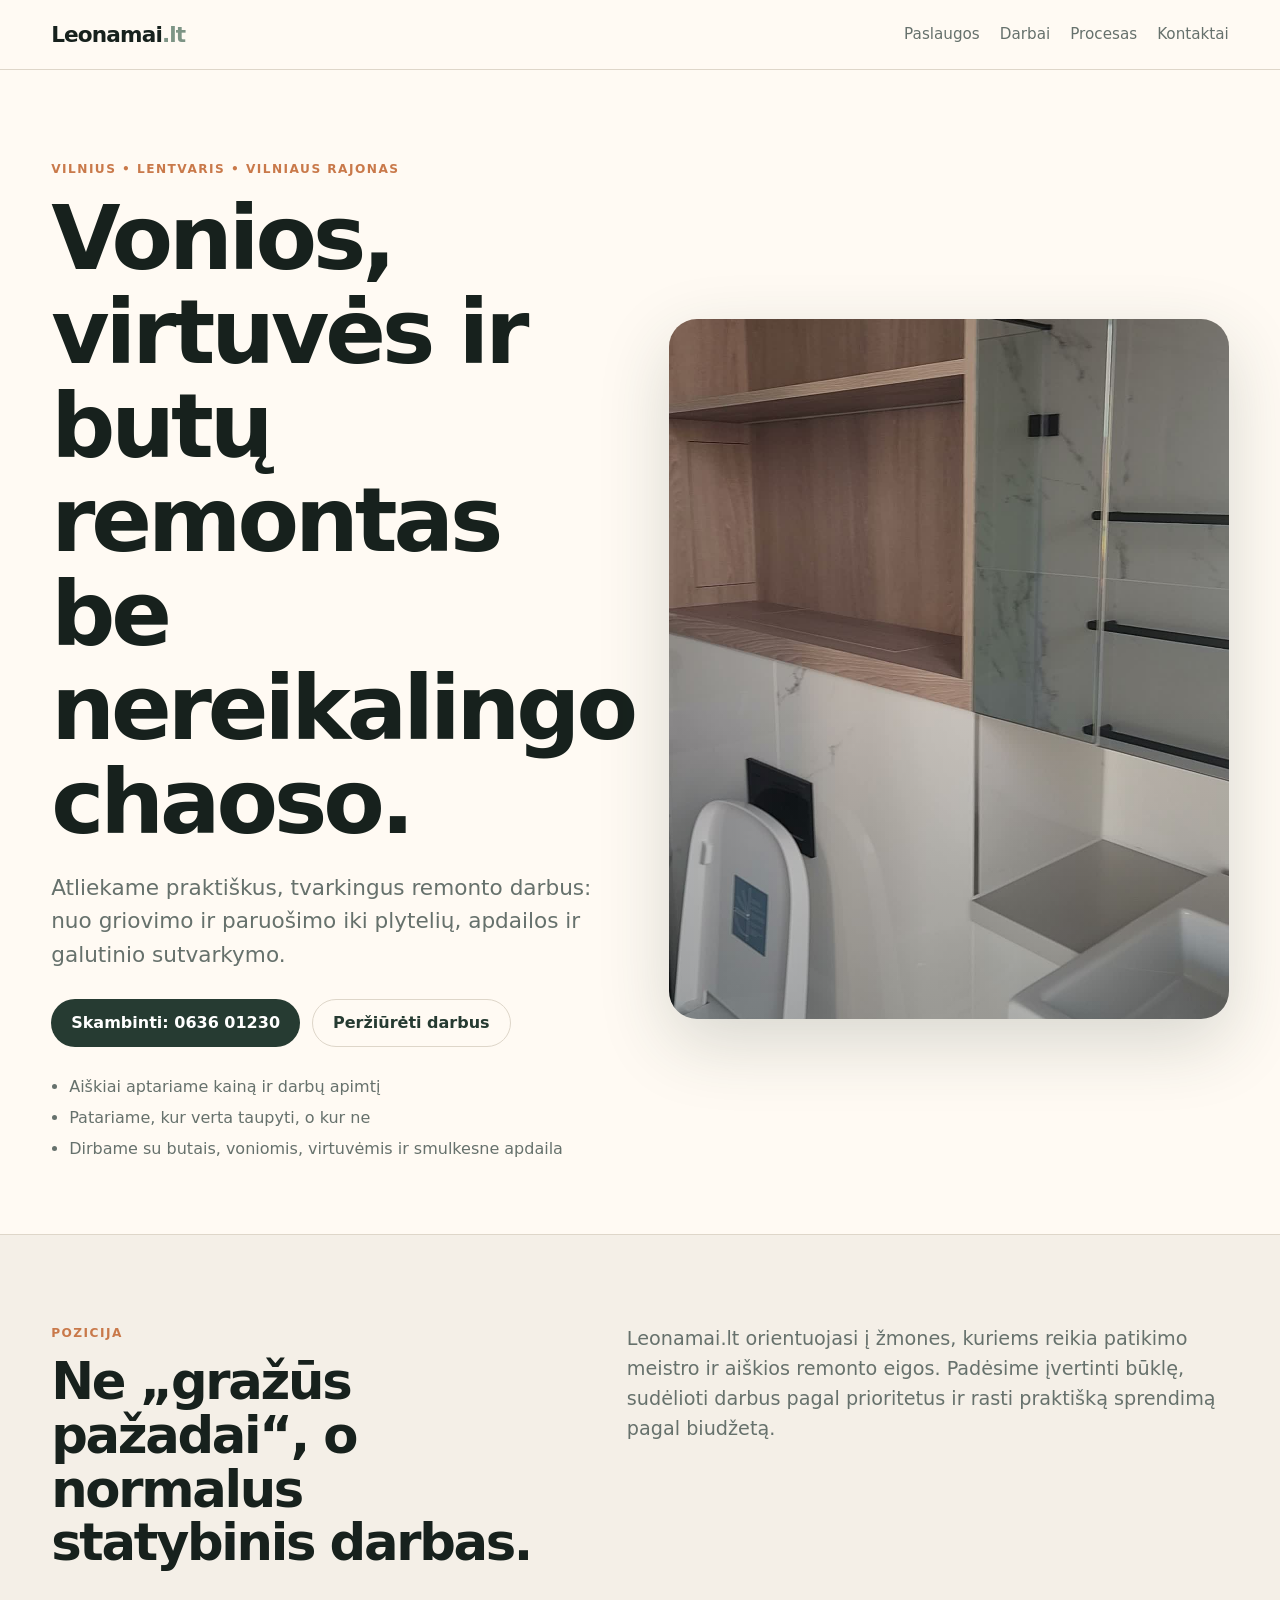
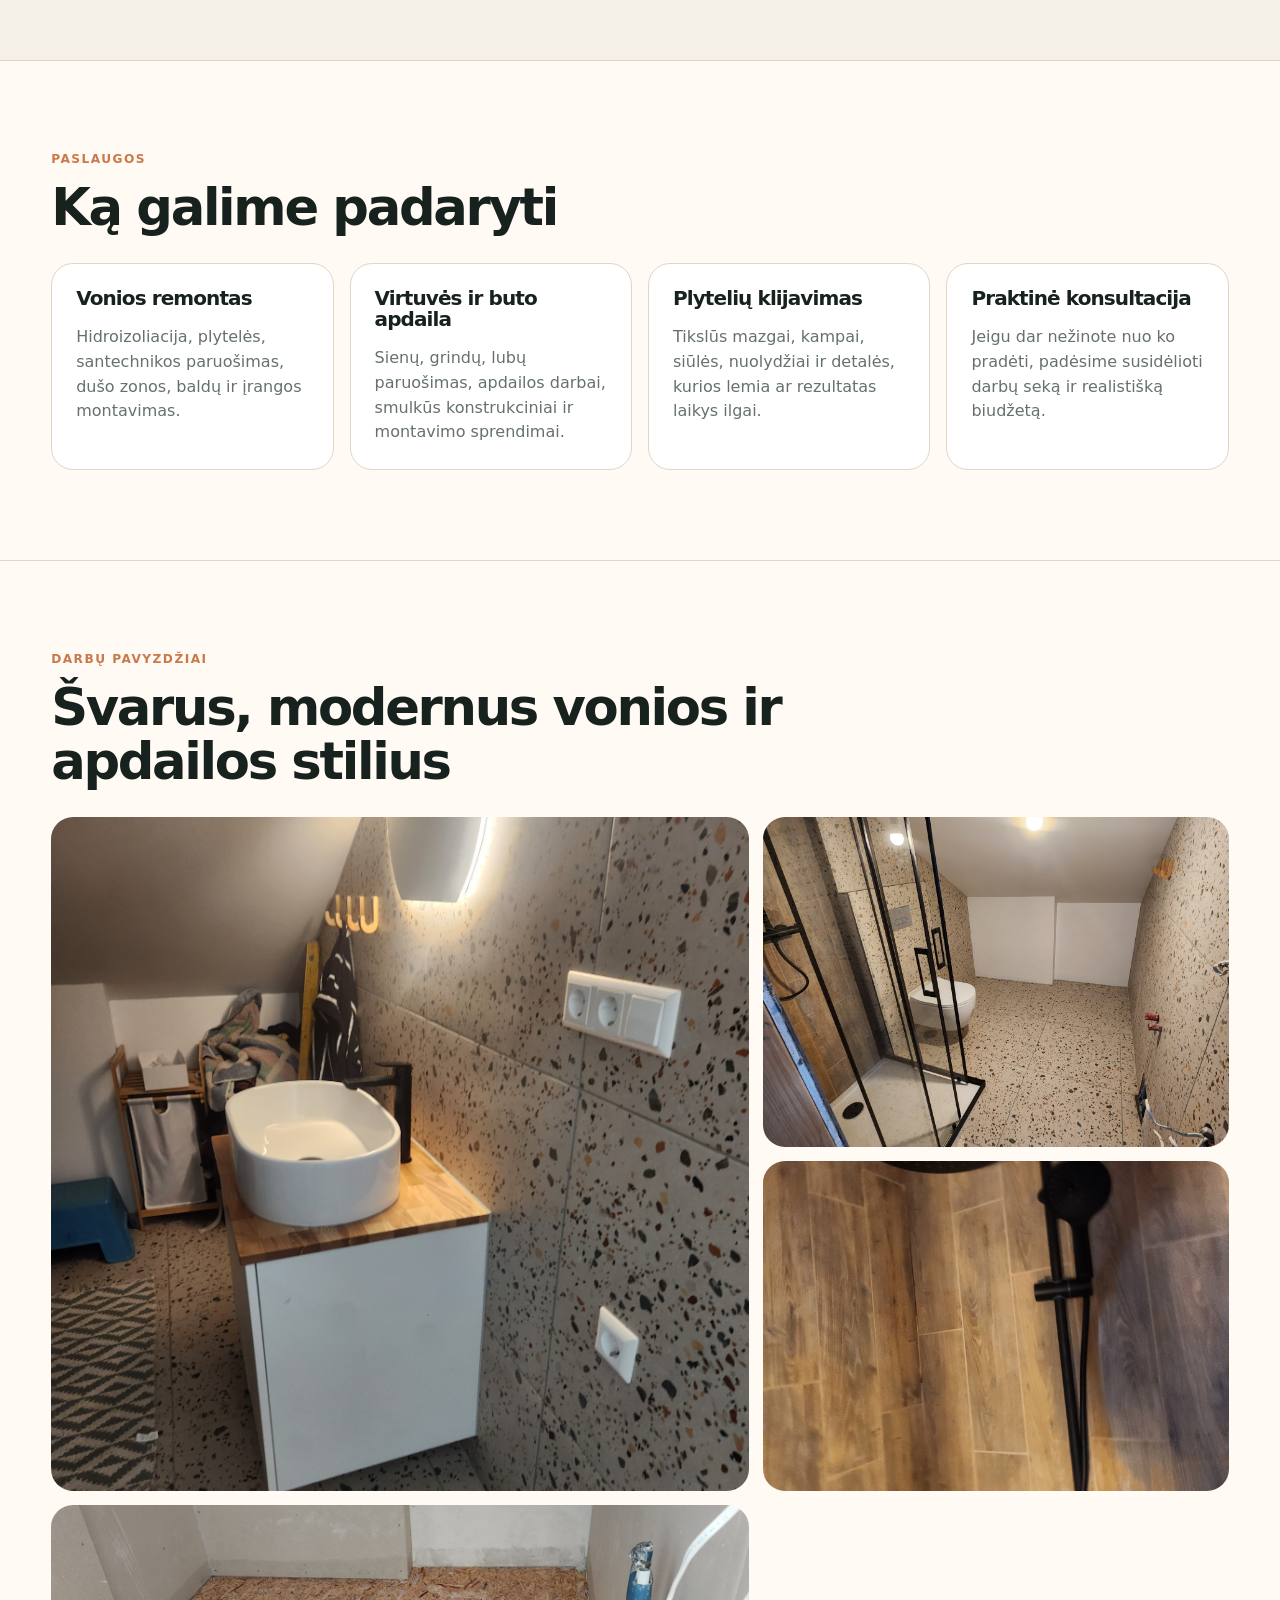
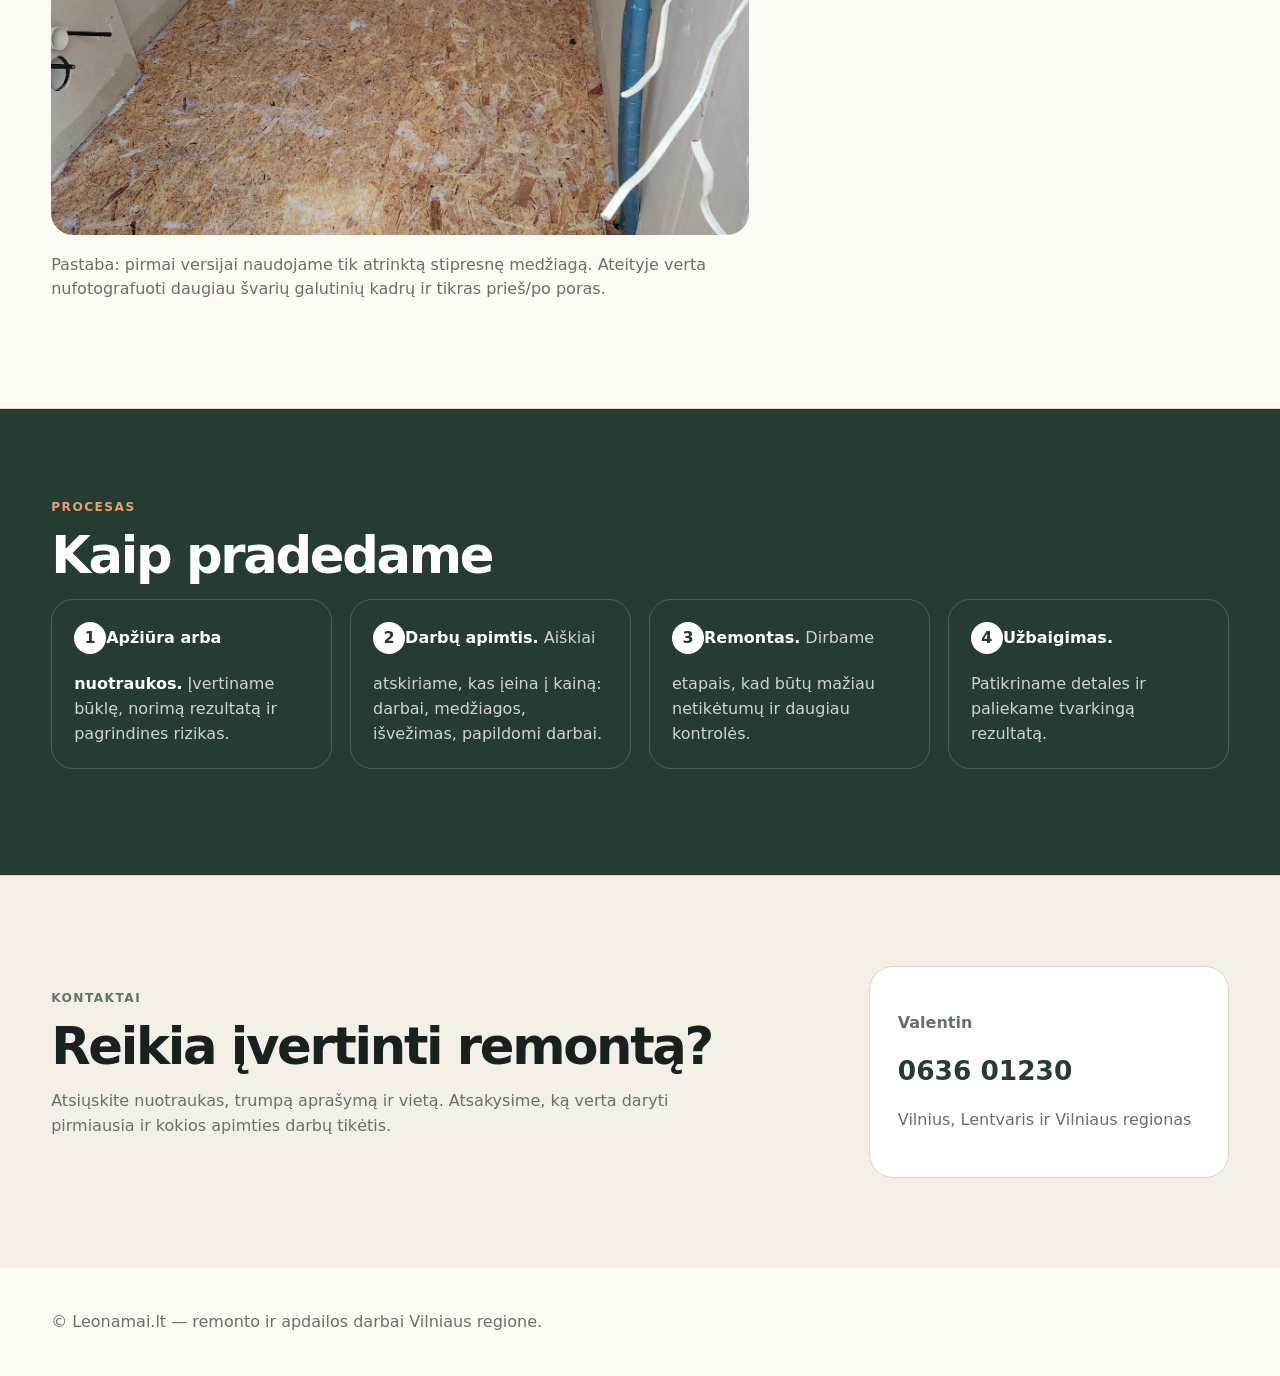
==== site/index.html @ 777f6197 "Use video hero on homepage" ====
<!doctype html>
<html lang="lt">
<head>
  <meta charset="utf-8" />
  <meta name="viewport" content="width=device-width, initial-scale=1" />
  <title>Leonamai.lt — vonios, virtuvės ir butų remontas Vilniaus regione</title>
  <meta name="description" content="Vonios, virtuvės ir butų remontas Vilniuje, Lentvaryje ir Vilniaus regione. Tvarkingas darbas, aiški eiga, praktiški sprendimai." />
  <link rel="stylesheet" href="styles.css" />
</head>
<body>
  <header class="site-header">
    <a class="logo" href="#top">Leonamai<span>.lt</span></a>
    <nav>
      <a href="#paslaugos">Paslaugos</a>
      <a href="#darbai">Darbai</a>
      <a href="#procesas">Procesas</a>
      <a href="#kontaktai">Kontaktai</a>
    </nav>
  </header>

  <main id="top">
    <section class="hero">
      <div class="hero-copy">
        <p class="eyebrow">Vilnius • Lentvaris • Vilniaus rajonas</p>
        <h1>Vonios, virtuvės ir butų remontas be nereikalingo chaoso.</h1>
        <p class="lead">Atliekame praktiškus, tvarkingus remonto darbus: nuo griovimo ir paruošimo iki plytelių, apdailos ir galutinio sutvarkymo.</p>
        <div class="actions">
          <a class="button" href="tel:+37063601230">Skambinti: 0636 01230</a>
          <a class="button ghost" href="#darbai">Peržiūrėti darbus</a>
        </div>
        <ul class="trust-list">
          <li>Aiškiai aptariame kainą ir darbų apimtį</li>
          <li>Patariame, kur verta taupyti, o kur ne</li>
          <li>Dirbame su butais, voniomis, virtuvėmis ir smulkesne apdaila</li>
        </ul>
      </div>
      <figure class="hero-image hero-video">
        <video autoplay muted loop playsinline poster="assets/hero-video-frame.jpg" aria-label="Moderniai įrengtos vonios vaizdo įrašas">
          <source src="assets/hero-video-web.mp4" type="video/mp4" />
          <img src="assets/hero-bathroom.jpg" alt="Moderniai įrengta vonia su terrazzo plytelėmis ir medžio spalvos baldais" />
        </video>
      </figure>
    </section>

    <section class="section intro">
      <div>
        <p class="eyebrow">Pozicija</p>
        <h2>Ne „gražūs pažadai“, o normalus statybinis darbas.</h2>
      </div>
      <p>Leonamai.lt orientuojasi į žmones, kuriems reikia patikimo meistro ir aiškios remonto eigos. Padėsime įvertinti būklę, sudėlioti darbus pagal prioritetus ir rasti praktišką sprendimą pagal biudžetą.</p>
    </section>

    <section id="paslaugos" class="section services">
      <p class="eyebrow">Paslaugos</p>
      <h2>Ką galime padaryti</h2>
      <div class="cards">
        <article>
          <h3>Vonios remontas</h3>
          <p>Hidroizoliacija, plytelės, santechnikos paruošimas, dušo zonos, baldų ir įrangos montavimas.</p>
        </article>
        <article>
          <h3>Virtuvės ir buto apdaila</h3>
          <p>Sienų, grindų, lubų paruošimas, apdailos darbai, smulkūs konstrukciniai ir montavimo sprendimai.</p>
        </article>
        <article>
          <h3>Plytelių klijavimas</h3>
          <p>Tikslūs mazgai, kampai, siūlės, nuolydžiai ir detalės, kurios lemia ar rezultatas laikys ilgai.</p>
        </article>
        <article>
          <h3>Praktinė konsultacija</h3>
          <p>Jeigu dar nežinote nuo ko pradėti, padėsime susidėlioti darbų seką ir realistišką biudžetą.</p>
        </article>
      </div>
    </section>

    <section id="darbai" class="section work">
      <div class="section-title">
        <p class="eyebrow">Darbų pavyzdžiai</p>
        <h2>Švarus, modernus vonios ir apdailos stilius</h2>
      </div>
      <div class="gallery">
        <img src="assets/bathroom-1.jpg" alt="Vonios kambario apdailos darbų pavyzdys" />
        <img src="assets/bathroom-2.jpg" alt="Vonios kambario plytelių ir įrangos pavyzdys" />
        <img src="assets/tiling-detail.jpg" alt="Plytelių klijavimo detalė" />
        <img src="assets/before-work.jpg" alt="Remonto darbų pradžios ir paruošimo etapas" />
      </div>
      <p class="note">Pastaba: pirmai versijai naudojame tik atrinktą stipresnę medžiagą. Ateityje verta nufotografuoti daugiau švarių galutinių kadrų ir tikras prieš/po poras.</p>
    </section>

    <section id="procesas" class="section process">
      <p class="eyebrow">Procesas</p>
      <h2>Kaip pradedame</h2>
      <ol>
        <li><strong>Apžiūra arba nuotraukos.</strong> Įvertiname būklę, norimą rezultatą ir pagrindines rizikas.</li>
        <li><strong>Darbų apimtis.</strong> Aiškiai atskiriame, kas įeina į kainą: darbai, medžiagos, išvežimas, papildomi darbai.</li>
        <li><strong>Remontas.</strong> Dirbame etapais, kad būtų mažiau netikėtumų ir daugiau kontrolės.</li>
        <li><strong>Užbaigimas.</strong> Patikriname detales ir paliekame tvarkingą rezultatą.</li>
      </ol>
    </section>

    <section id="kontaktai" class="section contact">
      <div>
        <p class="eyebrow">Kontaktai</p>
        <h2>Reikia įvertinti remontą?</h2>
        <p>Atsiųskite nuotraukas, trumpą aprašymą ir vietą. Atsakysime, ką verta daryti pirmiausia ir kokios apimties darbų tikėtis.</p>
      </div>
      <div class="contact-card">
        <p><strong>Valentin</strong></p>
        <a href="tel:+37063601230">0636 01230</a>
        <p>Vilnius, Lentvaris ir Vilniaus regionas</p>
      </div>
    </section>
  </main>

  <footer>
    <p>© Leonamai.lt — remonto ir apdailos darbai Vilniaus regione.</p>
  </footer>
</body>
</html>
---- site/styles.css ----
:root {
  --ink: #17211d;
  --muted: #66716c;
  --cream: #f4efe7;
  --paper: #fffaf3;
  --sage: #7d9485;
  --forest: #263b32;
  --line: #ded6c9;
  --accent: #c9794a;
}

* { box-sizing: border-box; }
html { scroll-behavior: smooth; }
body {
  margin: 0;
  font-family: Inter, ui-sans-serif, system-ui, -apple-system, BlinkMacSystemFont, "Segoe UI", sans-serif;
  color: var(--ink);
  background: var(--paper);
  line-height: 1.55;
}
img { max-width: 100%; display: block; }
a { color: inherit; }

.site-header {
  position: sticky;
  top: 0;
  z-index: 10;
  display: flex;
  justify-content: space-between;
  align-items: center;
  gap: 24px;
  padding: 18px clamp(18px, 4vw, 56px);
  background: rgba(255, 250, 243, .9);
  backdrop-filter: blur(14px);
  border-bottom: 1px solid var(--line);
}
.logo {
  font-weight: 800;
  letter-spacing: -.04em;
  text-decoration: none;
  font-size: 1.35rem;
}
.logo span { color: var(--sage); }
nav { display: flex; gap: 20px; flex-wrap: wrap; font-size: .95rem; }
nav a { text-decoration: none; color: var(--muted); }
nav a:hover { color: var(--ink); }

.hero {
  display: grid;
  grid-template-columns: minmax(0, 1fr) minmax(320px, 560px);
  gap: clamp(28px, 5vw, 72px);
  align-items: center;
  padding: clamp(36px, 7vw, 92px) clamp(18px, 4vw, 56px) 56px;
}
.hero-copy { max-width: 720px; }
.eyebrow {
  margin: 0 0 12px;
  color: var(--accent);
  font-weight: 800;
  text-transform: uppercase;
  letter-spacing: .12em;
  font-size: .76rem;
}
h1, h2, h3 { line-height: 1.05; letter-spacing: -.045em; margin: 0; }
h1 { font-size: clamp(2.55rem, 7vw, 5.8rem); }
h2 { font-size: clamp(2rem, 4vw, 3.6rem); }
h3 { font-size: 1.25rem; }
.lead { font-size: clamp(1.05rem, 2vw, 1.35rem); color: var(--muted); max-width: 620px; }
.actions { display: flex; gap: 12px; flex-wrap: wrap; margin: 28px 0; }
.button {
  display: inline-flex;
  align-items: center;
  justify-content: center;
  min-height: 48px;
  padding: 0 20px;
  border-radius: 999px;
  background: var(--forest);
  color: #fff;
  text-decoration: none;
  font-weight: 750;
}
.button.ghost { background: transparent; color: var(--forest); border: 1px solid var(--line); }
.trust-list { padding-left: 18px; color: var(--muted); }
.trust-list li + li { margin-top: 6px; }
.hero-image {
  margin: 0;
  border-radius: 28px;
  overflow: hidden;
  background: var(--cream);
  box-shadow: 0 24px 70px rgba(38, 59, 50, .18);
}
.hero-image img,
.hero-image video {
  aspect-ratio: 4 / 5;
  width: 100%;
  object-fit: cover;
  display: block;
}
.hero-video { position: relative; }
.hero-video::after {
  content: "";
  position: absolute;
  inset: 0;
  pointer-events: none;
  background: linear-gradient(180deg, rgba(23,33,29,0) 55%, rgba(23,33,29,.16));
}

.section {
  padding: clamp(48px, 7vw, 96px) clamp(18px, 4vw, 56px);
  border-top: 1px solid var(--line);
}
.intro {
  display: grid;
  grid-template-columns: minmax(0, .85fr) minmax(0, 1fr);
  gap: clamp(24px, 5vw, 80px);
  background: var(--cream);
}
.intro p:last-child { font-size: 1.2rem; color: var(--muted); margin: 0; }
.cards {
  display: grid;
  grid-template-columns: repeat(4, minmax(0, 1fr));
  gap: 16px;
  margin-top: 28px;
}
.cards article {
  padding: 24px;
  background: #fff;
  border: 1px solid var(--line);
  border-radius: 22px;
}
.cards p { color: var(--muted); margin-bottom: 0; }
.section-title { max-width: 850px; }
.gallery {
  margin-top: 28px;
  display: grid;
  grid-template-columns: 1.2fr .8fr;
  gap: 14px;
}
.gallery img {
  width: 100%;
  height: 330px;
  object-fit: cover;
  border-radius: 22px;
  background: var(--cream);
}
.gallery img:first-child { grid-row: span 2; height: 674px; }
.note { color: var(--muted); max-width: 760px; margin-top: 18px; }
.process { background: var(--forest); color: #fff; }
.process .eyebrow { color: #e9a06f; }
.process ol {
  display: grid;
  grid-template-columns: repeat(4, minmax(0, 1fr));
  gap: 18px;
  padding: 0;
  list-style: none;
  counter-reset: steps;
}
.process li {
  counter-increment: steps;
  padding: 22px;
  border: 1px solid rgba(255,255,255,.18);
  border-radius: 22px;
  color: rgba(255,255,255,.78);
}
.process li:before {
  content: counter(steps);
  display: inline-grid;
  place-items: center;
  width: 32px;
  height: 32px;
  margin-bottom: 18px;
  border-radius: 50%;
  background: #fff;
  color: var(--forest);
  font-weight: 900;
}
.process strong { color: #fff; }
.contact {
  display: grid;
  grid-template-columns: 1fr 360px;
  gap: 28px;
  align-items: center;
  background: var(--cream);
}
.contact p { color: var(--muted); max-width: 700px; }
.contact-card {
  padding: 28px;
  background: #fff;
  border-radius: 24px;
  border: 1px solid var(--line);
}
.contact-card a { font-size: 1.65rem; font-weight: 900; text-decoration: none; color: var(--forest); }
footer { padding: 26px clamp(18px, 4vw, 56px); color: var(--muted); }

@media (max-width: 900px) {
  .hero, .intro, .contact { grid-template-columns: 1fr; }
  .cards, .process ol { grid-template-columns: repeat(2, minmax(0, 1fr)); }
  .gallery { grid-template-columns: 1fr; }
  .gallery img, .gallery img:first-child { height: auto; max-height: 620px; }
}
@media (max-width: 620px) {
  .site-header { align-items: flex-start; flex-direction: column; }
  nav { gap: 12px; font-size: .9rem; }
  .cards, .process ol { grid-template-columns: 1fr; }
}
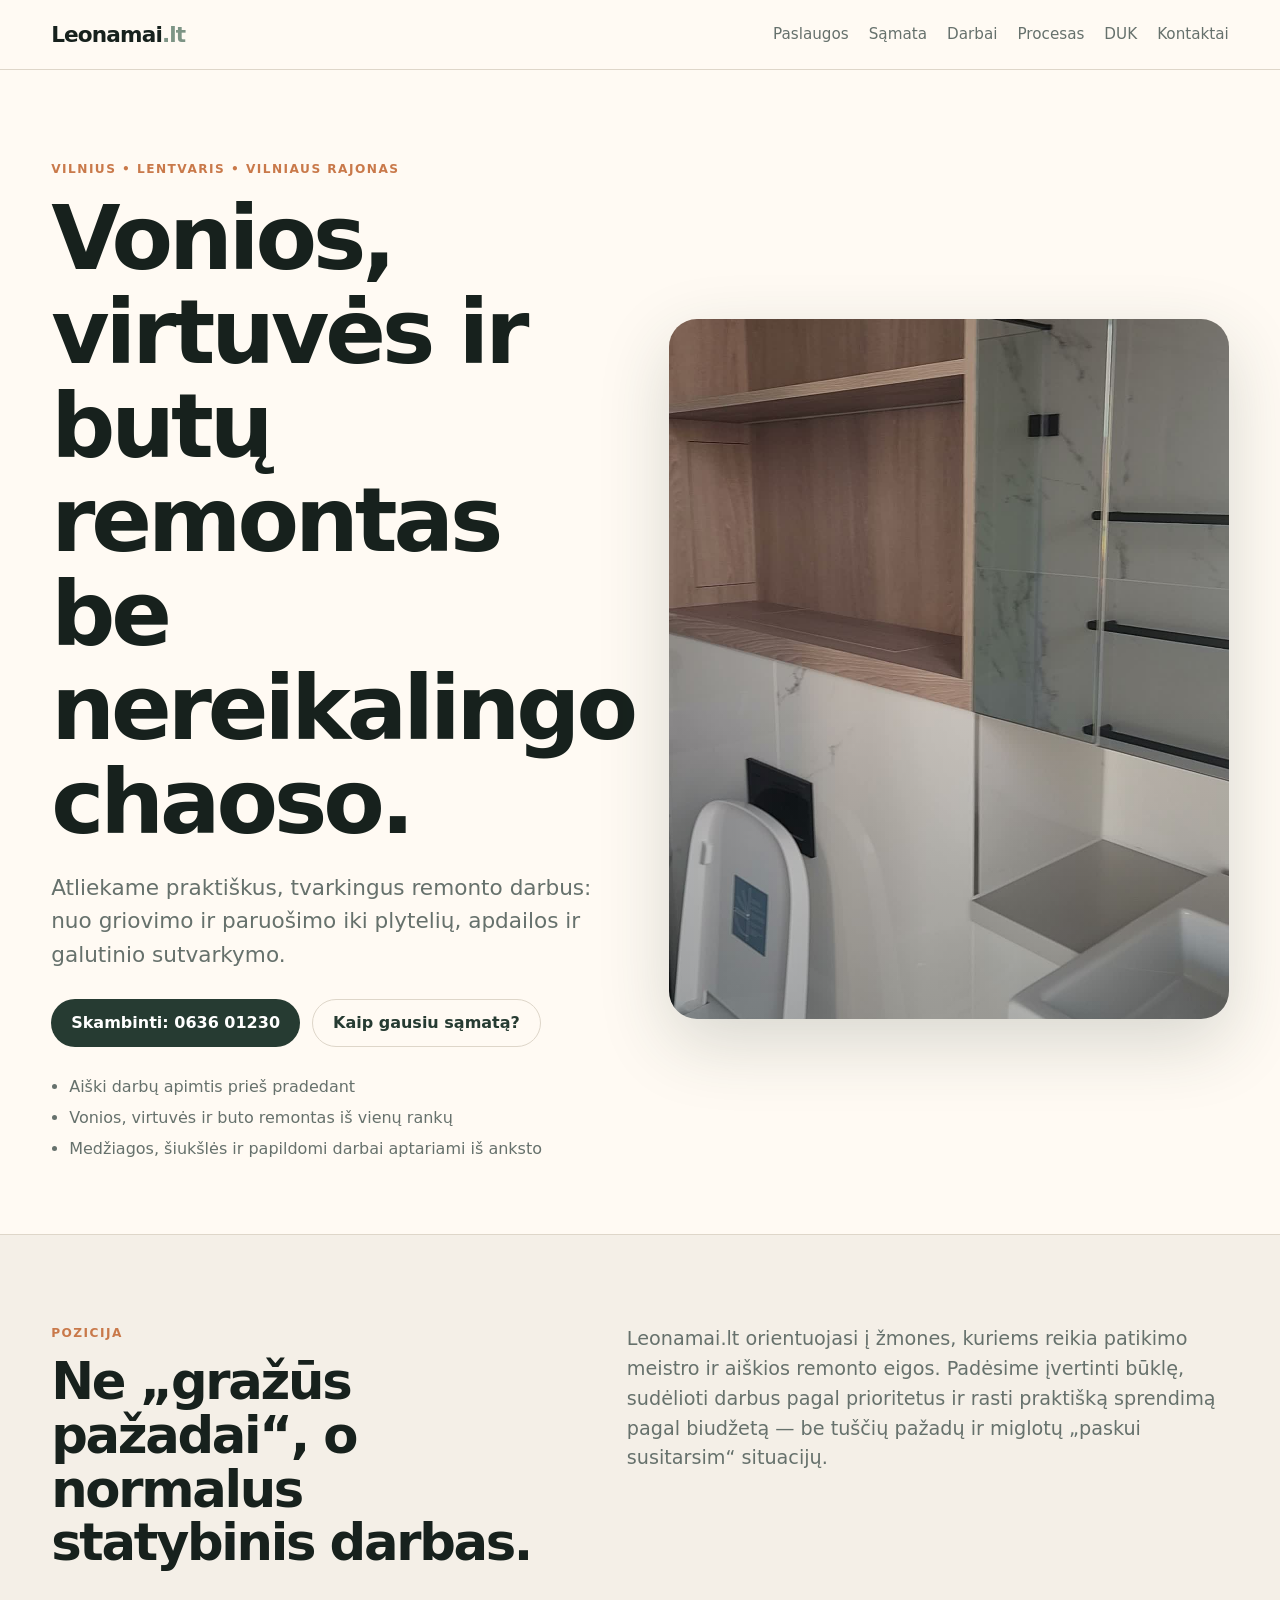
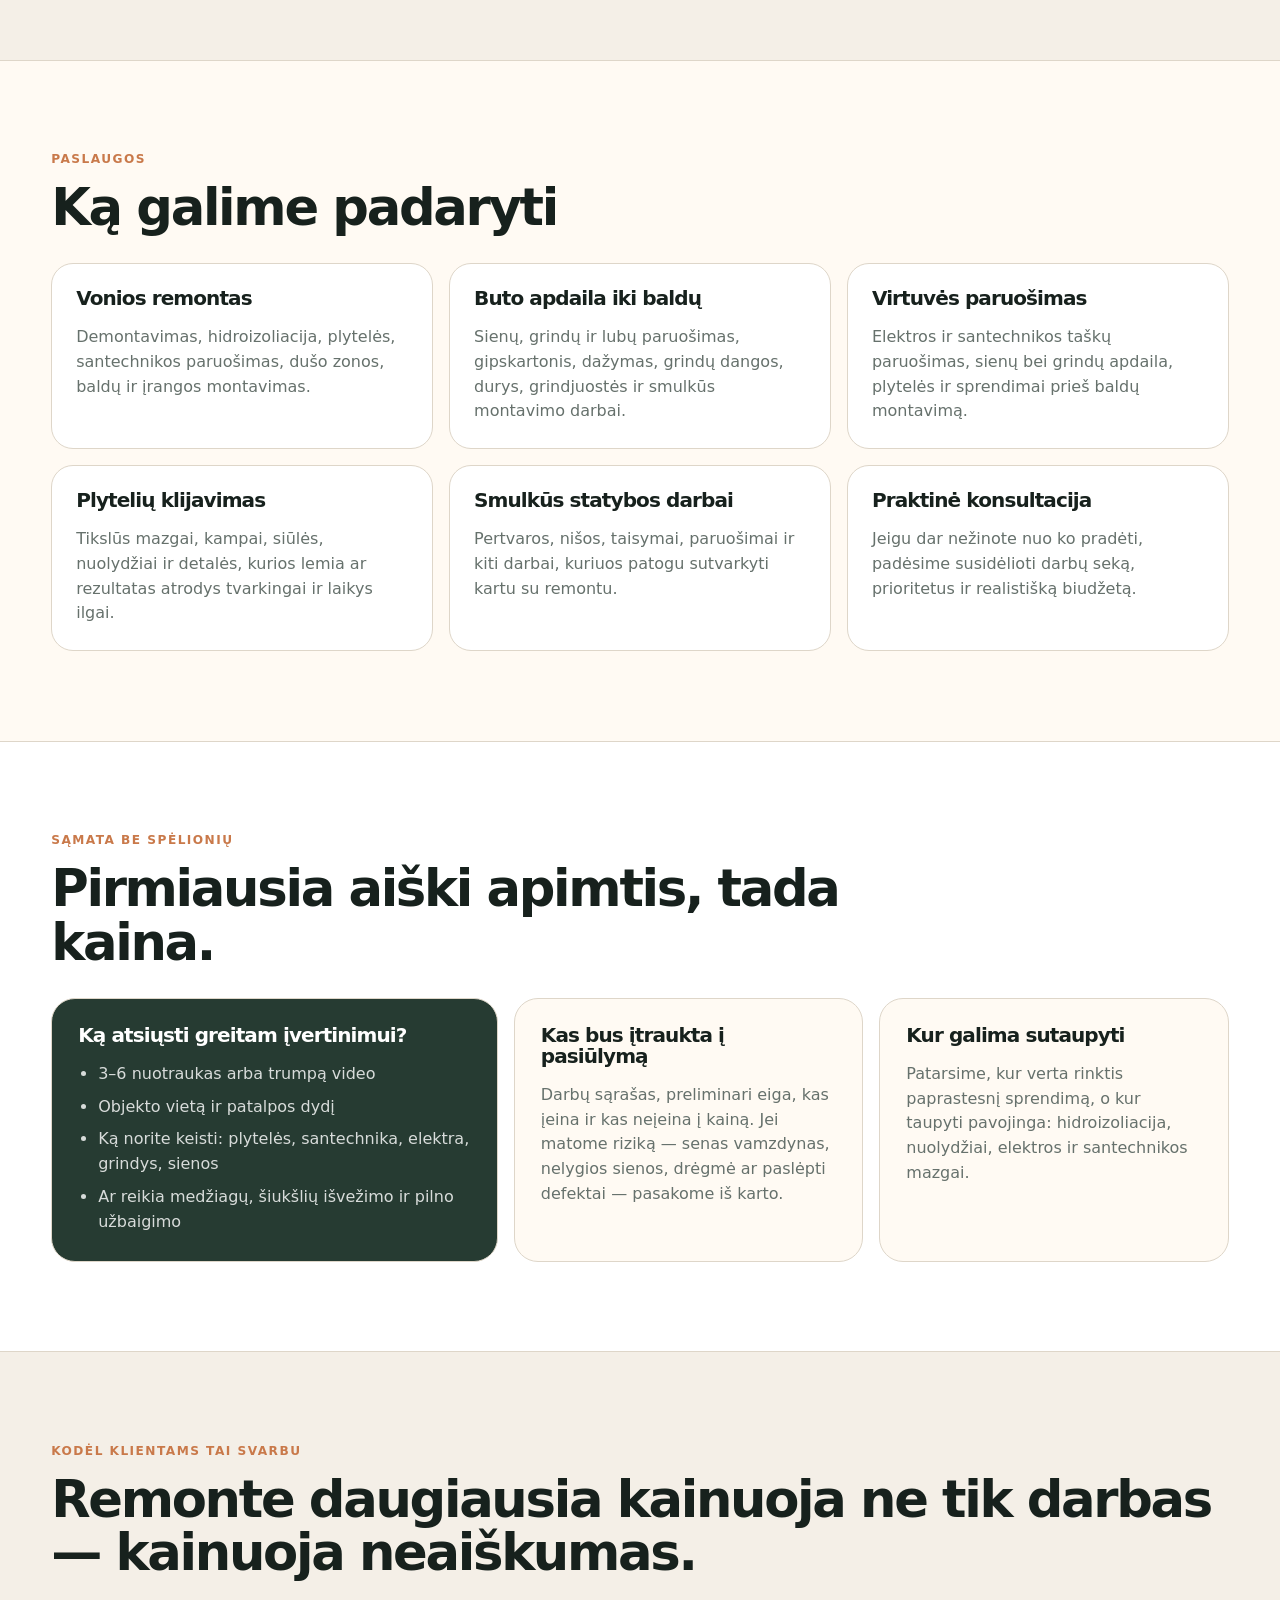
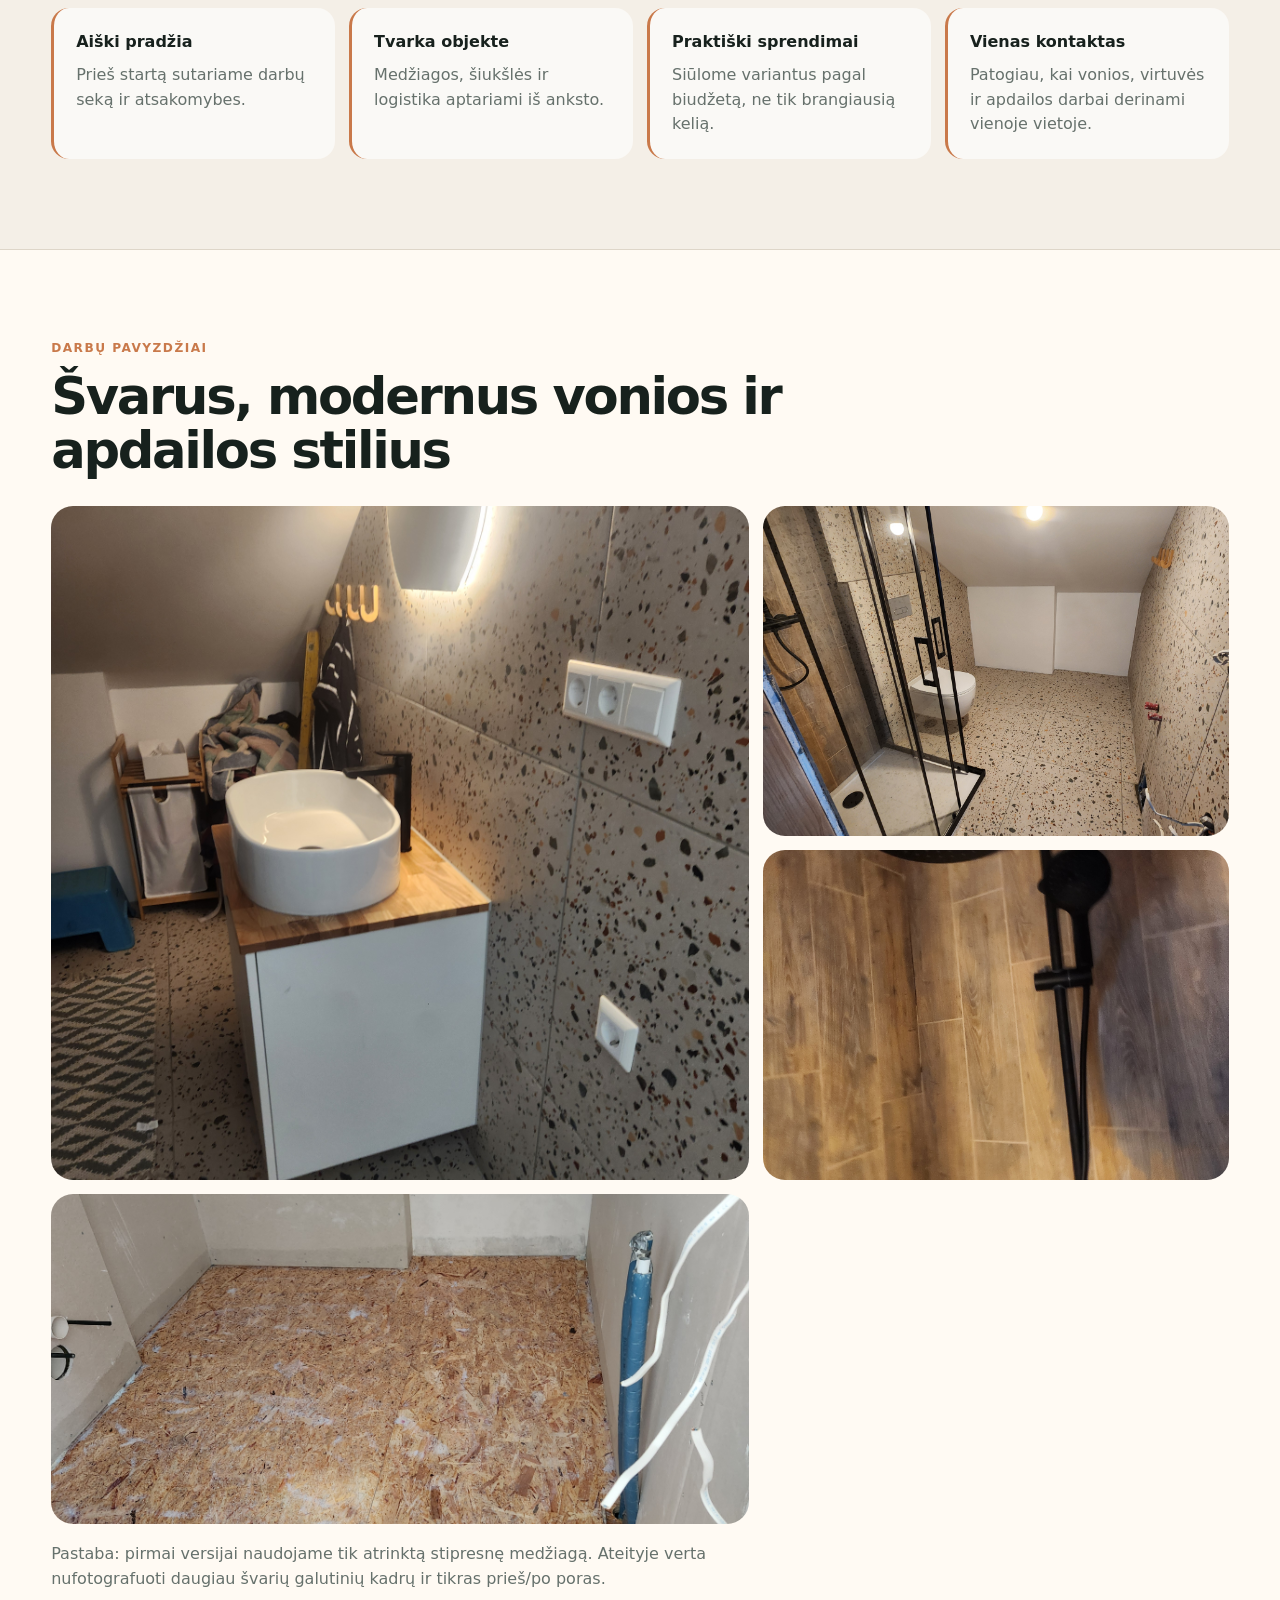
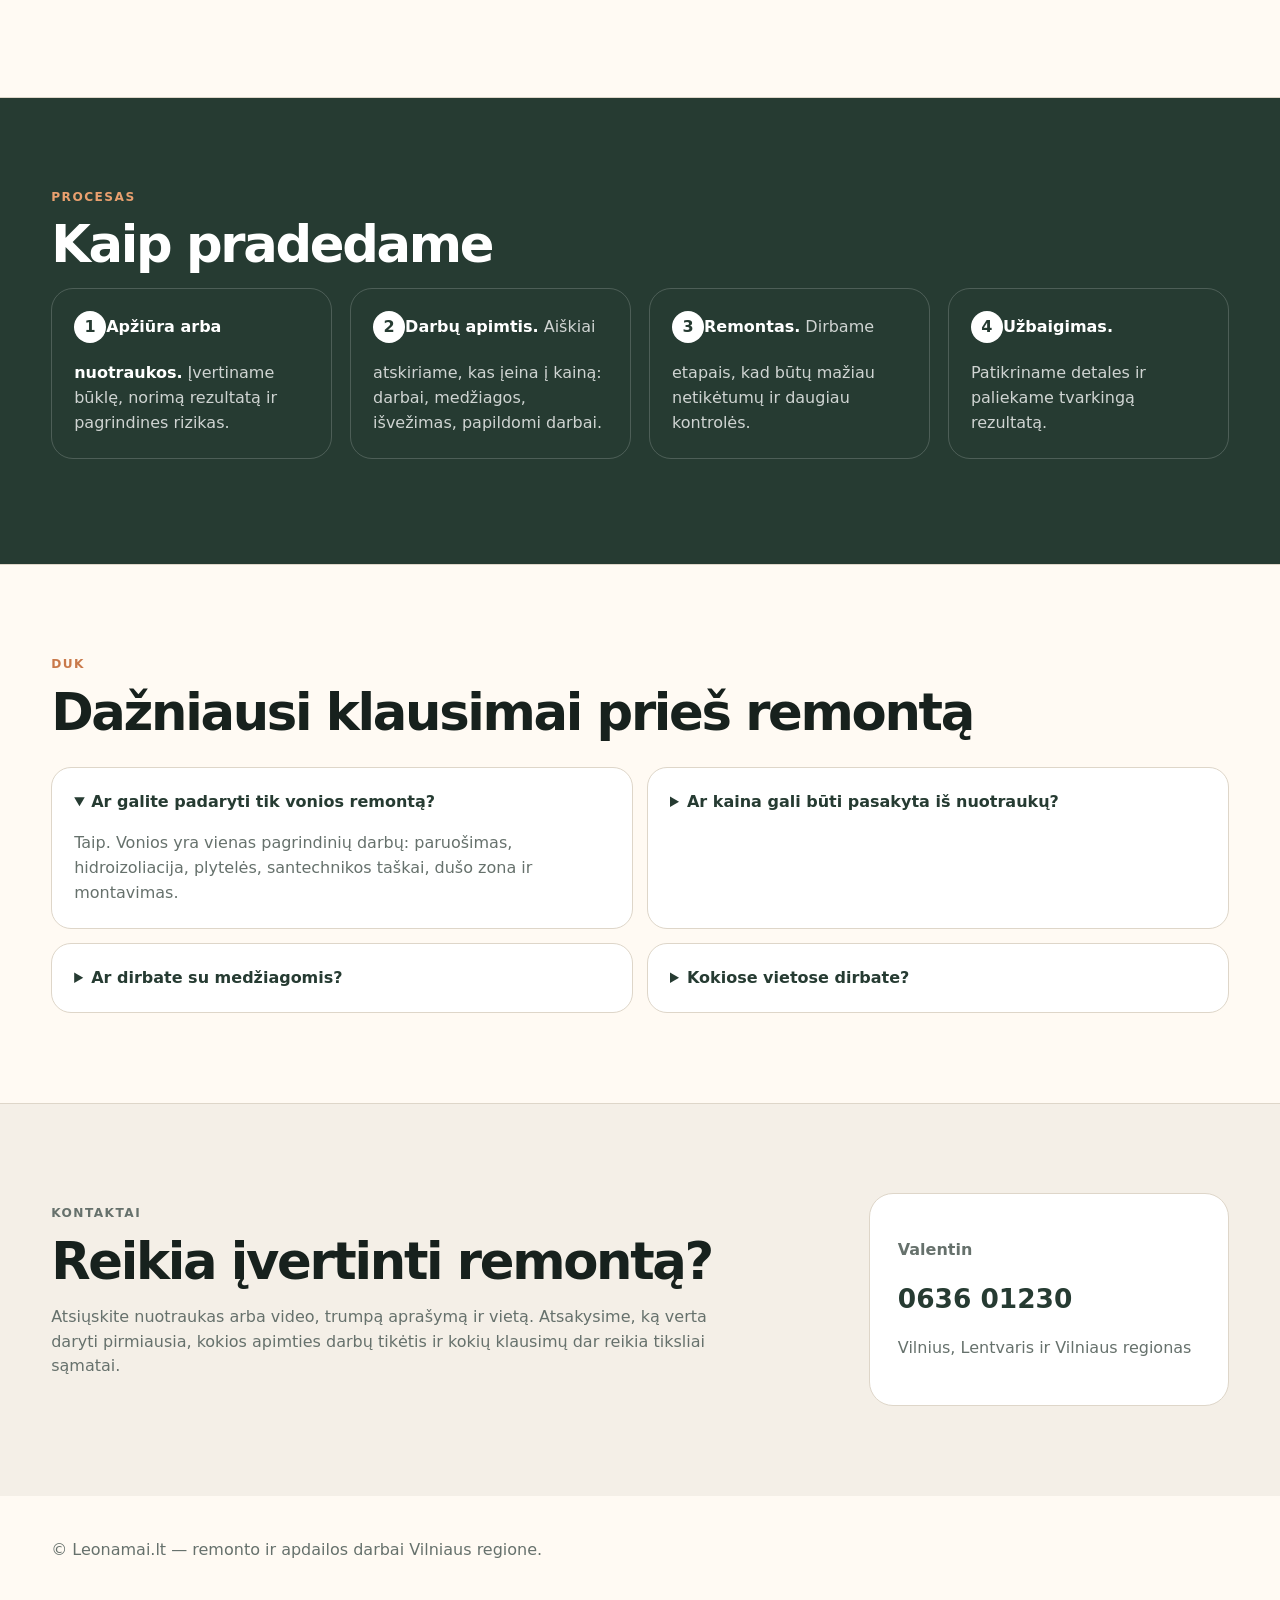
==== commit b4d901ff: "Improve homepage from LT builder benchmarks" ====
--- a/site/index.html
+++ b/site/index.html
@@ -12,8 +12,10 @@
     <a class="logo" href="#top">Leonamai<span>.lt</span></a>
     <nav>
       <a href="#paslaugos">Paslaugos</a>
+      <a href="#kainos">Sąmata</a>
       <a href="#darbai">Darbai</a>
       <a href="#procesas">Procesas</a>
+      <a href="#duk">DUK</a>
       <a href="#kontaktai">Kontaktai</a>
     </nav>
   </header>
@@ -26,12 +28,12 @@
         <p class="lead">Atliekame praktiškus, tvarkingus remonto darbus: nuo griovimo ir paruošimo iki plytelių, apdailos ir galutinio sutvarkymo.</p>
         <div class="actions">
           <a class="button" href="tel:+37063601230">Skambinti: 0636 01230</a>
-          <a class="button ghost" href="#darbai">Peržiūrėti darbus</a>
+          <a class="button ghost" href="#kainos">Kaip gausiu sąmatą?</a>
         </div>
         <ul class="trust-list">
-          <li>Aiškiai aptariame kainą ir darbų apimtį</li>
-          <li>Patariame, kur verta taupyti, o kur ne</li>
-          <li>Dirbame su butais, voniomis, virtuvėmis ir smulkesne apdaila</li>
+          <li>Aiški darbų apimtis prieš pradedant</li>
+          <li>Vonios, virtuvės ir buto remontas iš vienų rankų</li>
+          <li>Medžiagos, šiukšlės ir papildomi darbai aptariami iš anksto</li>
         </ul>
       </div>
       <figure class="hero-image hero-video">
@@ -47,7 +49,7 @@
         <p class="eyebrow">Pozicija</p>
         <h2>Ne „gražūs pažadai“, o normalus statybinis darbas.</h2>
       </div>
-      <p>Leonamai.lt orientuojasi į žmones, kuriems reikia patikimo meistro ir aiškios remonto eigos. Padėsime įvertinti būklę, sudėlioti darbus pagal prioritetus ir rasti praktišką sprendimą pagal biudžetą.</p>
+      <p>Leonamai.lt orientuojasi į žmones, kuriems reikia patikimo meistro ir aiškios remonto eigos. Padėsime įvertinti būklę, sudėlioti darbus pagal prioritetus ir rasti praktišką sprendimą pagal biudžetą — be tuščių pažadų ir miglotų „paskui susitarsim“ situacijų.</p>
     </section>
 
     <section id="paslaugos" class="section services">
@@ -56,20 +58,65 @@
       <div class="cards">
         <article>
           <h3>Vonios remontas</h3>
-          <p>Hidroizoliacija, plytelės, santechnikos paruošimas, dušo zonos, baldų ir įrangos montavimas.</p>
+          <p>Demontavimas, hidroizoliacija, plytelės, santechnikos paruošimas, dušo zonos, baldų ir įrangos montavimas.</p>
         </article>
         <article>
-          <h3>Virtuvės ir buto apdaila</h3>
-          <p>Sienų, grindų, lubų paruošimas, apdailos darbai, smulkūs konstrukciniai ir montavimo sprendimai.</p>
+          <h3>Buto apdaila iki baldų</h3>
+          <p>Sienų, grindų ir lubų paruošimas, gipskartonis, dažymas, grindų dangos, durys, grindjuostės ir smulkūs montavimo darbai.</p>
+        </article>
+        <article>
+          <h3>Virtuvės paruošimas</h3>
+          <p>Elektros ir santechnikos taškų paruošimas, sienų bei grindų apdaila, plytelės ir sprendimai prieš baldų montavimą.</p>
         </article>
         <article>
           <h3>Plytelių klijavimas</h3>
-          <p>Tikslūs mazgai, kampai, siūlės, nuolydžiai ir detalės, kurios lemia ar rezultatas laikys ilgai.</p>
+          <p>Tikslūs mazgai, kampai, siūlės, nuolydžiai ir detalės, kurios lemia ar rezultatas atrodys tvarkingai ir laikys ilgai.</p>
+        </article>
+        <article>
+          <h3>Smulkūs statybos darbai</h3>
+          <p>Pertvaros, nišos, taisymai, paruošimai ir kiti darbai, kuriuos patogu sutvarkyti kartu su remontu.</p>
         </article>
         <article>
           <h3>Praktinė konsultacija</h3>
-          <p>Jeigu dar nežinote nuo ko pradėti, padėsime susidėlioti darbų seką ir realistišką biudžetą.</p>
+          <p>Jeigu dar nežinote nuo ko pradėti, padėsime susidėlioti darbų seką, prioritetus ir realistišką biudžetą.</p>
         </article>
+      </div>
+    </section>
+
+    <section id="kainos" class="section estimate">
+      <div class="section-title">
+        <p class="eyebrow">Sąmata be spėlionių</p>
+        <h2>Pirmiausia aiški apimtis, tada kaina.</h2>
+      </div>
+      <div class="estimate-grid">
+        <article class="estimate-card strong">
+          <h3>Ką atsiųsti greitam įvertinimui?</h3>
+          <ul>
+            <li>3–6 nuotraukas arba trumpą video</li>
+            <li>Objekto vietą ir patalpos dydį</li>
+            <li>Ką norite keisti: plytelės, santechnika, elektra, grindys, sienos</li>
+            <li>Ar reikia medžiagų, šiukšlių išvežimo ir pilno užbaigimo</li>
+          </ul>
+        </article>
+        <article class="estimate-card">
+          <h3>Kas bus įtraukta į pasiūlymą</h3>
+          <p>Darbų sąrašas, preliminari eiga, kas įeina ir kas neįeina į kainą. Jei matome riziką — senas vamzdynas, nelygios sienos, drėgmė ar paslėpti defektai — pasakome iš karto.</p>
+        </article>
+        <article class="estimate-card">
+          <h3>Kur galima sutaupyti</h3>
+          <p>Patarsime, kur verta rinktis paprastesnį sprendimą, o kur taupyti pavojinga: hidroizoliacija, nuolydžiai, elektros ir santechnikos mazgai.</p>
+        </article>
+      </div>
+    </section>
+
+    <section class="section proof">
+      <p class="eyebrow">Kodėl klientams tai svarbu</p>
+      <h2>Remonte daugiausia kainuoja ne tik darbas — kainuoja neaiškumas.</h2>
+      <div class="proof-list">
+        <div><strong>Aiški pradžia</strong><span>Prieš startą sutariame darbų seką ir atsakomybes.</span></div>
+        <div><strong>Tvarka objekte</strong><span>Medžiagos, šiukšlės ir logistika aptariami iš anksto.</span></div>
+        <div><strong>Praktiški sprendimai</strong><span>Siūlome variantus pagal biudžetą, ne tik brangiausią kelią.</span></div>
+        <div><strong>Vienas kontaktas</strong><span>Patogiau, kai vonios, virtuvės ir apdailos darbai derinami vienoje vietoje.</span></div>
       </div>
     </section>
 
@@ -98,11 +145,34 @@
       </ol>
     </section>
 
+    <section id="duk" class="section faq">
+      <p class="eyebrow">DUK</p>
+      <h2>Dažniausi klausimai prieš remontą</h2>
+      <div class="faq-grid">
+        <details open>
+          <summary>Ar galite padaryti tik vonios remontą?</summary>
+          <p>Taip. Vonios yra vienas pagrindinių darbų: paruošimas, hidroizoliacija, plytelės, santechnikos taškai, dušo zona ir montavimas.</p>
+        </details>
+        <details>
+          <summary>Ar kaina gali būti pasakyta iš nuotraukų?</summary>
+          <p>Iš nuotraukų galima duoti orientaciją. Tikslesnei sąmatai reikia aiškios darbų apimties arba apžiūros, nes paslėpti defektai labai keičia kainą.</p>
+        </details>
+        <details>
+          <summary>Ar dirbate su medžiagomis?</summary>
+          <p>Galime padėti su kiekiais ir praktiškais pasirinkimais. Ar medžiagos įeina į kainą, sutariame prieš pradedant darbus.</p>
+        </details>
+        <details>
+          <summary>Kokiose vietose dirbate?</summary>
+          <p>Vilnius, Lentvaris, Trakai ir Vilniaus regionas. Dėl tolimesnių objektų galima tartis atskirai.</p>
+        </details>
+      </div>
+    </section>
+
     <section id="kontaktai" class="section contact">
       <div>
         <p class="eyebrow">Kontaktai</p>
         <h2>Reikia įvertinti remontą?</h2>
-        <p>Atsiųskite nuotraukas, trumpą aprašymą ir vietą. Atsakysime, ką verta daryti pirmiausia ir kokios apimties darbų tikėtis.</p>
+        <p>Atsiųskite nuotraukas arba video, trumpą aprašymą ir vietą. Atsakysime, ką verta daryti pirmiausia, kokios apimties darbų tikėtis ir kokių klausimų dar reikia tiksliai sąmatai.</p>
       </div>
       <div class="contact-card">
         <p><strong>Valentin</strong></p>
--- a/site/styles.css
+++ b/site/styles.css
@@ -118,7 +118,7 @@
 .intro p:last-child { font-size: 1.2rem; color: var(--muted); margin: 0; }
 .cards {
   display: grid;
-  grid-template-columns: repeat(4, minmax(0, 1fr));
+  grid-template-columns: repeat(3, minmax(0, 1fr));
   gap: 16px;
   margin-top: 28px;
 }
@@ -130,6 +130,60 @@
 }
 .cards p { color: var(--muted); margin-bottom: 0; }
 .section-title { max-width: 850px; }
+.estimate { background: #fff; }
+.estimate-grid {
+  display: grid;
+  grid-template-columns: 1.15fr .9fr .9fr;
+  gap: 16px;
+  margin-top: 28px;
+}
+.estimate-card {
+  padding: 26px;
+  border: 1px solid var(--line);
+  border-radius: 24px;
+  background: var(--paper);
+}
+.estimate-card.strong { background: var(--forest); color: #fff; }
+.estimate-card.strong ul { color: rgba(255,255,255,.82); }
+.estimate-card p,
+.estimate-card li { color: var(--muted); }
+.estimate-card.strong li { color: rgba(255,255,255,.82); }
+.estimate-card ul { padding-left: 20px; margin-bottom: 0; }
+.estimate-card li + li { margin-top: 8px; }
+.proof { background: var(--cream); }
+.proof-list {
+  display: grid;
+  grid-template-columns: repeat(4, minmax(0, 1fr));
+  gap: 14px;
+  margin-top: 28px;
+}
+.proof-list div {
+  padding: 22px;
+  border-left: 3px solid var(--accent);
+  background: rgba(255,255,255,.62);
+  border-radius: 18px;
+}
+.proof-list strong,
+.proof-list span { display: block; }
+.proof-list span { color: var(--muted); margin-top: 8px; }
+.faq-grid {
+  display: grid;
+  grid-template-columns: repeat(2, minmax(0, 1fr));
+  gap: 14px;
+  margin-top: 28px;
+}
+details {
+  padding: 22px;
+  background: #fff;
+  border: 1px solid var(--line);
+  border-radius: 20px;
+}
+summary {
+  cursor: pointer;
+  font-weight: 850;
+  color: var(--forest);
+}
+details p { color: var(--muted); margin-bottom: 0; }
 .gallery {
   margin-top: 28px;
   display: grid;
@@ -194,12 +248,12 @@
 
 @media (max-width: 900px) {
   .hero, .intro, .contact { grid-template-columns: 1fr; }
-  .cards, .process ol { grid-template-columns: repeat(2, minmax(0, 1fr)); }
+  .cards, .estimate-grid, .proof-list, .process ol, .faq-grid { grid-template-columns: repeat(2, minmax(0, 1fr)); }
   .gallery { grid-template-columns: 1fr; }
   .gallery img, .gallery img:first-child { height: auto; max-height: 620px; }
 }
 @media (max-width: 620px) {
   .site-header { align-items: flex-start; flex-direction: column; }
   nav { gap: 12px; font-size: .9rem; }
-  .cards, .process ol { grid-template-columns: 1fr; }
-}
+  .cards, .estimate-grid, .proof-list, .process ol, .faq-grid { grid-template-columns: 1fr; }
+}
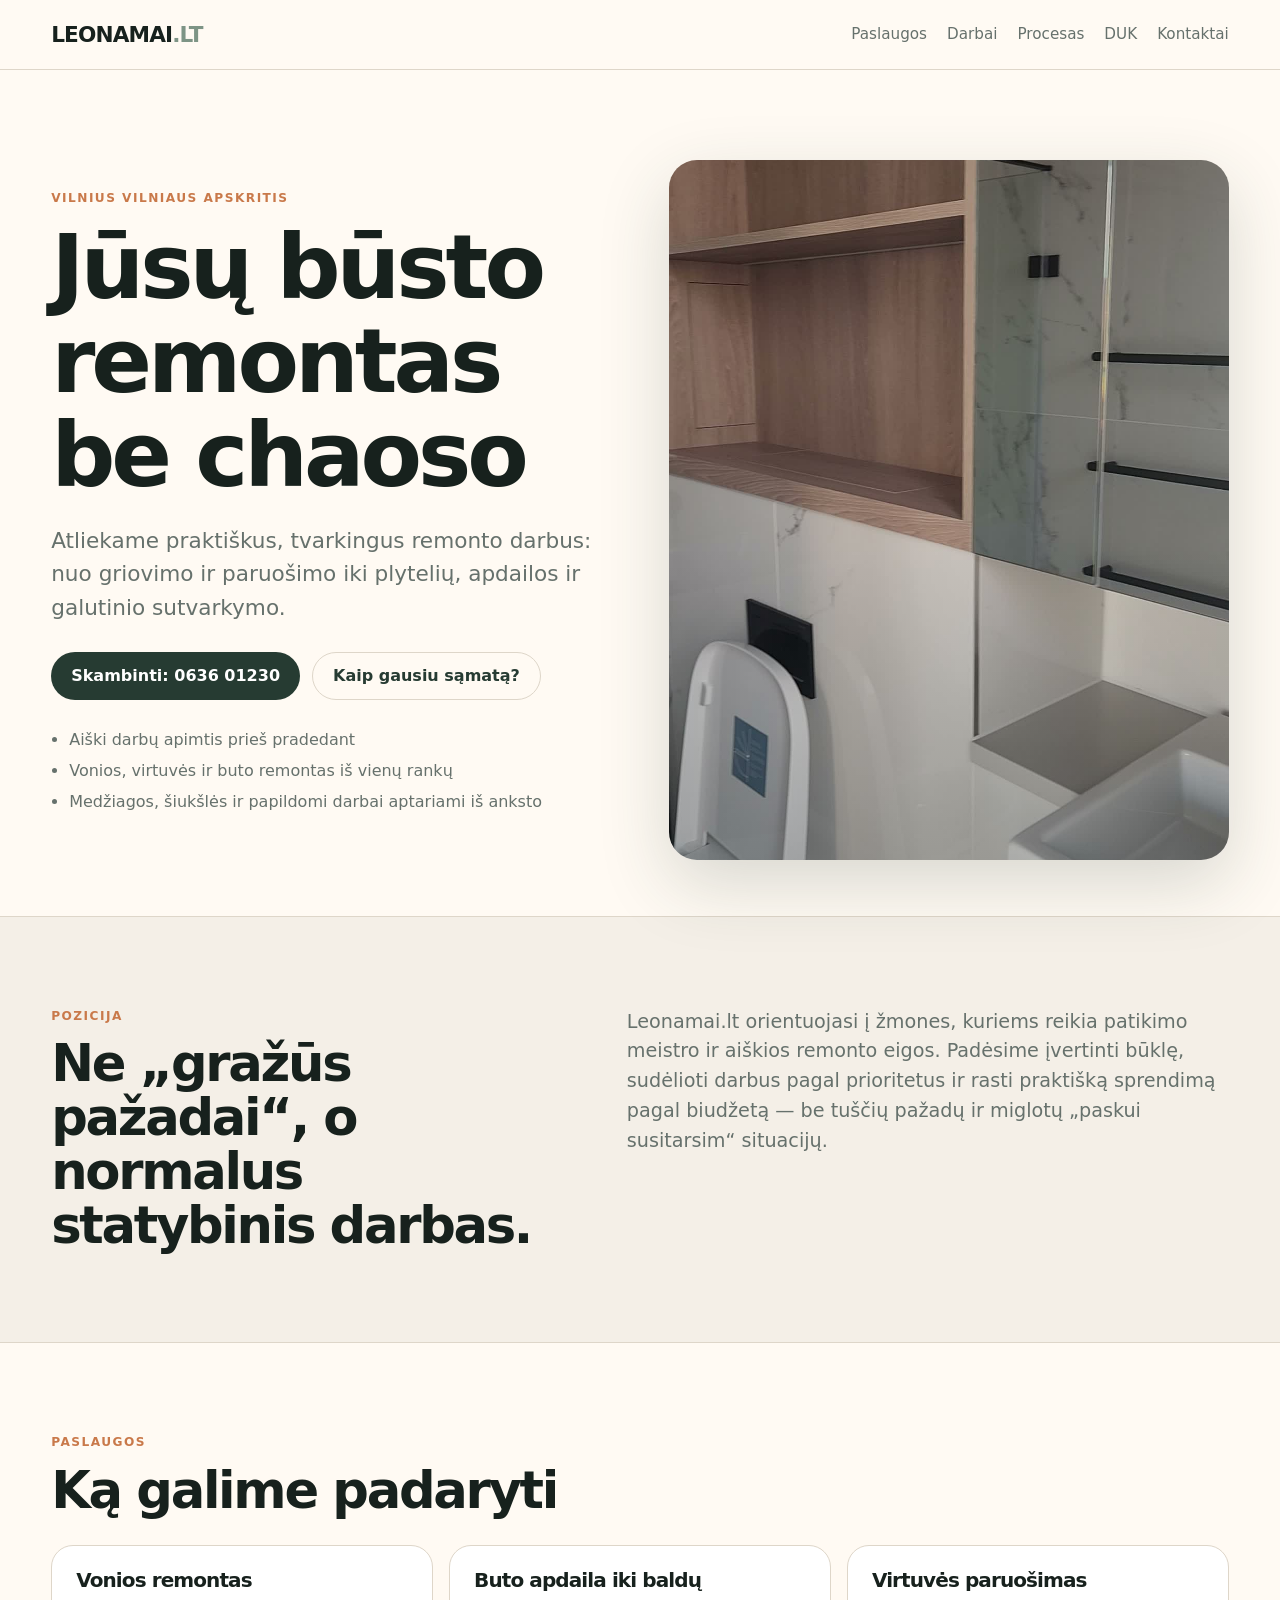
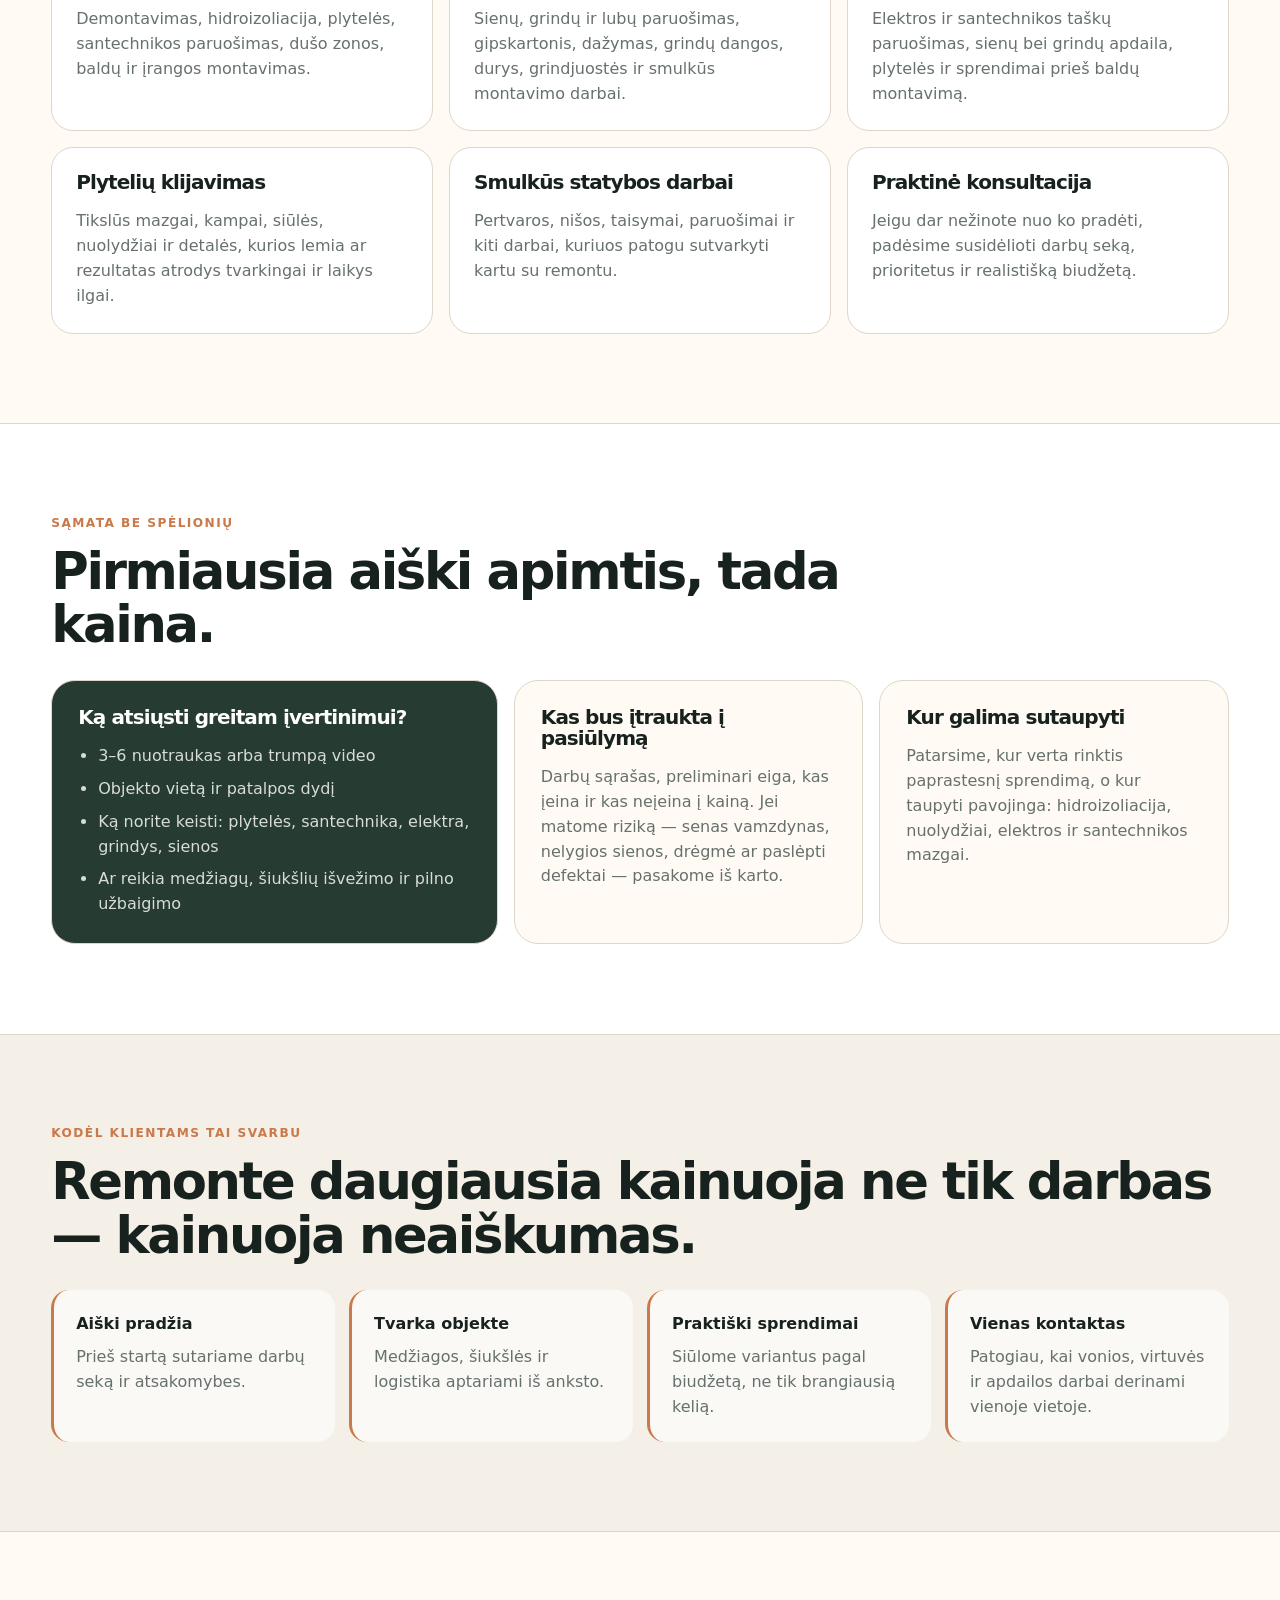
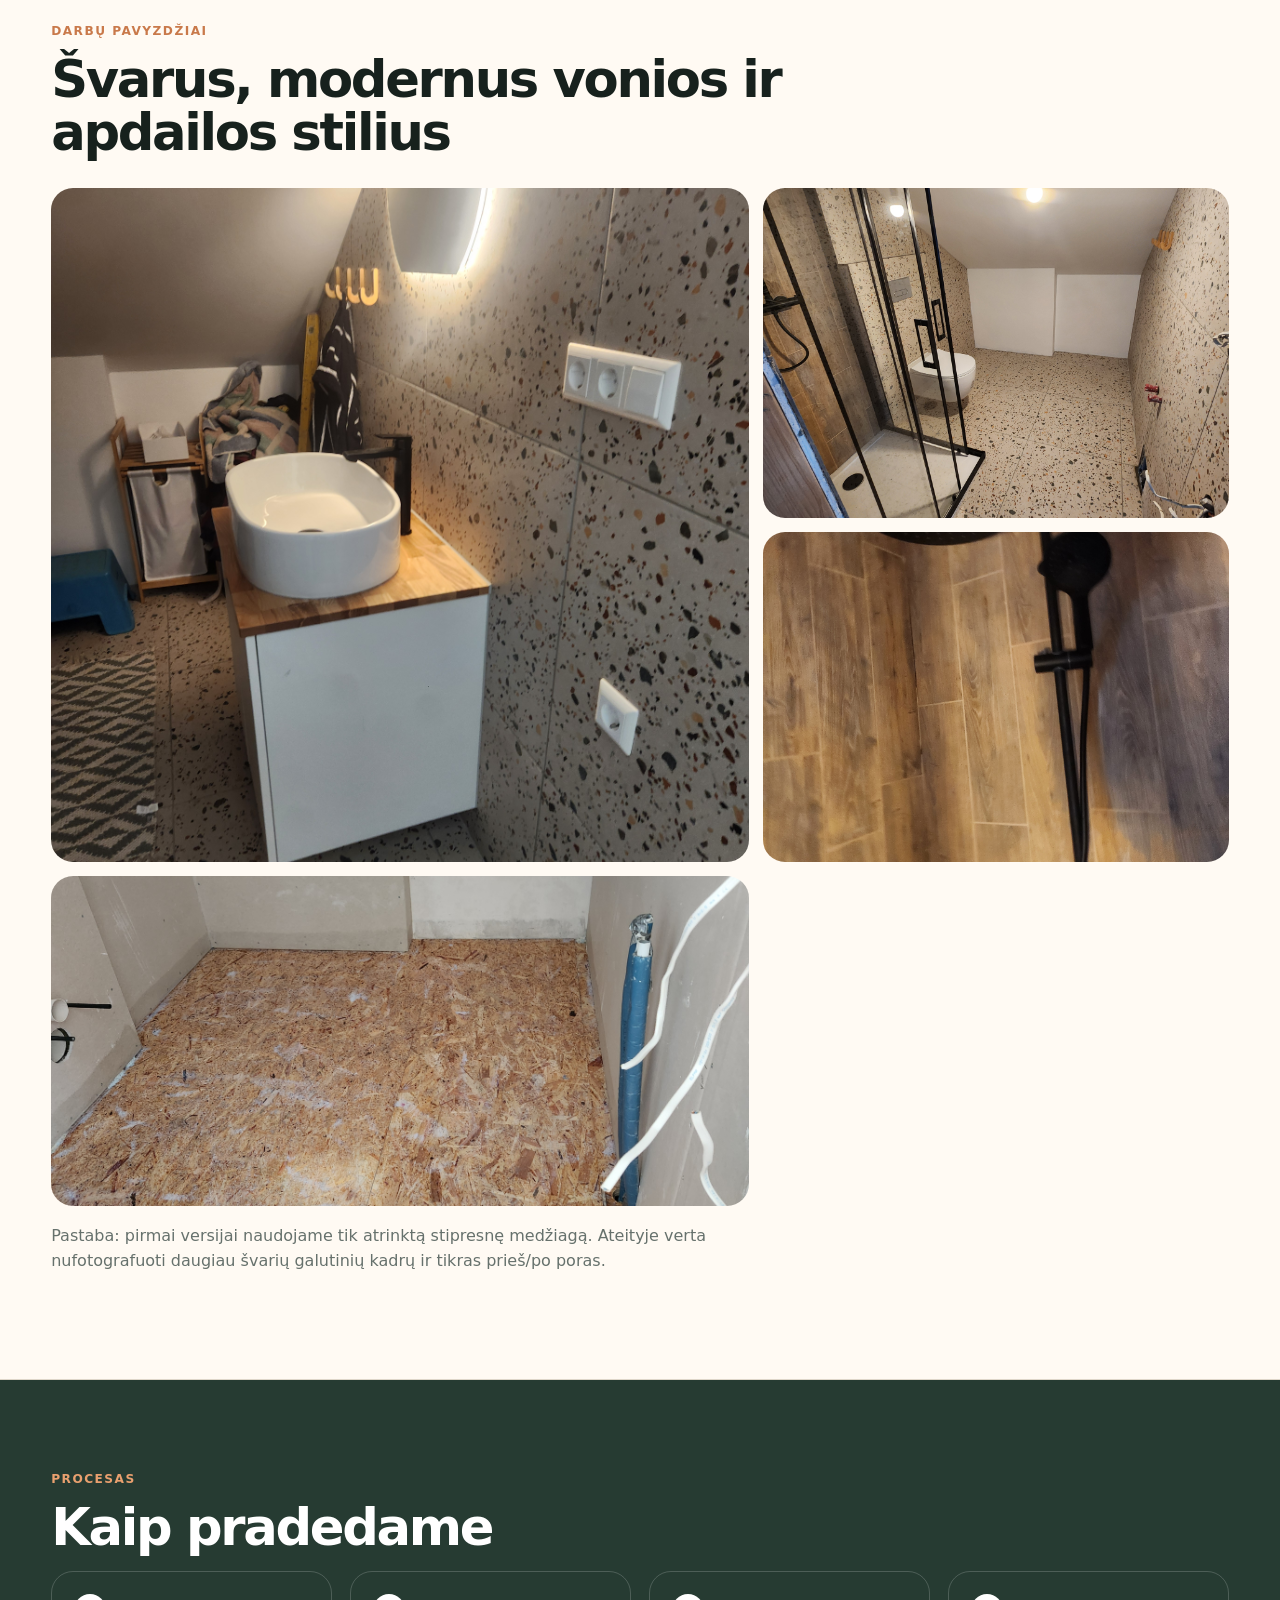
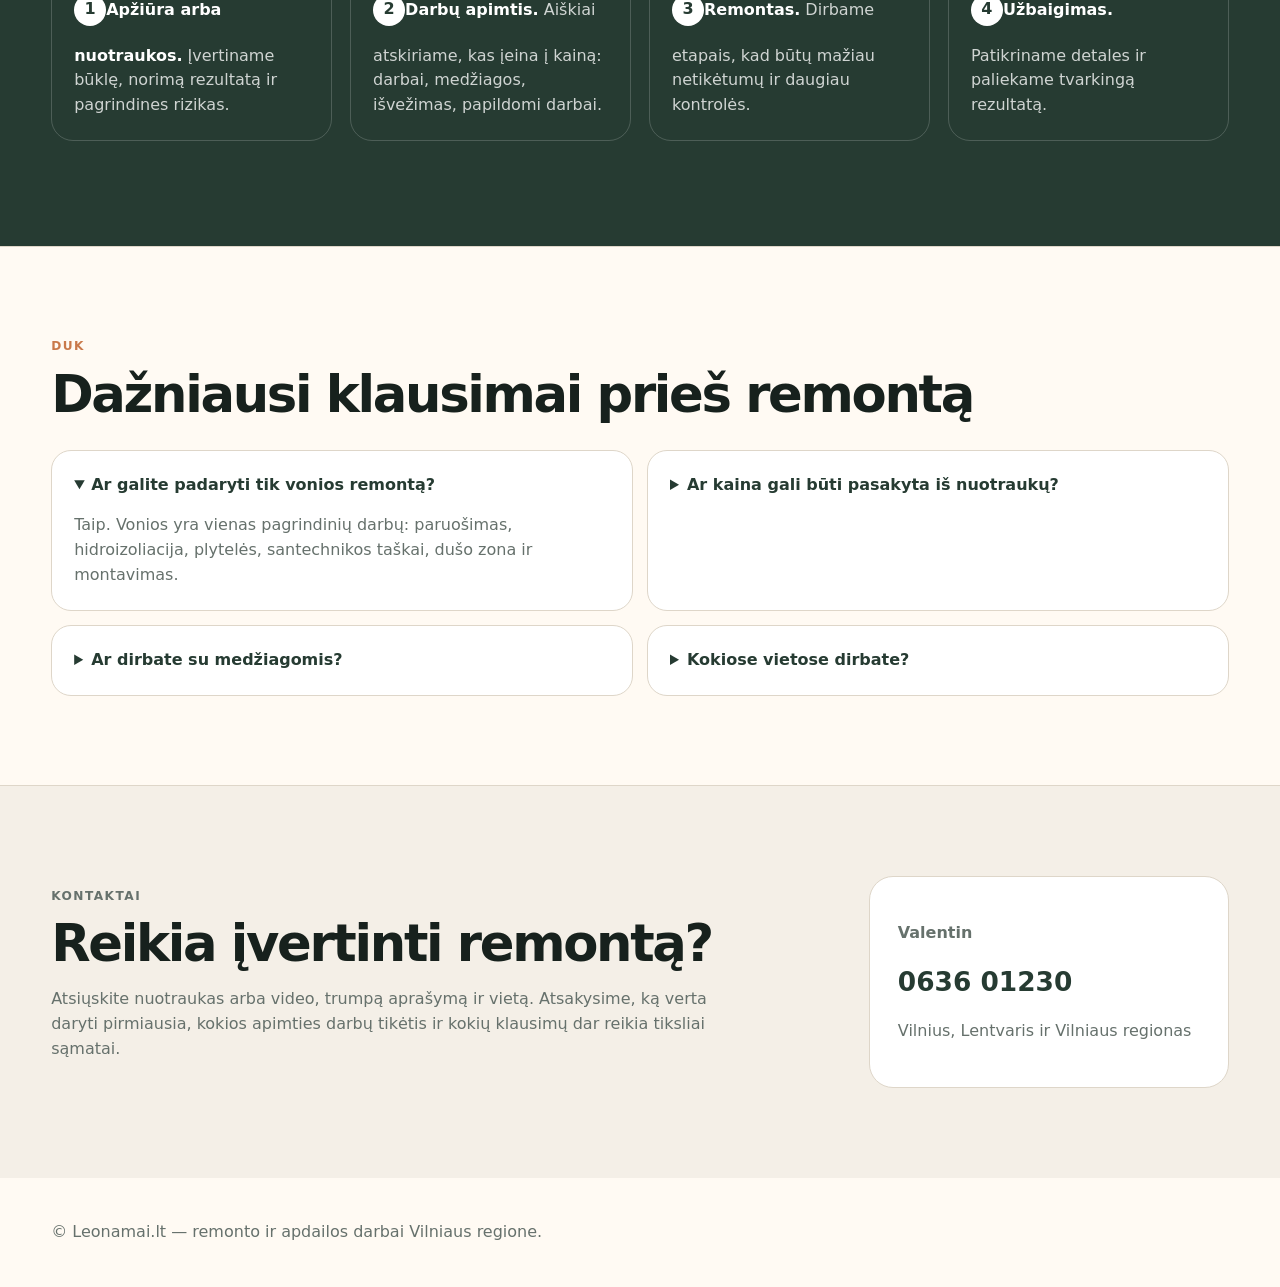
==== commit 4ec79604: "Update homepage hero copy" ====
--- a/site/index.html
+++ b/site/index.html
@@ -3,16 +3,15 @@
 <head>
   <meta charset="utf-8" />
   <meta name="viewport" content="width=device-width, initial-scale=1" />
-  <title>Leonamai.lt — vonios, virtuvės ir butų remontas Vilniaus regione</title>
-  <meta name="description" content="Vonios, virtuvės ir butų remontas Vilniuje, Lentvaryje ir Vilniaus regione. Tvarkingas darbas, aiški eiga, praktiški sprendimai." />
+  <title>LEONAMAI.LT — Jūsų būsto remontas be chaoso</title>
+  <meta name="description" content="Jūsų būsto remontas be chaoso Vilniuje ir Vilniaus apskrityje. Tvarkingas darbas, aiški eiga, praktiški sprendimai." />
   <link rel="stylesheet" href="styles.css" />
 </head>
 <body>
   <header class="site-header">
-    <a class="logo" href="#top">Leonamai<span>.lt</span></a>
+    <a class="logo" href="#top">LEONAMAI<span>.LT</span></a>
     <nav>
       <a href="#paslaugos">Paslaugos</a>
-      <a href="#kainos">Sąmata</a>
       <a href="#darbai">Darbai</a>
       <a href="#procesas">Procesas</a>
       <a href="#duk">DUK</a>
@@ -23,8 +22,8 @@
   <main id="top">
     <section class="hero">
       <div class="hero-copy">
-        <p class="eyebrow">Vilnius • Lentvaris • Vilniaus rajonas</p>
-        <h1>Vonios, virtuvės ir butų remontas be nereikalingo chaoso.</h1>
+        <p class="eyebrow">VILNIUS VILNIAUS APSKRITIS</p>
+        <h1>Jūsų būsto remontas be chaoso</h1>
         <p class="lead">Atliekame praktiškus, tvarkingus remonto darbus: nuo griovimo ir paruošimo iki plytelių, apdailos ir galutinio sutvarkymo.</p>
         <div class="actions">
           <a class="button" href="tel:+37063601230">Skambinti: 0636 01230</a>
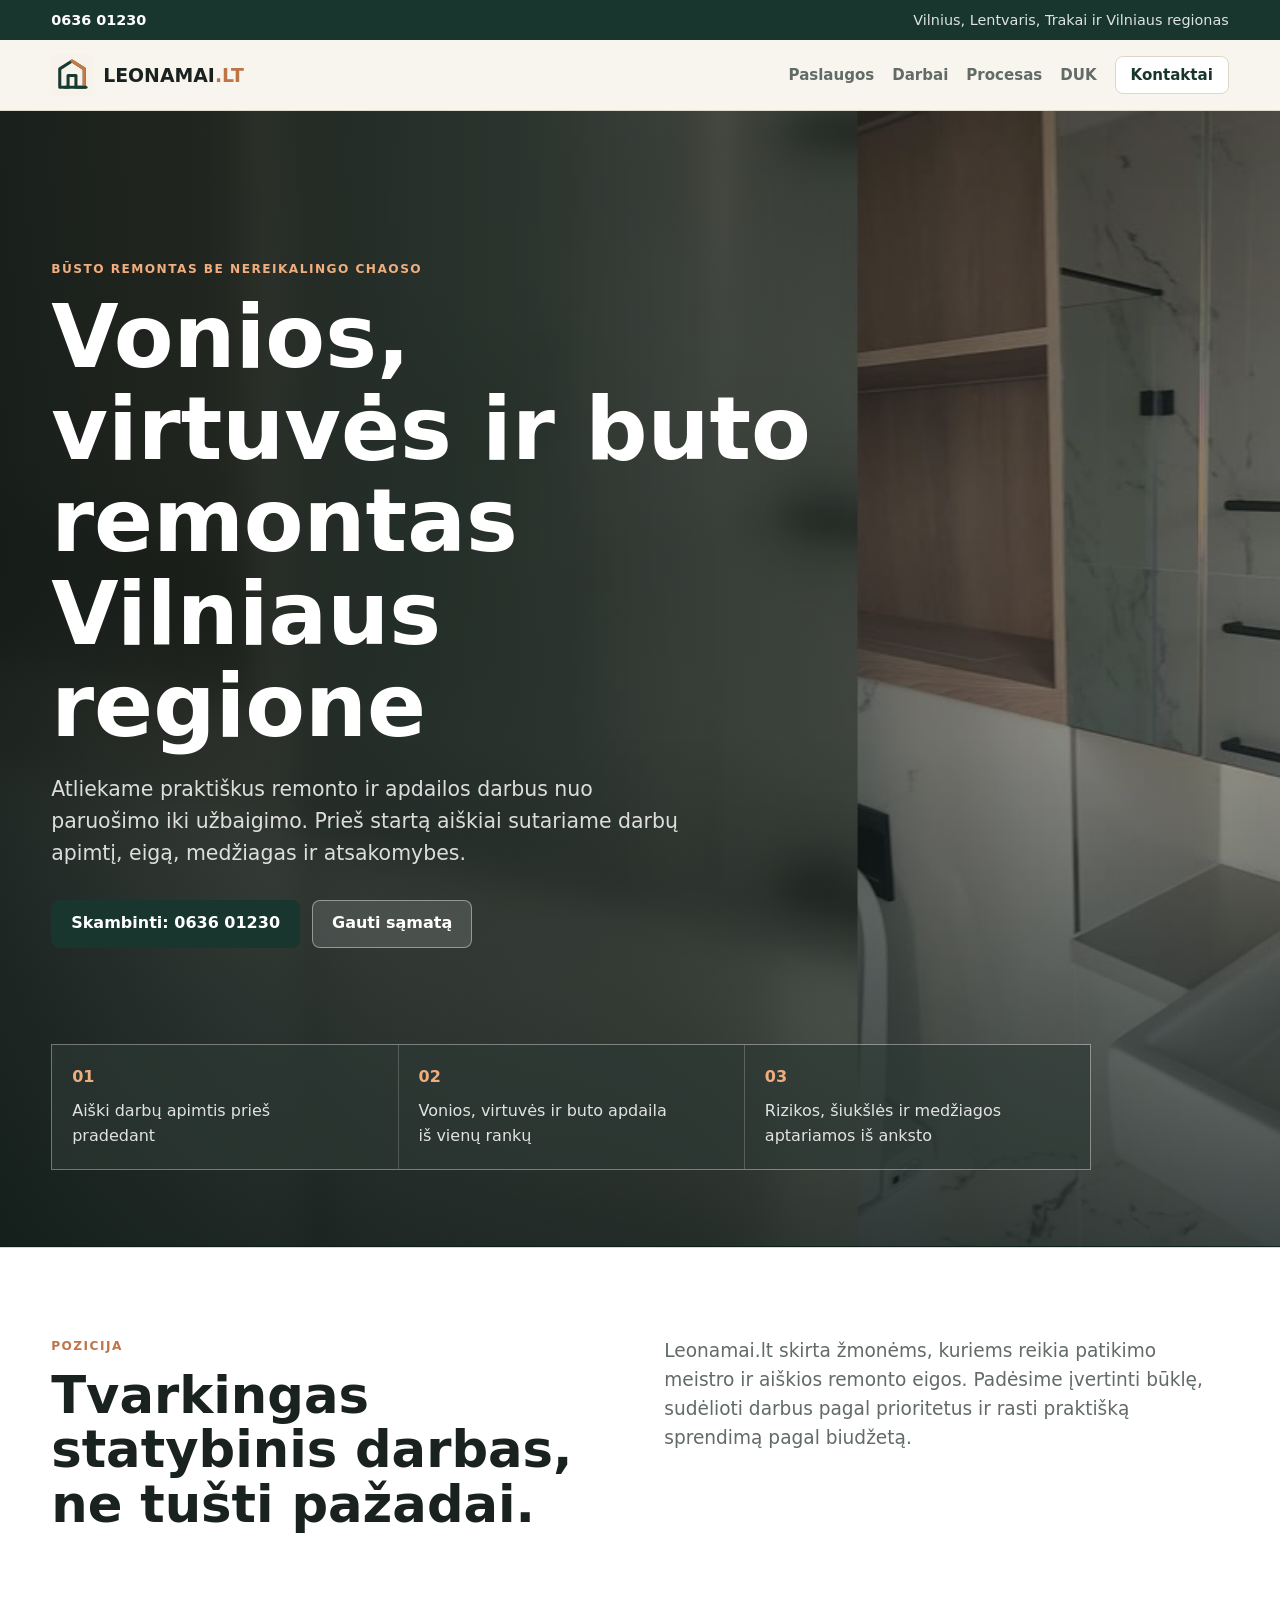
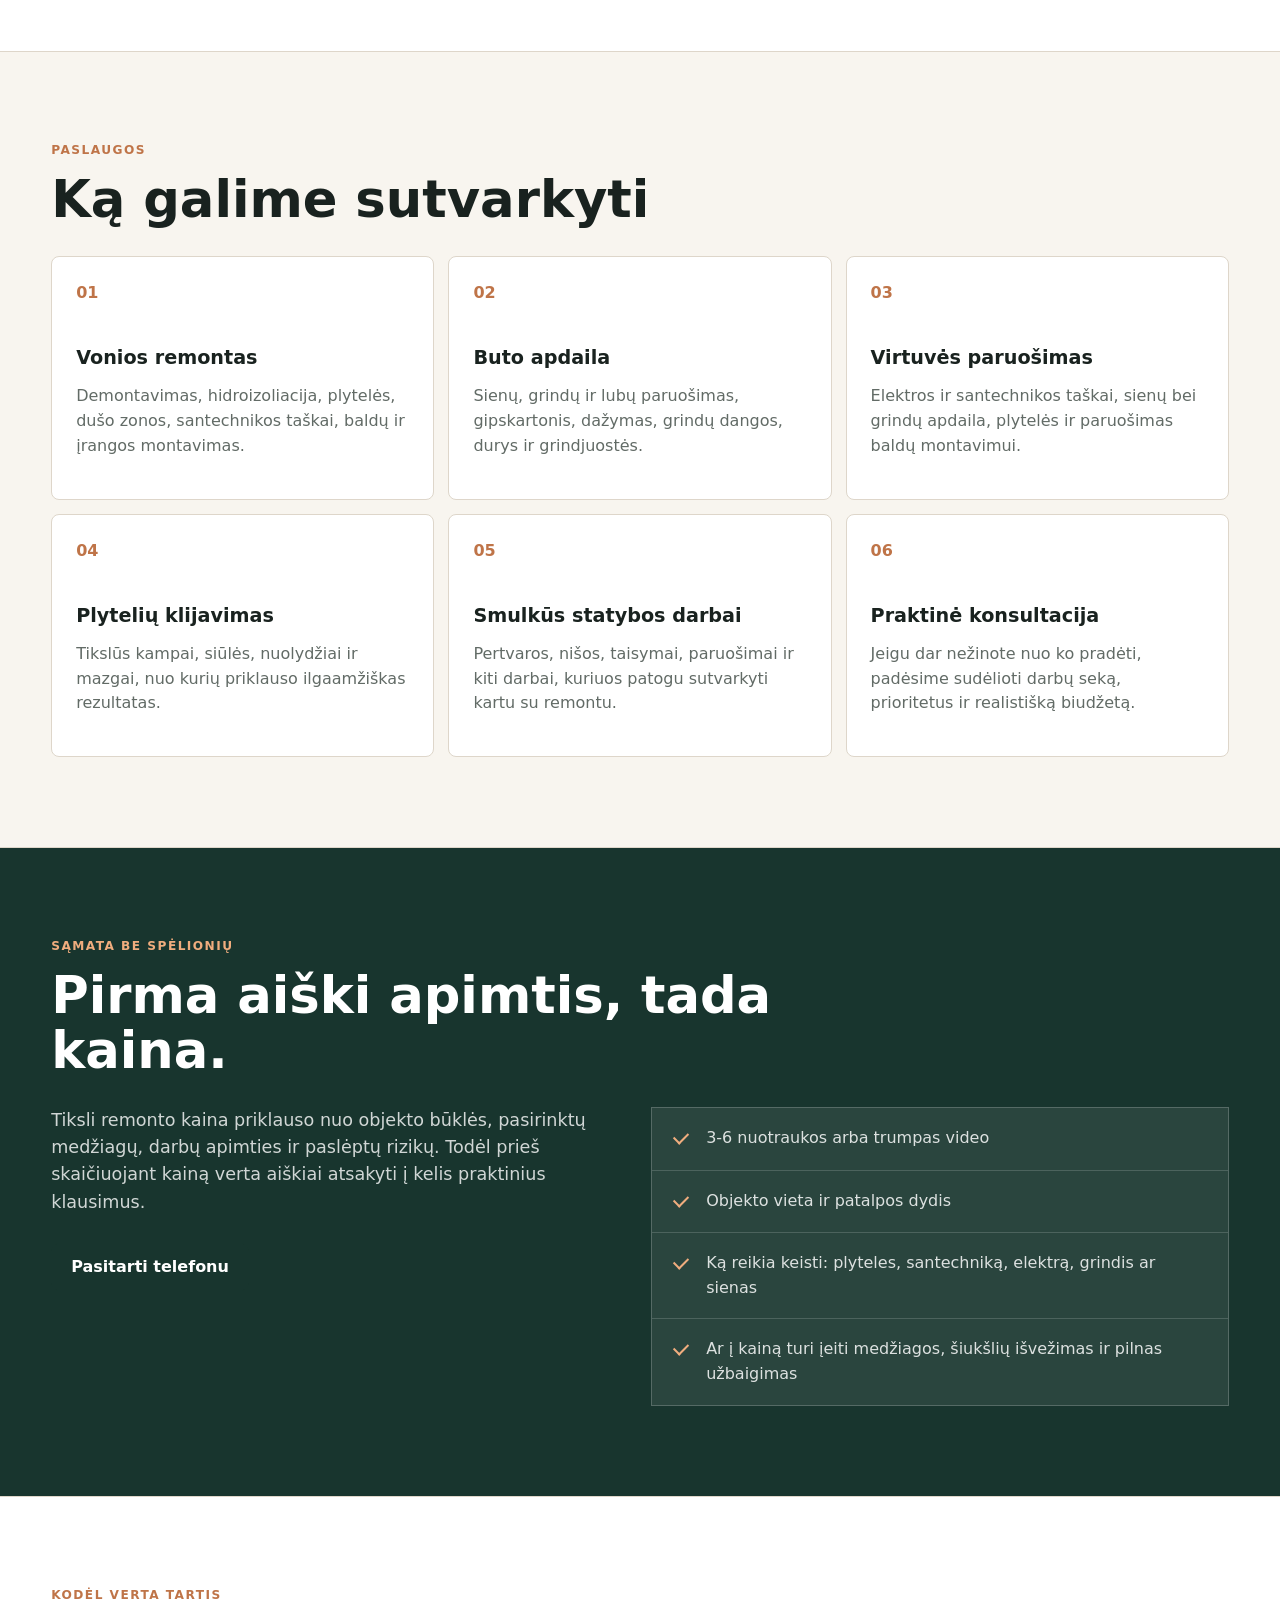
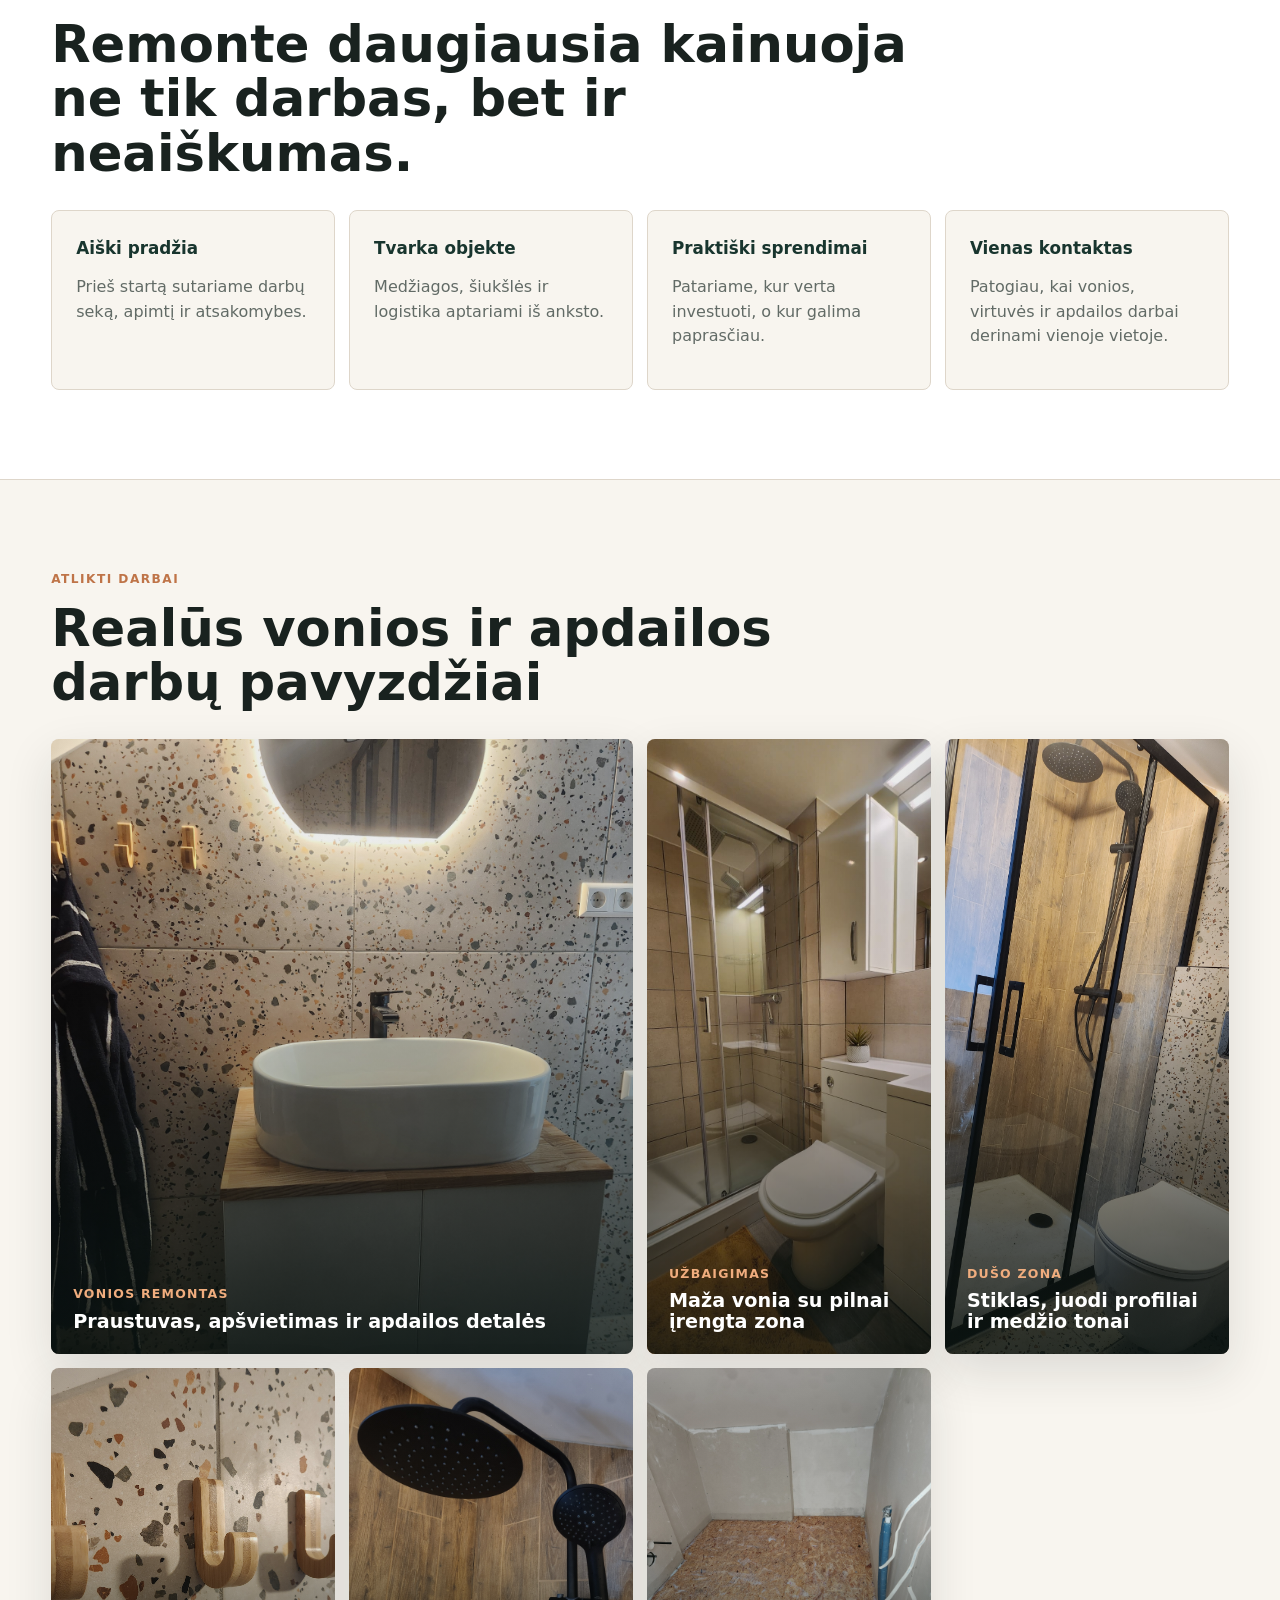
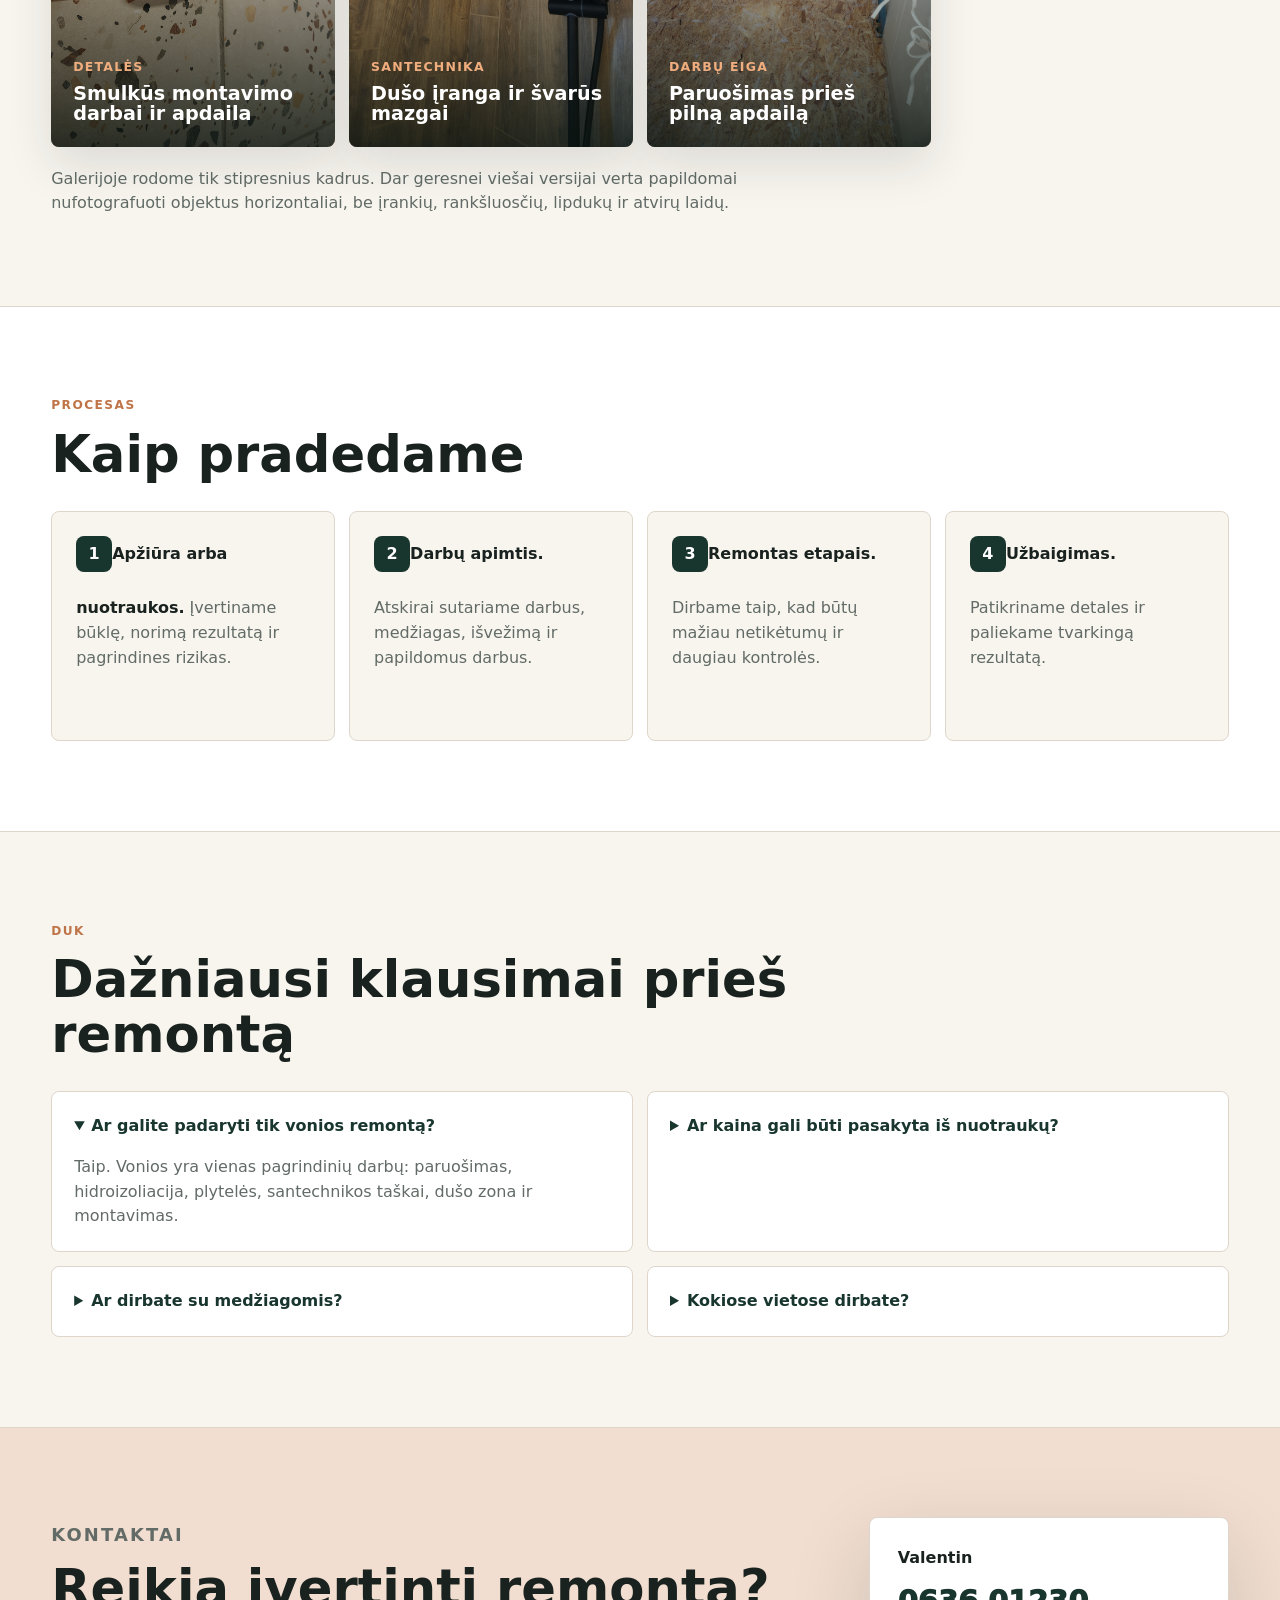
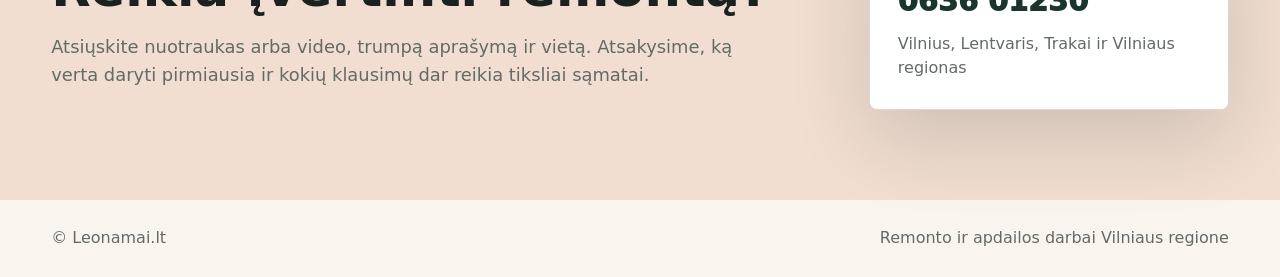
==== commit a1f05b1c: "Save zoomed-out hero video version" ====
--- a/site/index.html
+++ b/site/index.html
@@ -3,81 +3,100 @@
 <head>
   <meta charset="utf-8" />
   <meta name="viewport" content="width=device-width, initial-scale=1" />
-  <title>LEONAMAI.LT — Jūsų būsto remontas be chaoso</title>
-  <meta name="description" content="Jūsų būsto remontas be chaoso Vilniuje ir Vilniaus apskrityje. Tvarkingas darbas, aiški eiga, praktiški sprendimai." />
+  <title>LEONAMAI.LT - būsto remontas Vilniuje ir Vilniaus regione</title>
+  <meta name="description" content="Tvarkingas vonios, virtuvės ir buto remontas Vilniuje, Lentvaryje, Trakuose ir Vilniaus regione. Aiški sąmata, darbų eiga ir praktiški sprendimai." />
+  <link rel="icon" href="assets/leonamai-logo.svg" type="image/svg+xml" />
   <link rel="stylesheet" href="styles.css" />
 </head>
 <body>
+  <div class="topbar">
+    <a href="tel:+37063601230">0636 01230</a>
+    <span>Vilnius, Lentvaris, Trakai ir Vilniaus regionas</span>
+  </div>
+
   <header class="site-header">
-    <a class="logo" href="#top">LEONAMAI<span>.LT</span></a>
-    <nav>
+    <a class="brand" href="#top" aria-label="Leonamai.lt">
+      <img src="assets/leonamai-logo.svg" alt="" />
+      <span>LEONAMAI<span>.LT</span></span>
+    </a>
+    <nav aria-label="Pagrindinė navigacija">
       <a href="#paslaugos">Paslaugos</a>
       <a href="#darbai">Darbai</a>
       <a href="#procesas">Procesas</a>
       <a href="#duk">DUK</a>
-      <a href="#kontaktai">Kontaktai</a>
+      <a class="nav-cta" href="#kontaktai">Kontaktai</a>
     </nav>
   </header>
 
   <main id="top">
     <section class="hero">
-      <div class="hero-copy">
-        <p class="eyebrow">VILNIUS VILNIAUS APSKRITIS</p>
-        <h1>Jūsų būsto remontas be chaoso</h1>
-        <p class="lead">Atliekame praktiškus, tvarkingus remonto darbus: nuo griovimo ir paruošimo iki plytelių, apdailos ir galutinio sutvarkymo.</p>
+      <div class="hero-media" aria-hidden="true">
+        <video class="hero-video-desktop" autoplay muted loop playsinline poster="assets/hero-video-frame.jpg">
+          <source src="assets/hero-video-web.mp4" type="video/mp4" />
+        </video>
+        <video class="hero-video-mobile" autoplay muted loop playsinline poster="assets/hero-video-mobile-frame.jpg">
+          <source src="assets/hero-video-mobile.mp4" type="video/mp4" />
+        </video>
+      </div>
+      <div class="hero-panel">
+        <p class="eyebrow">Būsto remontas be nereikalingo chaoso</p>
+        <h1>Vonios, virtuvės ir buto remontas Vilniaus regione</h1>
+        <p class="lead">Atliekame praktiškus remonto ir apdailos darbus nuo paruošimo iki užbaigimo. Prieš startą aiškiai sutariame darbų apimtį, eigą, medžiagas ir atsakomybes.</p>
         <div class="actions">
           <a class="button" href="tel:+37063601230">Skambinti: 0636 01230</a>
-          <a class="button ghost" href="#kainos">Kaip gausiu sąmatą?</a>
+          <a class="button secondary" href="#kainos">Gauti sąmatą</a>
         </div>
-        <ul class="trust-list">
-          <li>Aiški darbų apimtis prieš pradedant</li>
-          <li>Vonios, virtuvės ir buto remontas iš vienų rankų</li>
-          <li>Medžiagos, šiukšlės ir papildomi darbai aptariami iš anksto</li>
-        </ul>
-      </div>
-      <figure class="hero-image hero-video">
-        <video autoplay muted loop playsinline poster="assets/hero-video-frame.jpg" aria-label="Moderniai įrengtos vonios vaizdo įrašas">
-          <source src="assets/hero-video-web.mp4" type="video/mp4" />
-          <img src="assets/hero-bathroom.jpg" alt="Moderniai įrengta vonia su terrazzo plytelėmis ir medžio spalvos baldais" />
-        </video>
-      </figure>
+      </div>
+      <div class="hero-facts" aria-label="Svarbiausi privalumai">
+        <div><strong>01</strong><span>Aiški darbų apimtis prieš pradedant</span></div>
+        <div><strong>02</strong><span>Vonios, virtuvės ir buto apdaila iš vienų rankų</span></div>
+        <div><strong>03</strong><span>Rizikos, šiukšlės ir medžiagos aptariamos iš anksto</span></div>
+      </div>
     </section>
 
     <section class="section intro">
-      <div>
+      <div class="section-title">
         <p class="eyebrow">Pozicija</p>
-        <h2>Ne „gražūs pažadai“, o normalus statybinis darbas.</h2>
-      </div>
-      <p>Leonamai.lt orientuojasi į žmones, kuriems reikia patikimo meistro ir aiškios remonto eigos. Padėsime įvertinti būklę, sudėlioti darbus pagal prioritetus ir rasti praktišką sprendimą pagal biudžetą — be tuščių pažadų ir miglotų „paskui susitarsim“ situacijų.</p>
+        <h2>Tvarkingas statybinis darbas, ne tušti pažadai.</h2>
+      </div>
+      <p>Leonamai.lt skirta žmonėms, kuriems reikia patikimo meistro ir aiškios remonto eigos. Padėsime įvertinti būklę, sudėlioti darbus pagal prioritetus ir rasti praktišką sprendimą pagal biudžetą.</p>
     </section>
 
     <section id="paslaugos" class="section services">
-      <p class="eyebrow">Paslaugos</p>
-      <h2>Ką galime padaryti</h2>
-      <div class="cards">
-        <article>
+      <div class="section-title">
+        <p class="eyebrow">Paslaugos</p>
+        <h2>Ką galime sutvarkyti</h2>
+      </div>
+      <div class="service-grid">
+        <article>
+          <span>01</span>
           <h3>Vonios remontas</h3>
-          <p>Demontavimas, hidroizoliacija, plytelės, santechnikos paruošimas, dušo zonos, baldų ir įrangos montavimas.</p>
-        </article>
-        <article>
-          <h3>Buto apdaila iki baldų</h3>
-          <p>Sienų, grindų ir lubų paruošimas, gipskartonis, dažymas, grindų dangos, durys, grindjuostės ir smulkūs montavimo darbai.</p>
-        </article>
-        <article>
+          <p>Demontavimas, hidroizoliacija, plytelės, dušo zonos, santechnikos taškai, baldų ir įrangos montavimas.</p>
+        </article>
+        <article>
+          <span>02</span>
+          <h3>Buto apdaila</h3>
+          <p>Sienų, grindų ir lubų paruošimas, gipskartonis, dažymas, grindų dangos, durys ir grindjuostės.</p>
+        </article>
+        <article>
+          <span>03</span>
           <h3>Virtuvės paruošimas</h3>
-          <p>Elektros ir santechnikos taškų paruošimas, sienų bei grindų apdaila, plytelės ir sprendimai prieš baldų montavimą.</p>
-        </article>
-        <article>
+          <p>Elektros ir santechnikos taškai, sienų bei grindų apdaila, plytelės ir paruošimas baldų montavimui.</p>
+        </article>
+        <article>
+          <span>04</span>
           <h3>Plytelių klijavimas</h3>
-          <p>Tikslūs mazgai, kampai, siūlės, nuolydžiai ir detalės, kurios lemia ar rezultatas atrodys tvarkingai ir laikys ilgai.</p>
-        </article>
-        <article>
+          <p>Tikslūs kampai, siūlės, nuolydžiai ir mazgai, nuo kurių priklauso ilgaamžiškas rezultatas.</p>
+        </article>
+        <article>
+          <span>05</span>
           <h3>Smulkūs statybos darbai</h3>
           <p>Pertvaros, nišos, taisymai, paruošimai ir kiti darbai, kuriuos patogu sutvarkyti kartu su remontu.</p>
         </article>
         <article>
+          <span>06</span>
           <h3>Praktinė konsultacija</h3>
-          <p>Jeigu dar nežinote nuo ko pradėti, padėsime susidėlioti darbų seką, prioritetus ir realistišką biudžetą.</p>
+          <p>Jeigu dar nežinote nuo ko pradėti, padėsime sudėlioti darbų seką, prioritetus ir realistišką biudžetą.</p>
         </article>
       </div>
     </section>
@@ -85,68 +104,105 @@
     <section id="kainos" class="section estimate">
       <div class="section-title">
         <p class="eyebrow">Sąmata be spėlionių</p>
-        <h2>Pirmiausia aiški apimtis, tada kaina.</h2>
+        <h2>Pirma aiški apimtis, tada kaina.</h2>
       </div>
       <div class="estimate-grid">
-        <article class="estimate-card strong">
-          <h3>Ką atsiųsti greitam įvertinimui?</h3>
-          <ul>
-            <li>3–6 nuotraukas arba trumpą video</li>
-            <li>Objekto vietą ir patalpos dydį</li>
-            <li>Ką norite keisti: plytelės, santechnika, elektra, grindys, sienos</li>
-            <li>Ar reikia medžiagų, šiukšlių išvežimo ir pilno užbaigimo</li>
-          </ul>
-        </article>
-        <article class="estimate-card">
-          <h3>Kas bus įtraukta į pasiūlymą</h3>
-          <p>Darbų sąrašas, preliminari eiga, kas įeina ir kas neįeina į kainą. Jei matome riziką — senas vamzdynas, nelygios sienos, drėgmė ar paslėpti defektai — pasakome iš karto.</p>
-        </article>
-        <article class="estimate-card">
-          <h3>Kur galima sutaupyti</h3>
-          <p>Patarsime, kur verta rinktis paprastesnį sprendimą, o kur taupyti pavojinga: hidroizoliacija, nuolydžiai, elektros ir santechnikos mazgai.</p>
-        </article>
-      </div>
-    </section>
-
-    <section class="section proof">
-      <p class="eyebrow">Kodėl klientams tai svarbu</p>
-      <h2>Remonte daugiausia kainuoja ne tik darbas — kainuoja neaiškumas.</h2>
-      <div class="proof-list">
-        <div><strong>Aiški pradžia</strong><span>Prieš startą sutariame darbų seką ir atsakomybes.</span></div>
+        <div class="estimate-copy">
+          <p>Tiksli remonto kaina priklauso nuo objekto būklės, pasirinktų medžiagų, darbų apimties ir paslėptų rizikų. Todėl prieš skaičiuojant kainą verta aiškiai atsakyti į kelis praktinius klausimus.</p>
+          <a class="button" href="tel:+37063601230">Pasitarti telefonu</a>
+        </div>
+        <ul class="check-list">
+          <li>3-6 nuotraukos arba trumpas video</li>
+          <li>Objekto vieta ir patalpos dydis</li>
+          <li>Ką reikia keisti: plyteles, santechniką, elektrą, grindis ar sienas</li>
+          <li>Ar į kainą turi įeiti medžiagos, šiukšlių išvežimas ir pilnas užbaigimas</li>
+        </ul>
+      </div>
+    </section>
+
+    <section class="section proof-strip">
+      <div class="section-title">
+        <p class="eyebrow">Kodėl verta tartis</p>
+        <h2>Remonte daugiausia kainuoja ne tik darbas, bet ir neaiškumas.</h2>
+      </div>
+      <div class="proof-grid">
+        <div><strong>Aiški pradžia</strong><span>Prieš startą sutariame darbų seką, apimtį ir atsakomybes.</span></div>
         <div><strong>Tvarka objekte</strong><span>Medžiagos, šiukšlės ir logistika aptariami iš anksto.</span></div>
-        <div><strong>Praktiški sprendimai</strong><span>Siūlome variantus pagal biudžetą, ne tik brangiausią kelią.</span></div>
+        <div><strong>Praktiški sprendimai</strong><span>Patariame, kur verta investuoti, o kur galima paprasčiau.</span></div>
         <div><strong>Vienas kontaktas</strong><span>Patogiau, kai vonios, virtuvės ir apdailos darbai derinami vienoje vietoje.</span></div>
       </div>
     </section>
 
     <section id="darbai" class="section work">
       <div class="section-title">
-        <p class="eyebrow">Darbų pavyzdžiai</p>
-        <h2>Švarus, modernus vonios ir apdailos stilius</h2>
-      </div>
-      <div class="gallery">
-        <img src="assets/bathroom-1.jpg" alt="Vonios kambario apdailos darbų pavyzdys" />
-        <img src="assets/bathroom-2.jpg" alt="Vonios kambario plytelių ir įrangos pavyzdys" />
-        <img src="assets/tiling-detail.jpg" alt="Plytelių klijavimo detalė" />
-        <img src="assets/before-work.jpg" alt="Remonto darbų pradžios ir paruošimo etapas" />
-      </div>
-      <p class="note">Pastaba: pirmai versijai naudojame tik atrinktą stipresnę medžiagą. Ateityje verta nufotografuoti daugiau švarių galutinių kadrų ir tikras prieš/po poras.</p>
+        <p class="eyebrow">Atlikti darbai</p>
+        <h2>Realūs vonios ir apdailos darbų pavyzdžiai</h2>
+      </div>
+      <div class="project-grid">
+        <article class="project-card large">
+          <img src="assets/project-vanity.jpg" alt="Įrengta vonios praustuvo zona su veidrodžiu ir terrazzo plytelėmis" />
+          <div>
+            <p>Vonios remontas</p>
+            <h3>Praustuvas, apšvietimas ir apdailos detalės</h3>
+          </div>
+        </article>
+        <article class="project-card">
+          <img src="assets/project-finished-bath.jpg" alt="Užbaigtas mažos vonios kambario remontas" />
+          <div>
+            <p>Užbaigimas</p>
+            <h3>Maža vonia su pilnai įrengta zona</h3>
+          </div>
+        </article>
+        <article class="project-card">
+          <img src="assets/project-shower.jpg" alt="Dušo zona su stiklo pertvara ir medžio imitacijos plytelėmis" />
+          <div>
+            <p>Dušo zona</p>
+            <h3>Stiklas, juodi profiliai ir medžio tonai</h3>
+          </div>
+        </article>
+        <article class="project-card">
+          <img src="assets/project-hooks.jpg" alt="Vonios kabliukų ir terrazzo plytelių detalė" />
+          <div>
+            <p>Detalės</p>
+            <h3>Smulkūs montavimo darbai ir apdaila</h3>
+          </div>
+        </article>
+        <article class="project-card">
+          <img src="assets/project-shower-detail.jpg" alt="Juoda dušo galvutė prie medžio imitacijos plytelių" />
+          <div>
+            <p>Santechnika</p>
+            <h3>Dušo įranga ir švarūs mazgai</h3>
+          </div>
+        </article>
+        <article class="project-card">
+          <img src="assets/project-before.jpg" alt="Vonios remonto pradžios etapas su paruošta patalpa" />
+          <div>
+            <p>Darbų eiga</p>
+            <h3>Paruošimas prieš pilną apdailą</h3>
+          </div>
+        </article>
+      </div>
+      <p class="note">Galerijoje rodome tik stipresnius kadrus. Dar geresnei viešai versijai verta papildomai nufotografuoti objektus horizontaliai, be įrankių, rankšluosčių, lipdukų ir atvirų laidų.</p>
     </section>
 
     <section id="procesas" class="section process">
-      <p class="eyebrow">Procesas</p>
-      <h2>Kaip pradedame</h2>
+      <div class="section-title">
+        <p class="eyebrow">Procesas</p>
+        <h2>Kaip pradedame</h2>
+      </div>
       <ol>
         <li><strong>Apžiūra arba nuotraukos.</strong> Įvertiname būklę, norimą rezultatą ir pagrindines rizikas.</li>
-        <li><strong>Darbų apimtis.</strong> Aiškiai atskiriame, kas įeina į kainą: darbai, medžiagos, išvežimas, papildomi darbai.</li>
-        <li><strong>Remontas.</strong> Dirbame etapais, kad būtų mažiau netikėtumų ir daugiau kontrolės.</li>
+        <li><strong>Darbų apimtis.</strong> Atskirai sutariame darbus, medžiagas, išvežimą ir papildomus darbus.</li>
+        <li><strong>Remontas etapais.</strong> Dirbame taip, kad būtų mažiau netikėtumų ir daugiau kontrolės.</li>
         <li><strong>Užbaigimas.</strong> Patikriname detales ir paliekame tvarkingą rezultatą.</li>
       </ol>
     </section>
 
     <section id="duk" class="section faq">
-      <p class="eyebrow">DUK</p>
-      <h2>Dažniausi klausimai prieš remontą</h2>
+      <div class="section-title">
+        <p class="eyebrow">DUK</p>
+        <h2>Dažniausi klausimai prieš remontą</h2>
+      </div>
       <div class="faq-grid">
         <details open>
           <summary>Ar galite padaryti tik vonios remontą?</summary>
@@ -154,7 +210,7 @@
         </details>
         <details>
           <summary>Ar kaina gali būti pasakyta iš nuotraukų?</summary>
-          <p>Iš nuotraukų galima duoti orientaciją. Tikslesnei sąmatai reikia aiškios darbų apimties arba apžiūros, nes paslėpti defektai labai keičia kainą.</p>
+          <p>Iš nuotraukų galima duoti orientaciją. Tikslesnei sąmatai reikia aiškios darbų apimties arba apžiūros.</p>
         </details>
         <details>
           <summary>Ar dirbate su medžiagomis?</summary>
@@ -171,18 +227,19 @@
       <div>
         <p class="eyebrow">Kontaktai</p>
         <h2>Reikia įvertinti remontą?</h2>
-        <p>Atsiųskite nuotraukas arba video, trumpą aprašymą ir vietą. Atsakysime, ką verta daryti pirmiausia, kokios apimties darbų tikėtis ir kokių klausimų dar reikia tiksliai sąmatai.</p>
-      </div>
-      <div class="contact-card">
-        <p><strong>Valentin</strong></p>
+        <p>Atsiųskite nuotraukas arba video, trumpą aprašymą ir vietą. Atsakysime, ką verta daryti pirmiausia ir kokių klausimų dar reikia tiksliai sąmatai.</p>
+      </div>
+      <address>
+        <strong>Valentin</strong>
         <a href="tel:+37063601230">0636 01230</a>
-        <p>Vilnius, Lentvaris ir Vilniaus regionas</p>
-      </div>
+        <span>Vilnius, Lentvaris, Trakai ir Vilniaus regionas</span>
+      </address>
     </section>
   </main>
 
   <footer>
-    <p>© Leonamai.lt — remonto ir apdailos darbai Vilniaus regione.</p>
+    <span>© Leonamai.lt</span>
+    <span>Remonto ir apdailos darbai Vilniaus regione</span>
   </footer>
 </body>
 </html>
--- a/site/styles.css
+++ b/site/styles.css
@@ -1,16 +1,21 @@
 :root {
-  --ink: #17211d;
-  --muted: #66716c;
-  --cream: #f4efe7;
-  --paper: #fffaf3;
-  --sage: #7d9485;
-  --forest: #263b32;
-  --line: #ded6c9;
-  --accent: #c9794a;
+  --ink: #19221f;
+  --muted: #626b66;
+  --paper: #f8f5ef;
+  --white: #ffffff;
+  --soft: #ebe4da;
+  --line: #ded6ca;
+  --forest: #18352e;
+  --forest-2: #25483e;
+  --accent: #bf7448;
+  --accent-soft: #f1ded0;
+  --shadow: 0 28px 80px rgba(25, 34, 31, .16);
 }
 
 * { box-sizing: border-box; }
+
 html { scroll-behavior: smooth; }
+
 body {
   margin: 0;
   font-family: Inter, ui-sans-serif, system-ui, -apple-system, BlinkMacSystemFont, "Segoe UI", sans-serif;
@@ -18,242 +23,637 @@
   background: var(--paper);
   line-height: 1.55;
 }
-img { max-width: 100%; display: block; }
+
+img,
+video {
+  display: block;
+  max-width: 100%;
+}
+
 a { color: inherit; }
+
+.topbar {
+  display: flex;
+  justify-content: space-between;
+  gap: 18px;
+  padding: 9px clamp(18px, 4vw, 58px);
+  background: var(--forest);
+  color: rgba(255, 255, 255, .86);
+  font-size: .9rem;
+}
+
+.topbar a {
+  color: #fff;
+  font-weight: 800;
+  text-decoration: none;
+}
 
 .site-header {
   position: sticky;
   top: 0;
-  z-index: 10;
+  z-index: 20;
   display: flex;
+  align-items: center;
   justify-content: space-between;
+  gap: 24px;
+  padding: 14px clamp(18px, 4vw, 58px);
+  background: rgba(248, 245, 239, .92);
+  border-bottom: 1px solid rgba(222, 214, 202, .86);
+  backdrop-filter: blur(18px);
+}
+
+.brand {
+  display: inline-flex;
   align-items: center;
-  gap: 24px;
-  padding: 18px clamp(18px, 4vw, 56px);
-  background: rgba(255, 250, 243, .9);
-  backdrop-filter: blur(14px);
-  border-bottom: 1px solid var(--line);
-}
-.logo {
-  font-weight: 800;
-  letter-spacing: -.04em;
+  gap: 10px;
   text-decoration: none;
-  font-size: 1.35rem;
-}
-.logo span { color: var(--sage); }
-nav { display: flex; gap: 20px; flex-wrap: wrap; font-size: .95rem; }
-nav a { text-decoration: none; color: var(--muted); }
+  font-weight: 900;
+}
+
+.brand img {
+  width: 42px;
+  height: 42px;
+}
+
+.brand > span {
+  font-size: 1.18rem;
+}
+
+.brand span span { color: var(--accent); }
+
+nav {
+  display: flex;
+  align-items: center;
+  gap: 18px;
+  flex-wrap: wrap;
+  font-size: .94rem;
+}
+
+nav a {
+  color: var(--muted);
+  text-decoration: none;
+  font-weight: 700;
+}
+
 nav a:hover { color: var(--ink); }
 
+.nav-cta {
+  min-height: 38px;
+  display: inline-flex;
+  align-items: center;
+  padding: 0 15px;
+  border: 1px solid var(--line);
+  border-radius: 8px;
+  background: var(--white);
+  color: var(--forest);
+}
+
 .hero {
-  display: grid;
-  grid-template-columns: minmax(0, 1fr) minmax(320px, 560px);
-  gap: clamp(28px, 5vw, 72px);
-  align-items: center;
-  padding: clamp(36px, 7vw, 92px) clamp(18px, 4vw, 56px) 56px;
-}
-.hero-copy { max-width: 720px; }
+  position: relative;
+  min-height: calc(100vh - 100px);
+  display: grid;
+  align-items: end;
+  padding: clamp(34px, 6vw, 78px) clamp(18px, 4vw, 58px);
+  overflow: hidden;
+  background: var(--forest);
+  color: #fff;
+}
+
+.hero-media {
+  position: absolute;
+  inset: 0;
+}
+
+.hero-media::after {
+  content: "";
+  position: absolute;
+  inset: 0;
+  background:
+    linear-gradient(90deg, rgba(13, 24, 21, .86) 0%, rgba(13, 24, 21, .56) 42%, rgba(13, 24, 21, .24) 100%),
+    linear-gradient(0deg, rgba(13, 24, 21, .62) 0%, rgba(13, 24, 21, 0) 45%);
+}
+
+.hero-media video {
+  width: 100%;
+  height: 100%;
+  object-fit: cover;
+}
+
+.hero-video-mobile { display: none; }
+
+@media (max-width: 700px) {
+  .hero-video-desktop { display: none; }
+  .hero-video-mobile { display: block; }
+}
+
+.hero-panel {
+  position: relative;
+  z-index: 1;
+  max-width: 760px;
+  padding-top: 72px;
+}
+
 .eyebrow {
   margin: 0 0 12px;
   color: var(--accent);
-  font-weight: 800;
+  font-size: .76rem;
+  font-weight: 900;
+  letter-spacing: .12em;
   text-transform: uppercase;
-  letter-spacing: .12em;
-  font-size: .76rem;
-}
-h1, h2, h3 { line-height: 1.05; letter-spacing: -.045em; margin: 0; }
-h1 { font-size: clamp(2.55rem, 7vw, 5.8rem); }
-h2 { font-size: clamp(2rem, 4vw, 3.6rem); }
-h3 { font-size: 1.25rem; }
-.lead { font-size: clamp(1.05rem, 2vw, 1.35rem); color: var(--muted); max-width: 620px; }
-.actions { display: flex; gap: 12px; flex-wrap: wrap; margin: 28px 0; }
+}
+
+.hero .eyebrow { color: #f0ad7e; }
+
+h1,
+h2,
+h3 {
+  margin: 0;
+  line-height: 1.06;
+  letter-spacing: 0;
+}
+
+h1 {
+  max-width: 760px;
+  font-size: clamp(2.35rem, 6.8vw, 5.8rem);
+}
+
+h2 {
+  max-width: 880px;
+  font-size: clamp(2rem, 4vw, 3.65rem);
+}
+
+h3 { font-size: 1.2rem; }
+
+.lead {
+  max-width: 650px;
+  margin: 22px 0 0;
+  color: rgba(255, 255, 255, .84);
+  font-size: clamp(1.04rem, 1.7vw, 1.28rem);
+}
+
+.actions {
+  display: flex;
+  gap: 12px;
+  flex-wrap: wrap;
+  margin-top: 30px;
+}
+
 .button {
   display: inline-flex;
   align-items: center;
   justify-content: center;
   min-height: 48px;
-  padding: 0 20px;
-  border-radius: 999px;
+  padding: 0 19px;
+  border: 1px solid var(--forest);
+  border-radius: 8px;
   background: var(--forest);
   color: #fff;
+  font-weight: 850;
   text-decoration: none;
-  font-weight: 750;
-}
-.button.ghost { background: transparent; color: var(--forest); border: 1px solid var(--line); }
-.trust-list { padding-left: 18px; color: var(--muted); }
-.trust-list li + li { margin-top: 6px; }
-.hero-image {
+}
+
+.button.secondary {
+  border-color: rgba(255, 255, 255, .42);
+  background: rgba(255, 255, 255, .12);
+  color: #fff;
+}
+
+.estimate .button { margin-top: 10px; }
+
+.hero-facts {
+  position: relative;
+  z-index: 1;
+  display: grid;
+  grid-template-columns: repeat(3, minmax(0, 1fr));
+  gap: 1px;
+  width: min(100%, 1040px);
+  margin-top: clamp(42px, 8vw, 96px);
+  background: rgba(255, 255, 255, .2);
+  border: 1px solid rgba(255, 255, 255, .22);
+}
+
+.hero-facts div {
+  min-height: 112px;
+  padding: 20px;
+  background: rgba(15, 28, 24, .58);
+}
+
+.hero-facts strong {
+  display: block;
+  margin-bottom: 10px;
+  color: #f0ad7e;
+}
+
+.hero-facts span {
+  display: block;
+  max-width: 260px;
+  color: rgba(255, 255, 255, .86);
+}
+
+.section {
+  padding: clamp(54px, 7vw, 96px) clamp(18px, 4vw, 58px);
+  border-top: 1px solid var(--line);
+}
+
+.section-title {
+  max-width: 900px;
+  margin-bottom: 30px;
+}
+
+.intro {
+  display: grid;
+  grid-template-columns: minmax(0, .95fr) minmax(0, 1fr);
+  gap: clamp(28px, 6vw, 84px);
+  background: var(--white);
+}
+
+.intro > p {
   margin: 0;
-  border-radius: 28px;
+  color: var(--muted);
+  font-size: 1.16rem;
+}
+
+.service-grid {
+  display: grid;
+  grid-template-columns: repeat(3, minmax(0, 1fr));
+  gap: 14px;
+}
+
+.service-grid article,
+details,
+address {
+  border: 1px solid var(--line);
+  border-radius: 8px;
+  background: var(--white);
+}
+
+.service-grid article {
+  min-height: 230px;
+  padding: 24px;
+}
+
+.service-grid span {
+  display: inline-flex;
+  margin-bottom: 42px;
+  color: var(--accent);
+  font-weight: 900;
+}
+
+.service-grid p,
+.estimate-copy p,
+.note,
+details p,
+.contact p {
+  color: var(--muted);
+}
+
+.estimate {
+  background: var(--forest);
+  color: #fff;
+}
+
+.estimate .eyebrow { color: #f0ad7e; }
+
+.estimate-grid {
+  display: grid;
+  grid-template-columns: minmax(0, .95fr) minmax(320px, 1fr);
+  gap: clamp(20px, 4vw, 58px);
+  align-items: start;
+}
+
+.estimate-copy p {
+  margin-top: 0;
+  color: rgba(255, 255, 255, .8);
+  font-size: 1.1rem;
+}
+
+.check-list {
+  margin: 0;
+  padding: 0;
+  list-style: none;
+  border: 1px solid rgba(255, 255, 255, .2);
+  background: rgba(255, 255, 255, .08);
+}
+
+.check-list li {
+  position: relative;
+  min-height: 62px;
+  padding: 18px 20px 18px 54px;
+  border-top: 1px solid rgba(255, 255, 255, .16);
+  color: rgba(255, 255, 255, .84);
+}
+
+.check-list li:first-child { border-top: 0; }
+
+.check-list li::before {
+  content: "";
+  position: absolute;
+  left: 22px;
+  top: 24px;
+  width: 12px;
+  height: 7px;
+  border-left: 2px solid #f0ad7e;
+  border-bottom: 2px solid #f0ad7e;
+  transform: rotate(-45deg);
+}
+
+.proof-strip {
+  background: var(--white);
+}
+
+.proof-grid {
+  display: grid;
+  grid-template-columns: repeat(4, minmax(0, 1fr));
+  gap: 14px;
+}
+
+.proof-grid div {
+  min-height: 180px;
+  padding: 24px;
+  border: 1px solid var(--line);
+  border-radius: 8px;
+  background: var(--paper);
+}
+
+.proof-grid strong,
+.proof-grid span {
+  display: block;
+}
+
+.proof-grid strong {
+  color: var(--forest);
+  font-size: 1.05rem;
+}
+
+.proof-grid span {
+  margin-top: 14px;
+  color: var(--muted);
+}
+
+.project-grid {
+  display: grid;
+  grid-template-columns: repeat(4, minmax(0, 1fr));
+  gap: 14px;
+}
+
+.project-card {
+  position: relative;
+  min-height: 360px;
   overflow: hidden;
-  background: var(--cream);
-  box-shadow: 0 24px 70px rgba(38, 59, 50, .18);
-}
-.hero-image img,
-.hero-image video {
-  aspect-ratio: 4 / 5;
+  border-radius: 8px;
+  background: var(--soft);
+  box-shadow: 0 18px 48px rgba(25, 34, 31, .12);
+}
+
+.project-card.large {
+  grid-column: span 2;
+}
+
+.project-card img {
   width: 100%;
+  height: 100%;
+  min-height: 360px;
   object-fit: cover;
-  display: block;
-}
-.hero-video { position: relative; }
-.hero-video::after {
+}
+
+.project-card::after {
   content: "";
   position: absolute;
   inset: 0;
-  pointer-events: none;
-  background: linear-gradient(180deg, rgba(23,33,29,0) 55%, rgba(23,33,29,.16));
-}
-
-.section {
-  padding: clamp(48px, 7vw, 96px) clamp(18px, 4vw, 56px);
-  border-top: 1px solid var(--line);
-}
-.intro {
-  display: grid;
-  grid-template-columns: minmax(0, .85fr) minmax(0, 1fr);
-  gap: clamp(24px, 5vw, 80px);
-  background: var(--cream);
-}
-.intro p:last-child { font-size: 1.2rem; color: var(--muted); margin: 0; }
-.cards {
-  display: grid;
-  grid-template-columns: repeat(3, minmax(0, 1fr));
-  gap: 16px;
-  margin-top: 28px;
-}
-.cards article {
-  padding: 24px;
-  background: #fff;
-  border: 1px solid var(--line);
-  border-radius: 22px;
-}
-.cards p { color: var(--muted); margin-bottom: 0; }
-.section-title { max-width: 850px; }
-.estimate { background: #fff; }
-.estimate-grid {
-  display: grid;
-  grid-template-columns: 1.15fr .9fr .9fr;
-  gap: 16px;
-  margin-top: 28px;
-}
-.estimate-card {
-  padding: 26px;
-  border: 1px solid var(--line);
-  border-radius: 24px;
-  background: var(--paper);
-}
-.estimate-card.strong { background: var(--forest); color: #fff; }
-.estimate-card.strong ul { color: rgba(255,255,255,.82); }
-.estimate-card p,
-.estimate-card li { color: var(--muted); }
-.estimate-card.strong li { color: rgba(255,255,255,.82); }
-.estimate-card ul { padding-left: 20px; margin-bottom: 0; }
-.estimate-card li + li { margin-top: 8px; }
-.proof { background: var(--cream); }
-.proof-list {
+  background: linear-gradient(0deg, rgba(9, 20, 17, .78) 0%, rgba(9, 20, 17, .08) 58%);
+}
+
+.project-card div {
+  position: absolute;
+  inset: auto 0 0;
+  z-index: 1;
+  padding: 22px;
+  color: #fff;
+}
+
+.project-card p {
+  margin: 0 0 8px;
+  color: #f0ad7e;
+  font-size: .78rem;
+  font-weight: 900;
+  text-transform: uppercase;
+  letter-spacing: .1em;
+}
+
+.note {
+  max-width: 760px;
+  margin: 20px 0 0;
+}
+
+.process {
+  background: var(--white);
+}
+
+.process ol {
   display: grid;
   grid-template-columns: repeat(4, minmax(0, 1fr));
   gap: 14px;
-  margin-top: 28px;
-}
-.proof-list div {
-  padding: 22px;
-  border-left: 3px solid var(--accent);
-  background: rgba(255,255,255,.62);
-  border-radius: 18px;
-}
-.proof-list strong,
-.proof-list span { display: block; }
-.proof-list span { color: var(--muted); margin-top: 8px; }
-.faq-grid {
-  display: grid;
-  grid-template-columns: repeat(2, minmax(0, 1fr));
-  gap: 14px;
-  margin-top: 28px;
-}
-details {
-  padding: 22px;
-  background: #fff;
-  border: 1px solid var(--line);
-  border-radius: 20px;
-}
-summary {
-  cursor: pointer;
-  font-weight: 850;
-  color: var(--forest);
-}
-details p { color: var(--muted); margin-bottom: 0; }
-.gallery {
-  margin-top: 28px;
-  display: grid;
-  grid-template-columns: 1.2fr .8fr;
-  gap: 14px;
-}
-.gallery img {
-  width: 100%;
-  height: 330px;
-  object-fit: cover;
-  border-radius: 22px;
-  background: var(--cream);
-}
-.gallery img:first-child { grid-row: span 2; height: 674px; }
-.note { color: var(--muted); max-width: 760px; margin-top: 18px; }
-.process { background: var(--forest); color: #fff; }
-.process .eyebrow { color: #e9a06f; }
-.process ol {
-  display: grid;
-  grid-template-columns: repeat(4, minmax(0, 1fr));
-  gap: 18px;
+  margin: 0;
   padding: 0;
   list-style: none;
   counter-reset: steps;
 }
+
 .process li {
   counter-increment: steps;
-  padding: 22px;
-  border: 1px solid rgba(255,255,255,.18);
-  border-radius: 22px;
-  color: rgba(255,255,255,.78);
-}
-.process li:before {
+  min-height: 230px;
+  padding: 24px;
+  border: 1px solid var(--line);
+  border-radius: 8px;
+  background: var(--paper);
+  color: var(--muted);
+}
+
+.process li::before {
   content: counter(steps);
   display: inline-grid;
   place-items: center;
-  width: 32px;
-  height: 32px;
-  margin-bottom: 18px;
-  border-radius: 50%;
-  background: #fff;
+  width: 36px;
+  height: 36px;
+  margin-bottom: 24px;
+  border-radius: 8px;
+  background: var(--forest);
+  color: #fff;
+  font-weight: 900;
+}
+
+.process strong { color: var(--ink); }
+
+.faq-grid {
+  display: grid;
+  grid-template-columns: repeat(2, minmax(0, 1fr));
+  gap: 14px;
+}
+
+details {
+  padding: 22px;
+}
+
+summary {
+  cursor: pointer;
   color: var(--forest);
   font-weight: 900;
 }
-.process strong { color: #fff; }
+
+details p { margin-bottom: 0; }
+
 .contact {
   display: grid;
-  grid-template-columns: 1fr 360px;
-  gap: 28px;
+  grid-template-columns: minmax(0, 1fr) 360px;
+  gap: clamp(22px, 4vw, 48px);
   align-items: center;
-  background: var(--cream);
-}
-.contact p { color: var(--muted); max-width: 700px; }
-.contact-card {
+  background: var(--accent-soft);
+}
+
+.contact p {
+  max-width: 720px;
+  font-size: 1.12rem;
+}
+
+address {
+  display: grid;
+  gap: 8px;
   padding: 28px;
-  background: #fff;
-  border-radius: 24px;
-  border: 1px solid var(--line);
-}
-.contact-card a { font-size: 1.65rem; font-weight: 900; text-decoration: none; color: var(--forest); }
-footer { padding: 26px clamp(18px, 4vw, 56px); color: var(--muted); }
-
-@media (max-width: 900px) {
-  .hero, .intro, .contact { grid-template-columns: 1fr; }
-  .cards, .estimate-grid, .proof-list, .process ol, .faq-grid { grid-template-columns: repeat(2, minmax(0, 1fr)); }
-  .gallery { grid-template-columns: 1fr; }
-  .gallery img, .gallery img:first-child { height: auto; max-height: 620px; }
-}
-@media (max-width: 620px) {
-  .site-header { align-items: flex-start; flex-direction: column; }
-  nav { gap: 12px; font-size: .9rem; }
-  .cards, .estimate-grid, .proof-list, .process ol, .faq-grid { grid-template-columns: 1fr; }
-}
+  font-style: normal;
+  box-shadow: var(--shadow);
+}
+
+address a {
+  color: var(--forest);
+  font-size: 1.8rem;
+  font-weight: 950;
+  text-decoration: none;
+}
+
+address span { color: var(--muted); }
+
+footer {
+  display: flex;
+  justify-content: space-between;
+  gap: 18px;
+  padding: 26px clamp(18px, 4vw, 58px);
+  color: var(--muted);
+  background: var(--paper);
+}
+
+@media (max-width: 980px) {
+  .hero-facts,
+  .intro,
+  .estimate-grid,
+  .contact {
+    grid-template-columns: 1fr;
+  }
+
+  .service-grid,
+  .proof-grid,
+  .process ol,
+  .faq-grid {
+    grid-template-columns: repeat(2, minmax(0, 1fr));
+  }
+
+  .project-grid {
+    grid-template-columns: repeat(2, minmax(0, 1fr));
+  }
+}
+
+@media (max-width: 680px) {
+  footer {
+    flex-direction: column;
+    align-items: flex-start;
+  }
+
+  .topbar {
+    padding: 8px 18px;
+    font-size: .8rem;
+  }
+
+  .topbar span {
+    text-align: right;
+  }
+
+  .site-header {
+    position: relative;
+    flex-direction: column;
+    align-items: flex-start;
+    gap: 14px;
+    padding: 13px 18px 16px;
+  }
+
+  .brand img {
+    width: 34px;
+    height: 34px;
+  }
+
+  .brand > span {
+    font-size: 1rem;
+  }
+
+  nav {
+    width: 100%;
+    display: grid;
+    grid-template-columns: repeat(3, minmax(0, 1fr));
+    gap: 8px;
+    font-size: .84rem;
+  }
+
+  nav a,
+  .nav-cta {
+    min-height: 38px;
+    justify-content: center;
+    padding: 0 10px;
+    border: 1px solid var(--line);
+    border-radius: 8px;
+    background: rgba(255, 255, 255, .56);
+    text-align: center;
+  }
+
+  .hero {
+    min-height: 680px;
+    align-items: end;
+    padding-top: 34px;
+  }
+
+  .hero-media::after {
+    background:
+      linear-gradient(90deg, rgba(13, 24, 21, .82), rgba(13, 24, 21, .48)),
+      linear-gradient(0deg, rgba(13, 24, 21, .74) 0%, rgba(13, 24, 21, .08) 66%);
+  }
+
+  .actions,
+  .button {
+    width: 100%;
+  }
+
+  .service-grid,
+  .proof-grid,
+  .process ol,
+  .faq-grid,
+  .project-grid {
+    grid-template-columns: 1fr;
+  }
+
+  .project-card.large {
+    grid-column: auto;
+  }
+
+  .hero-facts div,
+  .project-card,
+  .project-card img,
+  .process li,
+  .service-grid article {
+    min-height: auto;
+  }
+
+  .project-card img {
+    height: 380px;
+  }
+
+  address a {
+    font-size: 1.45rem;
+  }
+}
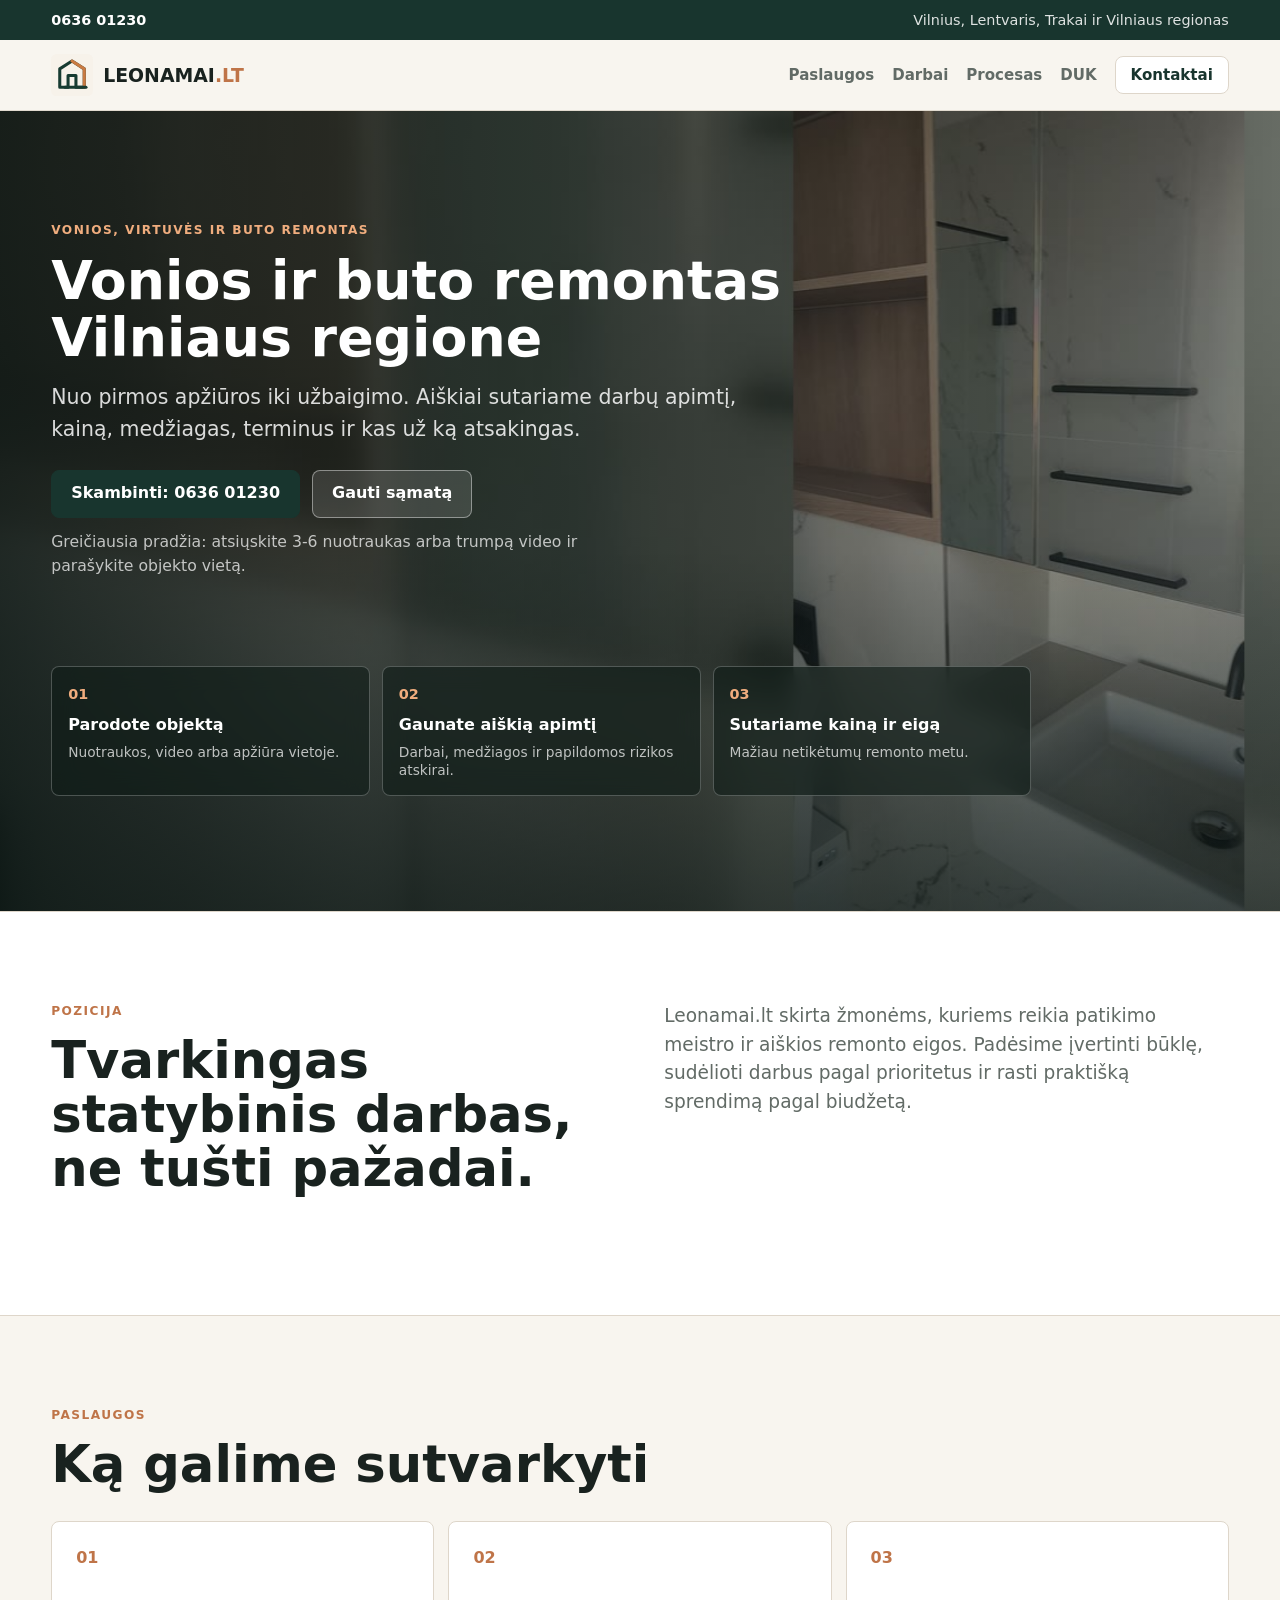
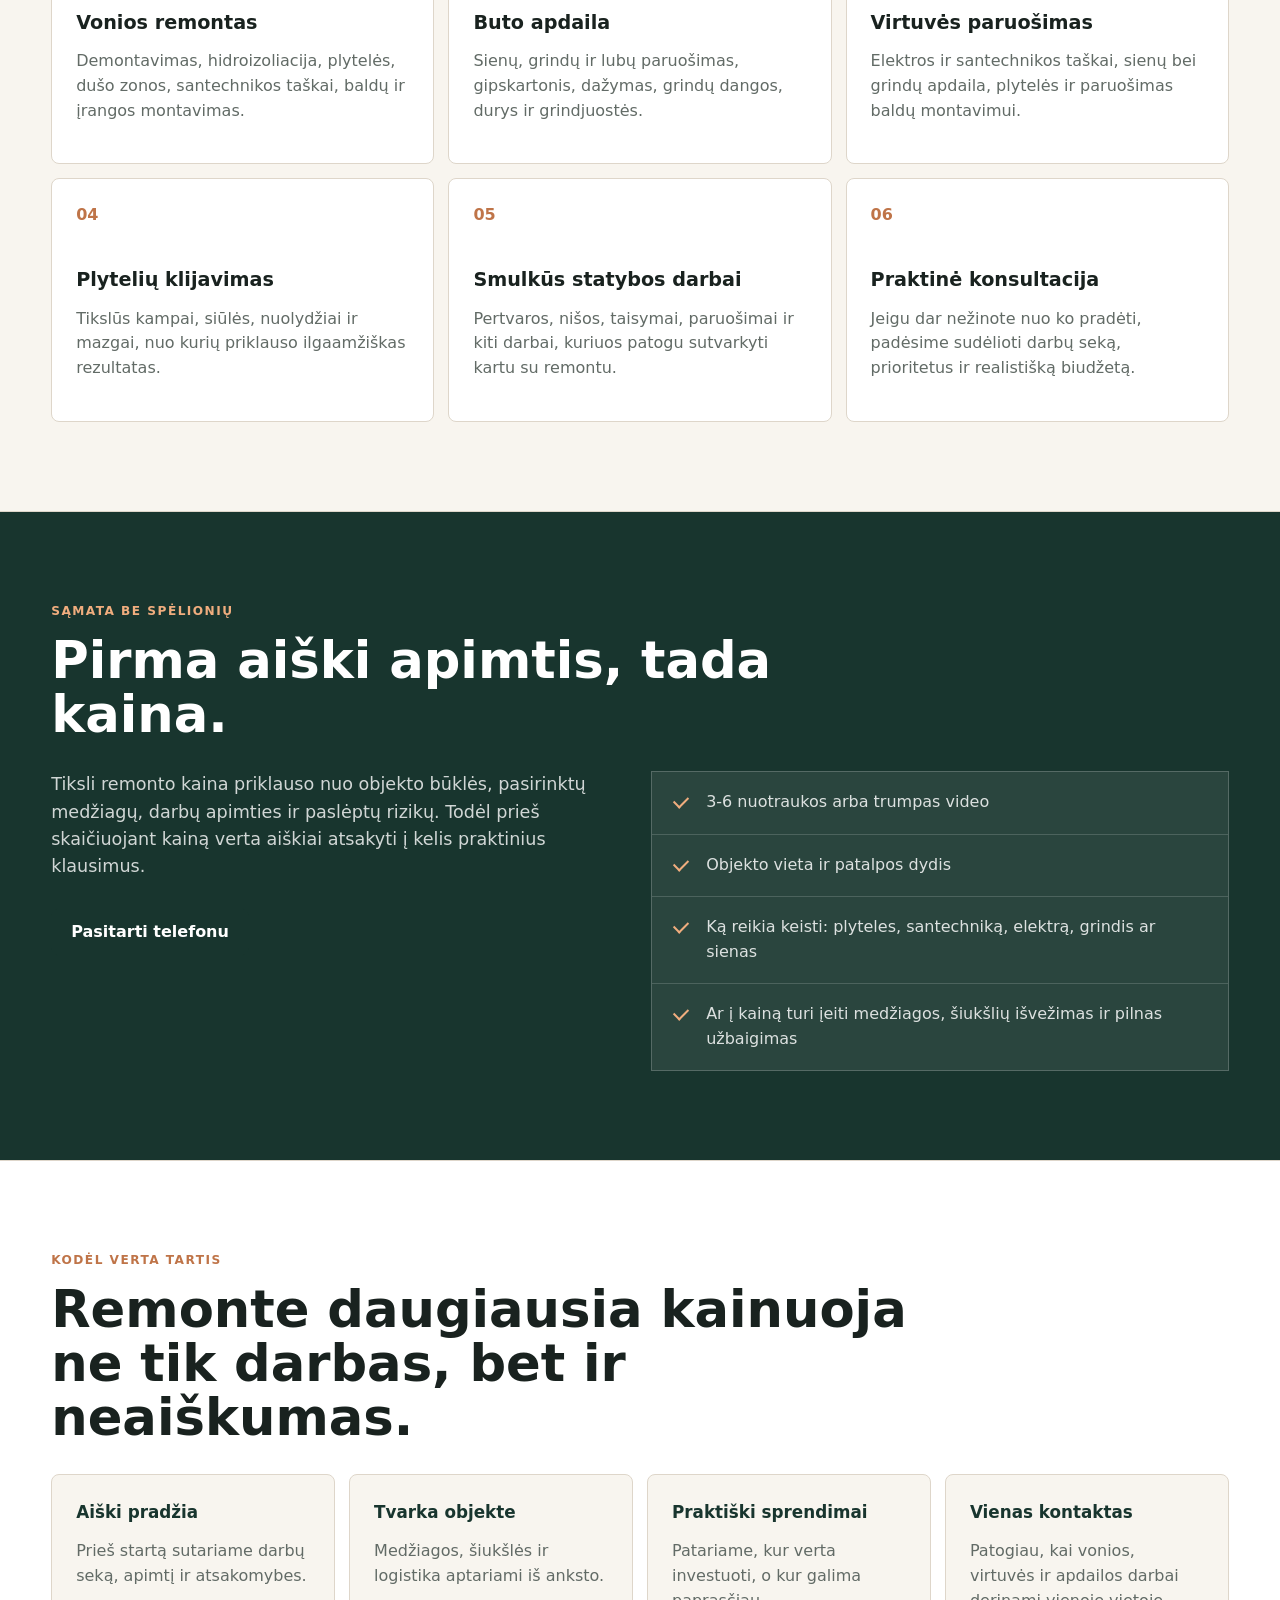
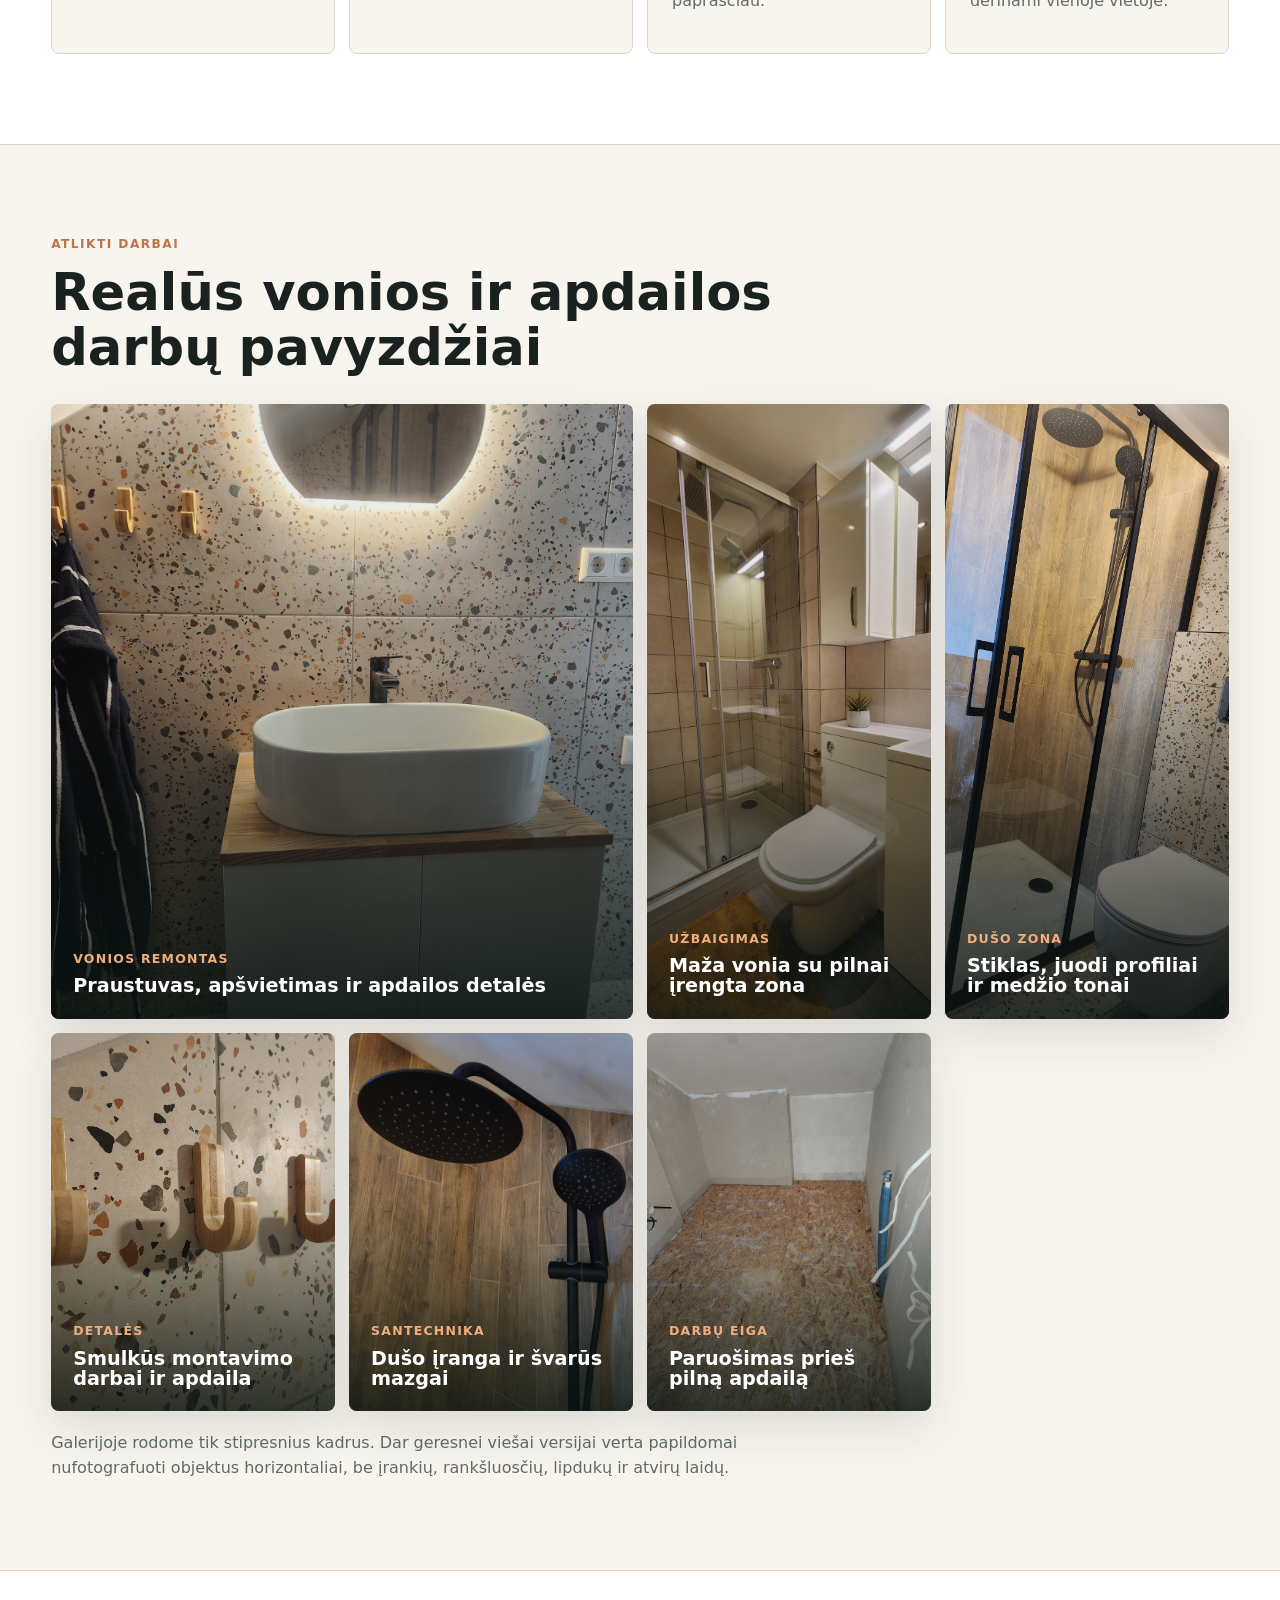
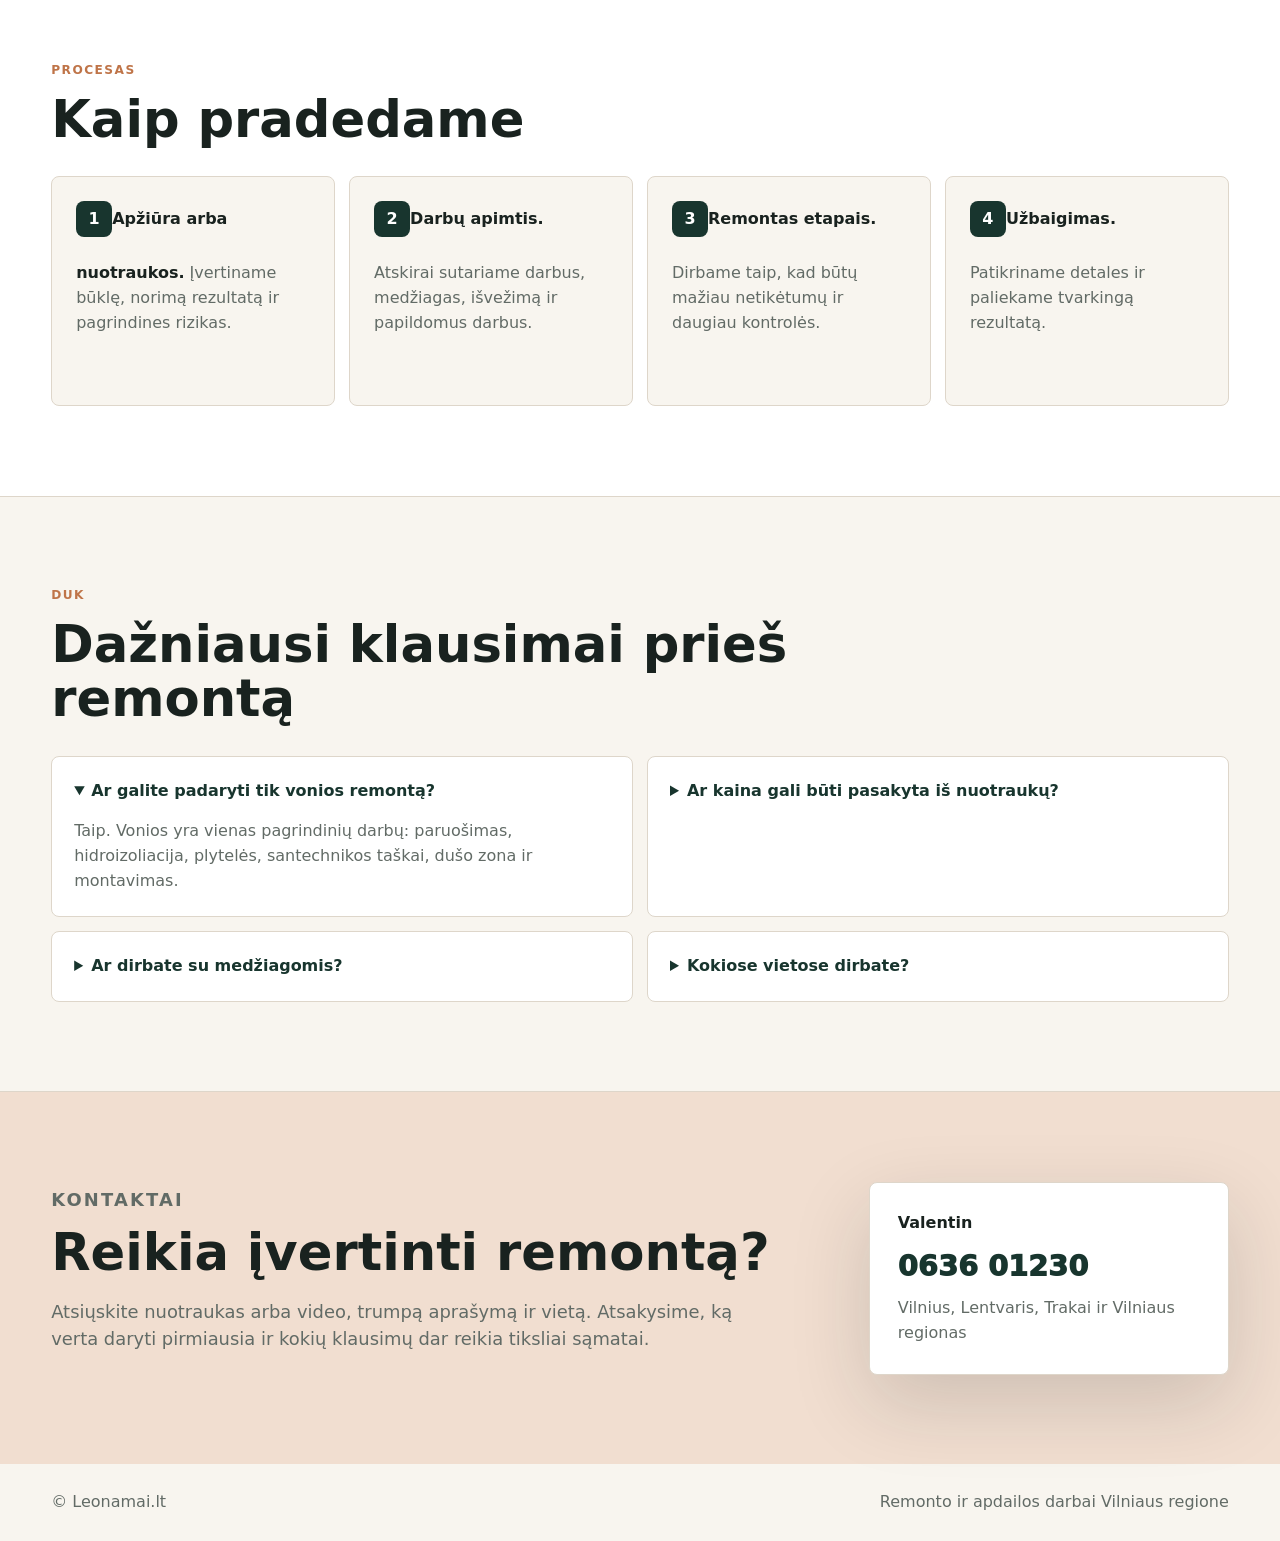
==== commit 818f1bfd: "Improve Leonamai hero conversion layout" ====
--- a/site/index.html
+++ b/site/index.html
@@ -39,18 +39,19 @@
         </video>
       </div>
       <div class="hero-panel">
-        <p class="eyebrow">Būsto remontas be nereikalingo chaoso</p>
-        <h1>Vonios, virtuvės ir buto remontas Vilniaus regione</h1>
-        <p class="lead">Atliekame praktiškus remonto ir apdailos darbus nuo paruošimo iki užbaigimo. Prieš startą aiškiai sutariame darbų apimtį, eigą, medžiagas ir atsakomybes.</p>
+        <p class="eyebrow">Vonios, virtuvės ir buto remontas</p>
+        <h1>Vonios ir buto remontas Vilniaus regione</h1>
+        <p class="lead">Nuo pirmos apžiūros iki užbaigimo. Aiškiai sutariame darbų apimtį, kainą, medžiagas, terminus ir kas už ką atsakingas.</p>
         <div class="actions">
           <a class="button" href="tel:+37063601230">Skambinti: 0636 01230</a>
           <a class="button secondary" href="#kainos">Gauti sąmatą</a>
         </div>
-      </div>
-      <div class="hero-facts" aria-label="Svarbiausi privalumai">
-        <div><strong>01</strong><span>Aiški darbų apimtis prieš pradedant</span></div>
-        <div><strong>02</strong><span>Vonios, virtuvės ir buto apdaila iš vienų rankų</span></div>
-        <div><strong>03</strong><span>Rizikos, šiukšlės ir medžiagos aptariamos iš anksto</span></div>
+        <p class="hero-note">Greičiausia pradžia: atsiųskite 3-6 nuotraukas arba trumpą video ir parašykite objekto vietą.</p>
+      </div>
+      <div class="hero-facts" aria-label="Kaip užsisakyti remontą">
+        <div><strong>01</strong><span>Parodote objektą</span><p>Nuotraukos, video arba apžiūra vietoje.</p></div>
+        <div><strong>02</strong><span>Gaunate aiškią apimtį</span><p>Darbai, medžiagos ir papildomos rizikos atskirai.</p></div>
+        <div><strong>03</strong><span>Sutariame kainą ir eigą</span><p>Mažiau netikėtumų remonto metu.</p></div>
       </div>
     </section>
 
--- a/site/styles.css
+++ b/site/styles.css
@@ -112,8 +112,8 @@
   position: relative;
   min-height: calc(100vh - 100px);
   display: grid;
-  align-items: end;
-  padding: clamp(34px, 6vw, 78px) clamp(18px, 4vw, 58px);
+  align-items: start;
+  padding: clamp(30px, 5vw, 58px) clamp(18px, 4vw, 58px);
   overflow: hidden;
   background: var(--forest);
   color: #fff;
@@ -150,7 +150,7 @@
   position: relative;
   z-index: 1;
   max-width: 760px;
-  padding-top: 72px;
+  padding-top: 52px;
 }
 
 .eyebrow {
@@ -173,8 +173,8 @@
 }
 
 h1 {
-  max-width: 760px;
-  font-size: clamp(2.35rem, 6.8vw, 5.8rem);
+  max-width: 820px;
+  font-size: clamp(2.25rem, 4.2vw, 3.65rem);
 }
 
 h2 {
@@ -185,8 +185,8 @@
 h3 { font-size: 1.2rem; }
 
 .lead {
-  max-width: 650px;
-  margin: 22px 0 0;
+  max-width: 690px;
+  margin: 16px 0 0;
   color: rgba(255, 255, 255, .84);
   font-size: clamp(1.04rem, 1.7vw, 1.28rem);
 }
@@ -195,7 +195,7 @@
   display: flex;
   gap: 12px;
   flex-wrap: wrap;
-  margin-top: 30px;
+  margin-top: 24px;
 }
 
 .button {
@@ -220,34 +220,50 @@
 
 .estimate .button { margin-top: 10px; }
 
+.hero-note {
+  max-width: 560px;
+  margin: 12px 0 0;
+  color: rgba(255, 255, 255, .72);
+  font-size: .98rem;
+}
+
 .hero-facts {
   position: relative;
   z-index: 1;
   display: grid;
   grid-template-columns: repeat(3, minmax(0, 1fr));
-  gap: 1px;
-  width: min(100%, 1040px);
-  margin-top: clamp(42px, 8vw, 96px);
-  background: rgba(255, 255, 255, .2);
-  border: 1px solid rgba(255, 255, 255, .22);
+  gap: 12px;
+  width: min(100%, 980px);
+  margin-top: clamp(18px, 3vw, 30px);
 }
 
 .hero-facts div {
-  min-height: 112px;
-  padding: 20px;
-  background: rgba(15, 28, 24, .58);
+  min-height: 92px;
+  padding: 16px;
+  border: 1px solid rgba(255, 255, 255, .24);
+  border-radius: 8px;
+  background: rgba(15, 28, 24, .62);
+  backdrop-filter: blur(12px);
 }
 
 .hero-facts strong {
   display: block;
-  margin-bottom: 10px;
+  margin-bottom: 8px;
   color: #f0ad7e;
+  font-size: .9rem;
 }
 
 .hero-facts span {
   display: block;
-  max-width: 260px;
-  color: rgba(255, 255, 255, .86);
+  color: #fff;
+  font-weight: 900;
+}
+
+.hero-facts p {
+  margin: 5px 0 0;
+  color: rgba(255, 255, 255, .72);
+  font-size: .86rem;
+  line-height: 1.32;
 }
 
 .section {
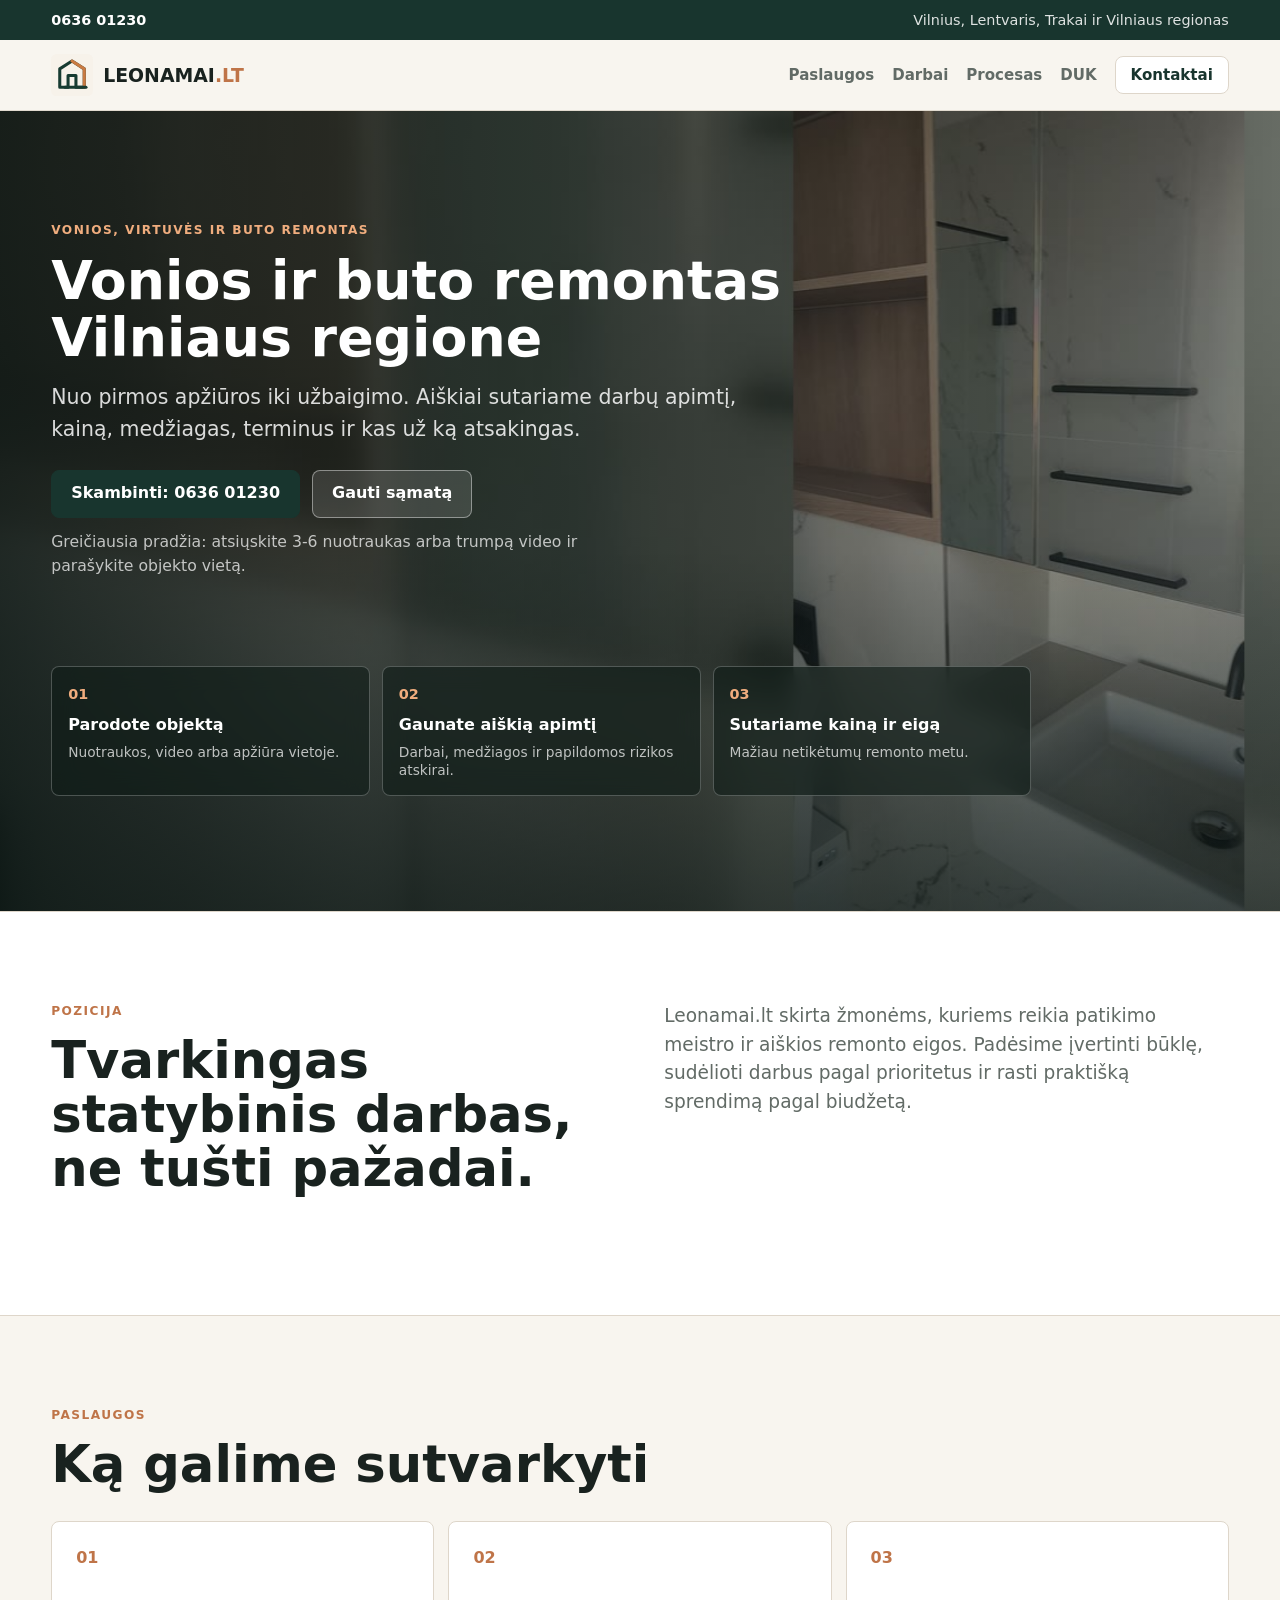
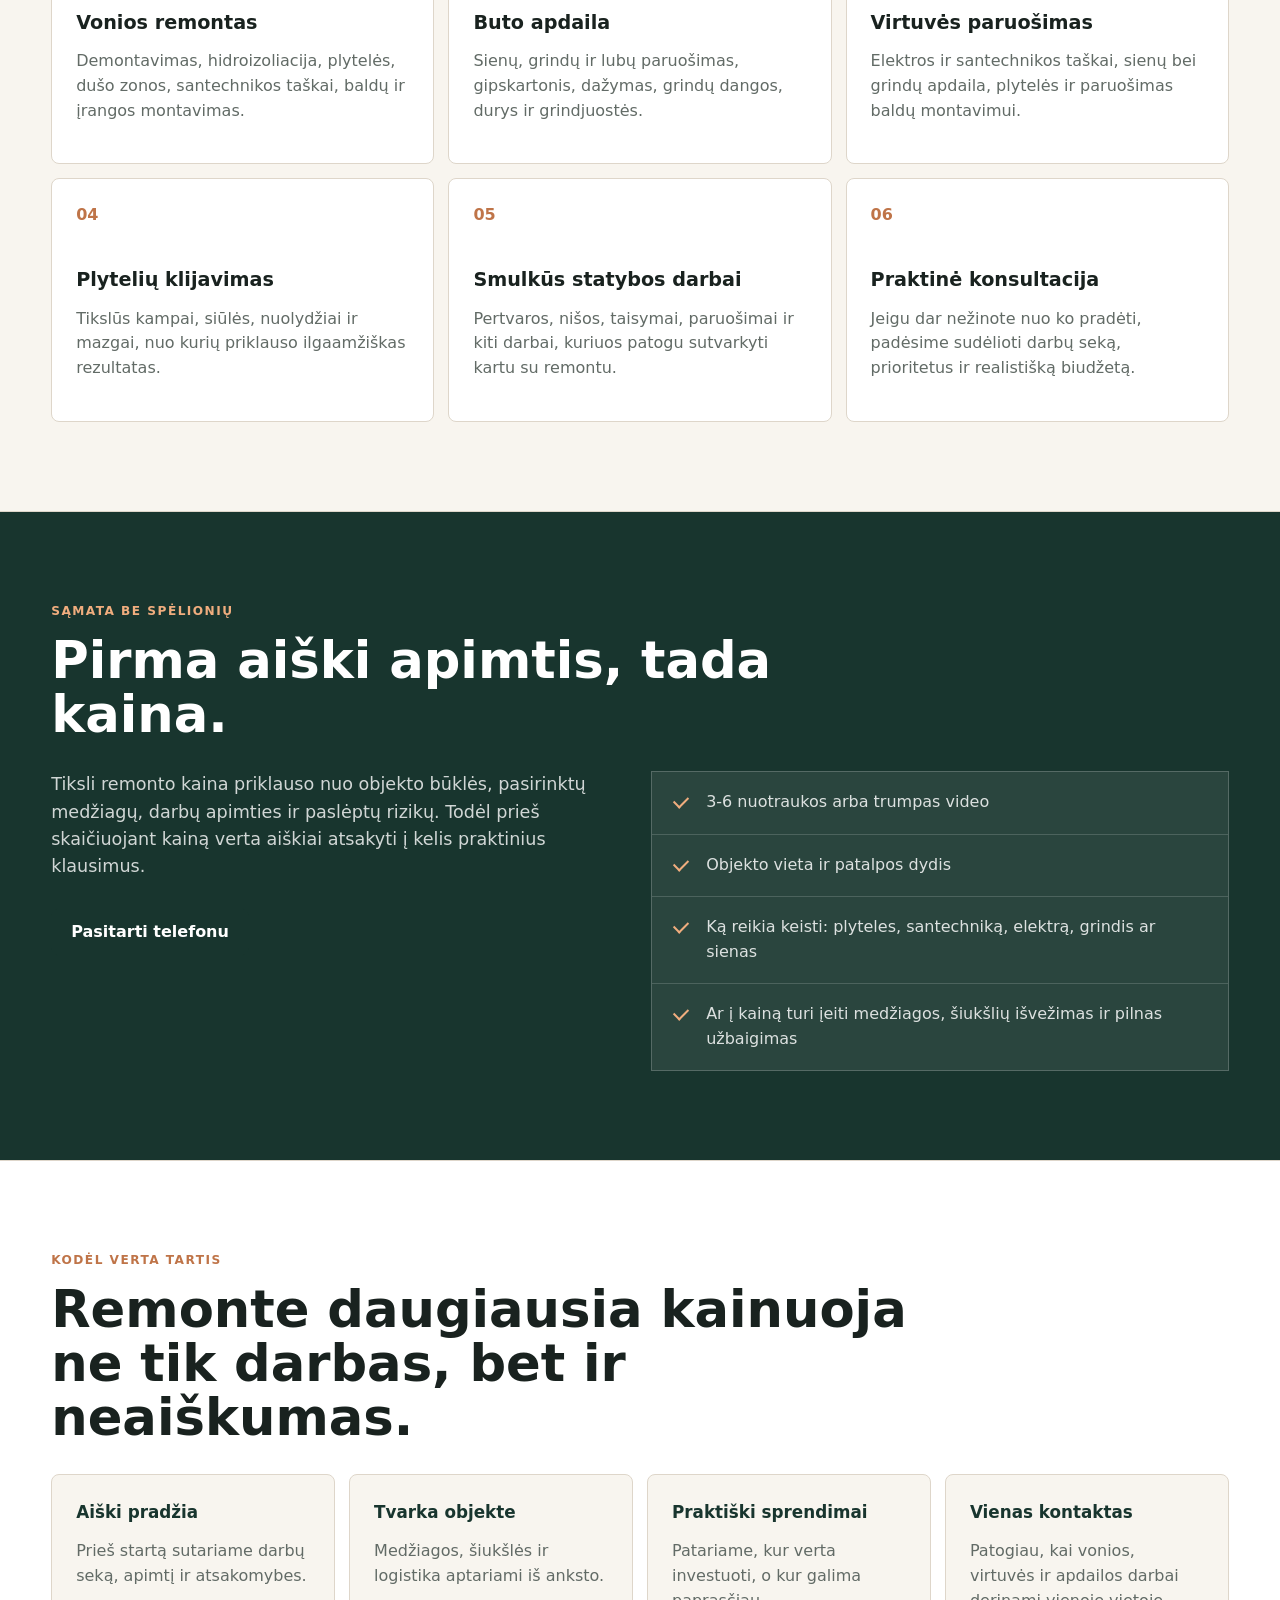
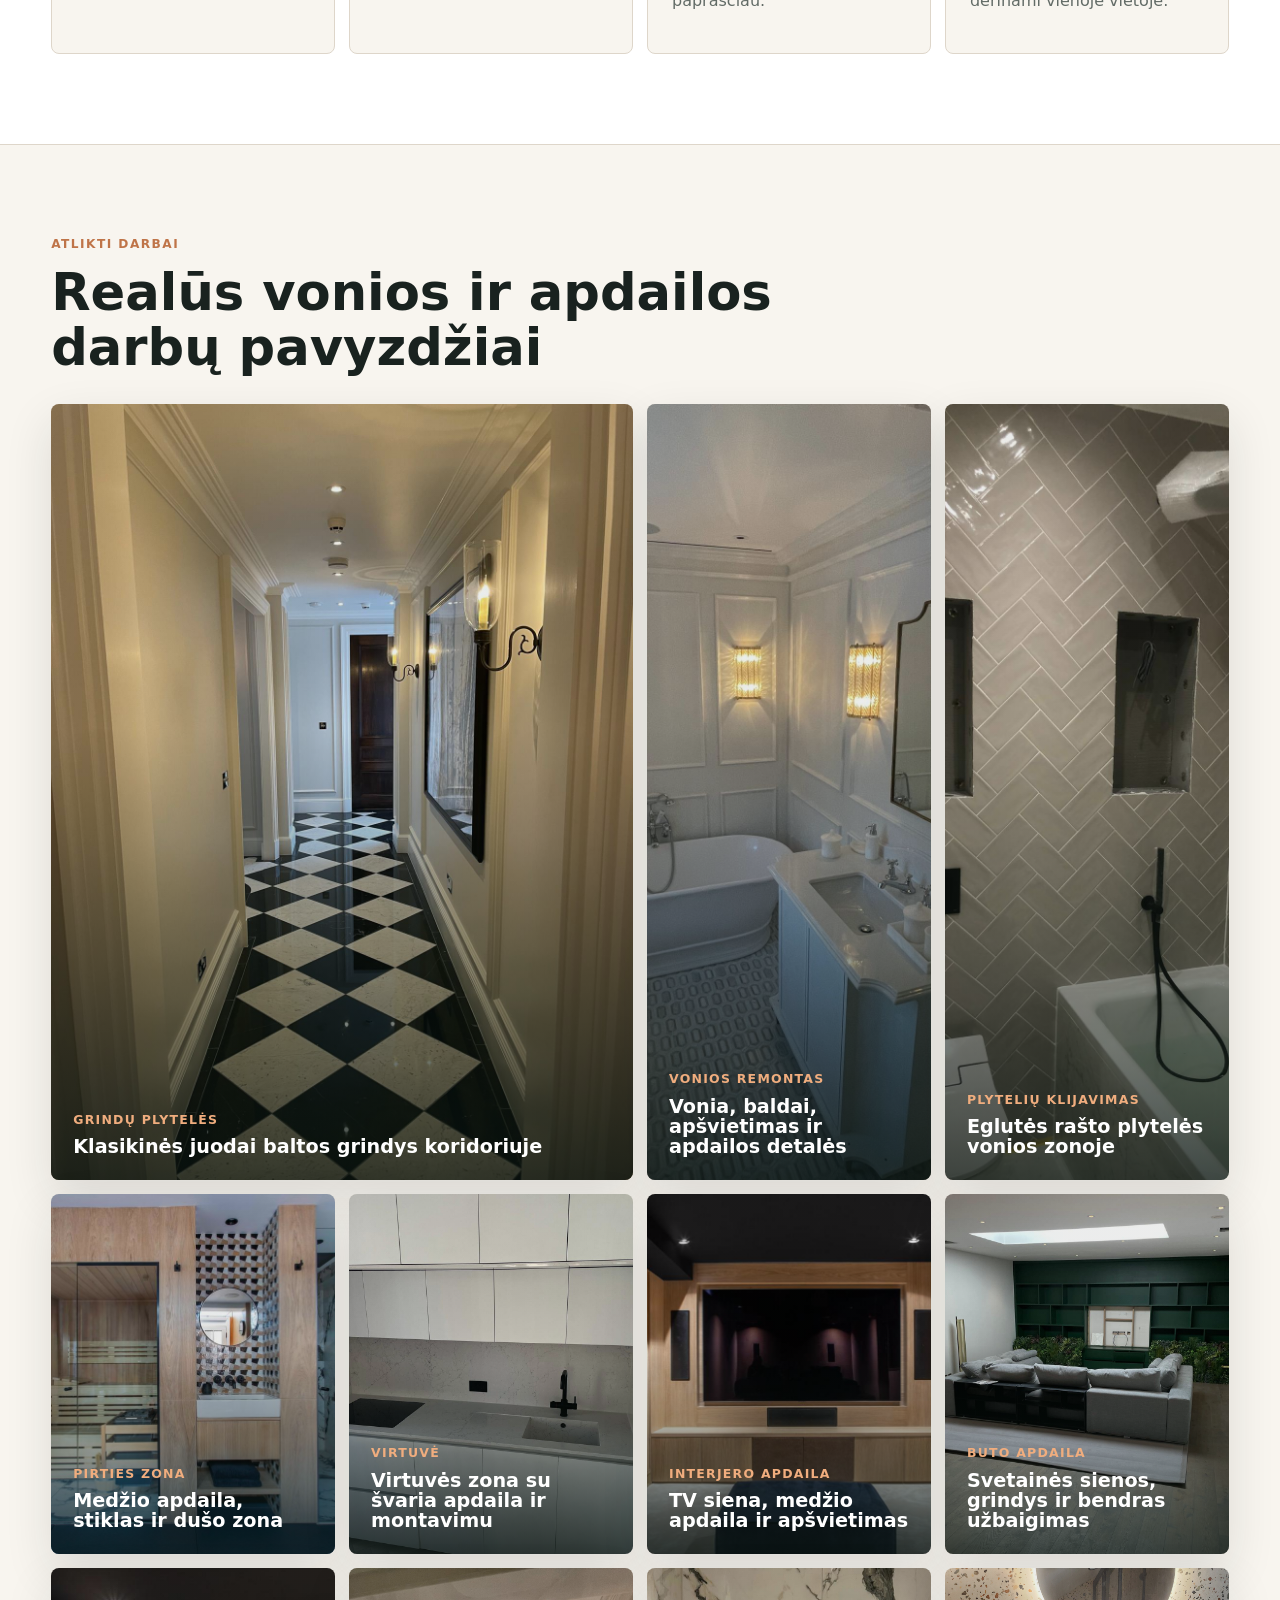
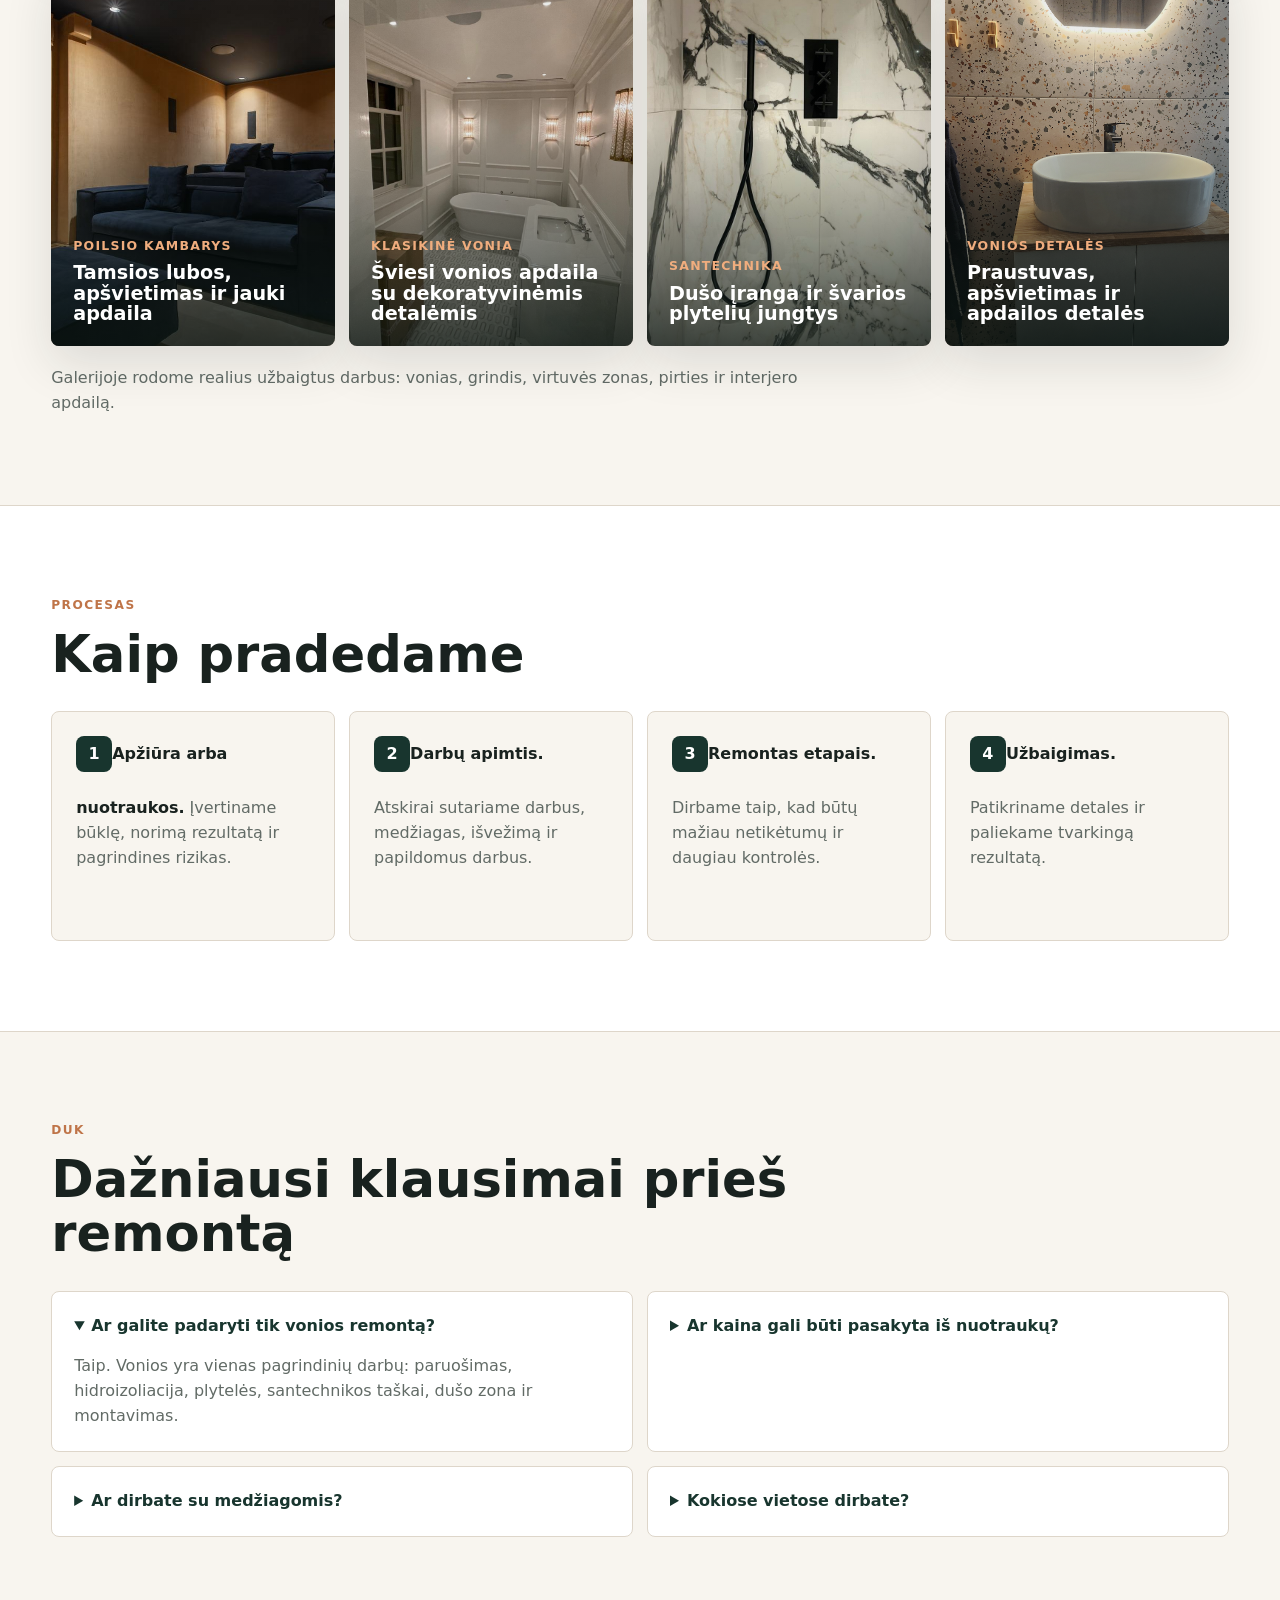
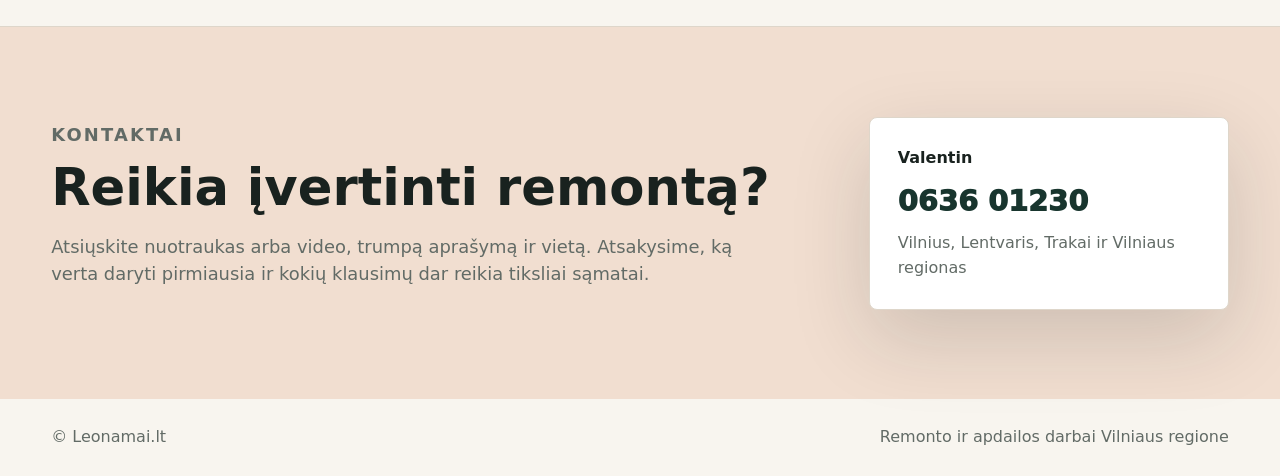
==== commit 13bb9053: "Add stronger project gallery photos" ====
--- a/site/index.html
+++ b/site/index.html
@@ -141,49 +141,84 @@
       </div>
       <div class="project-grid">
         <article class="project-card large">
+          <img src="assets/project-hallway-checkerboard.jpg" alt="Klasikinės juodai baltos grindų plytelės koridoriuje" />
+          <div>
+            <p>Grindų plytelės</p>
+            <h3>Klasikinės juodai baltos grindys koridoriuje</h3>
+          </div>
+        </article>
+        <article class="project-card">
+          <img src="assets/project-classic-bathroom.jpg" alt="Klasikinė vonia su baltais baldais, veidrodžiu ir sieniniais šviestuvais" />
+          <div>
+            <p>Vonios remontas</p>
+            <h3>Vonia, baldai, apšvietimas ir apdailos detalės</h3>
+          </div>
+        </article>
+        <article class="project-card">
+          <img src="assets/project-bath-herringbone.jpg" alt="Vonia su eglutės rašto plytelėmis ir juoda dušo įranga" />
+          <div>
+            <p>Plytelių klijavimas</p>
+            <h3>Eglutės rašto plytelės vonios zonoje</h3>
+          </div>
+        </article>
+        <article class="project-card">
+          <img src="assets/project-sauna-shower.jpg" alt="Pirties ir dušo zona su medžio apdaila ir marmuro imitacijos plytelėmis" />
+          <div>
+            <p>Pirties zona</p>
+            <h3>Medžio apdaila, stiklas ir dušo zona</h3>
+          </div>
+        </article>
+        <article class="project-card">
+          <img src="assets/project-white-kitchen.jpg" alt="Balta virtuvė su juoda plautuve ir kaitlente" />
+          <div>
+            <p>Virtuvė</p>
+            <h3>Virtuvės zona su švaria apdaila ir montavimu</h3>
+          </div>
+        </article>
+        <article class="project-card">
+          <img src="assets/project-media-wall.jpg" alt="Poilsio kambario TV siena su medžio plokštėmis ir paslėptu apšvietimu" />
+          <div>
+            <p>Interjero apdaila</p>
+            <h3>TV siena, medžio apdaila ir apšvietimas</h3>
+          </div>
+        </article>
+        <article class="project-card">
+          <img src="assets/project-living-room.jpg" alt="Svetainės remontas su žalia akustine siena ir šviesiomis grindimis" />
+          <div>
+            <p>Buto apdaila</p>
+            <h3>Svetainės sienos, grindys ir bendras užbaigimas</h3>
+          </div>
+        </article>
+        <article class="project-card">
+          <img src="assets/project-cinema-room.jpg" alt="Poilsio kambarys su tamsiomis lubomis, sofa ir paslėptu apšvietimu" />
+          <div>
+            <p>Poilsio kambarys</p>
+            <h3>Tamsios lubos, apšvietimas ir jauki apdaila</h3>
+          </div>
+        </article>
+        <article class="project-card">
+          <img src="assets/project-bathroom-doorway.jpg" alt="Klasikinė balta vonia matoma pro duris" />
+          <div>
+            <p>Klasikinė vonia</p>
+            <h3>Šviesi vonios apdaila su dekoratyvinėmis detalėmis</h3>
+          </div>
+        </article>
+        <article class="project-card">
+          <img src="assets/project-marble-shower-detail.jpg" alt="Juoda dušo įranga prie marmuro imitacijos plytelių" />
+          <div>
+            <p>Santechnika</p>
+            <h3>Dušo įranga ir švarios plytelių jungtys</h3>
+          </div>
+        </article>
+        <article class="project-card">
           <img src="assets/project-vanity.jpg" alt="Įrengta vonios praustuvo zona su veidrodžiu ir terrazzo plytelėmis" />
           <div>
-            <p>Vonios remontas</p>
+            <p>Vonios detalės</p>
             <h3>Praustuvas, apšvietimas ir apdailos detalės</h3>
           </div>
         </article>
-        <article class="project-card">
-          <img src="assets/project-finished-bath.jpg" alt="Užbaigtas mažos vonios kambario remontas" />
-          <div>
-            <p>Užbaigimas</p>
-            <h3>Maža vonia su pilnai įrengta zona</h3>
-          </div>
-        </article>
-        <article class="project-card">
-          <img src="assets/project-shower.jpg" alt="Dušo zona su stiklo pertvara ir medžio imitacijos plytelėmis" />
-          <div>
-            <p>Dušo zona</p>
-            <h3>Stiklas, juodi profiliai ir medžio tonai</h3>
-          </div>
-        </article>
-        <article class="project-card">
-          <img src="assets/project-hooks.jpg" alt="Vonios kabliukų ir terrazzo plytelių detalė" />
-          <div>
-            <p>Detalės</p>
-            <h3>Smulkūs montavimo darbai ir apdaila</h3>
-          </div>
-        </article>
-        <article class="project-card">
-          <img src="assets/project-shower-detail.jpg" alt="Juoda dušo galvutė prie medžio imitacijos plytelių" />
-          <div>
-            <p>Santechnika</p>
-            <h3>Dušo įranga ir švarūs mazgai</h3>
-          </div>
-        </article>
-        <article class="project-card">
-          <img src="assets/project-before.jpg" alt="Vonios remonto pradžios etapas su paruošta patalpa" />
-          <div>
-            <p>Darbų eiga</p>
-            <h3>Paruošimas prieš pilną apdailą</h3>
-          </div>
-        </article>
-      </div>
-      <p class="note">Galerijoje rodome tik stipresnius kadrus. Dar geresnei viešai versijai verta papildomai nufotografuoti objektus horizontaliai, be įrankių, rankšluosčių, lipdukų ir atvirų laidų.</p>
+      </div>
+      <p class="note">Galerijoje rodome realius užbaigtus darbus: vonias, grindis, virtuvės zonas, pirties ir interjero apdailą.</p>
     </section>
 
     <section id="procesas" class="section process">
--- a/site/styles.css
+++ b/site/styles.css
@@ -584,8 +584,8 @@
   }
 
   .topbar {
-    padding: 8px 18px;
-    font-size: .8rem;
+    padding: 7px 16px;
+    font-size: .76rem;
   }
 
   .topbar span {
@@ -596,13 +596,13 @@
     position: relative;
     flex-direction: column;
     align-items: flex-start;
-    gap: 14px;
-    padding: 13px 18px 16px;
+    gap: 10px;
+    padding: 11px 16px 13px;
   }
 
   .brand img {
-    width: 34px;
-    height: 34px;
+    width: 32px;
+    height: 32px;
   }
 
   .brand > span {
@@ -611,17 +611,22 @@
 
   nav {
     width: 100%;
-    display: grid;
-    grid-template-columns: repeat(3, minmax(0, 1fr));
-    gap: 8px;
-    font-size: .84rem;
-  }
+    display: flex;
+    gap: 6px;
+    overflow-x: auto;
+    padding-bottom: 2px;
+    font-size: .75rem;
+    scrollbar-width: none;
+  }
+
+  nav::-webkit-scrollbar { display: none; }
 
   nav a,
   .nav-cta {
-    min-height: 38px;
+    flex: 0 0 auto;
+    min-height: 32px;
     justify-content: center;
-    padding: 0 10px;
+    padding: 0 9px;
     border: 1px solid var(--line);
     border-radius: 8px;
     background: rgba(255, 255, 255, .56);
@@ -629,20 +634,69 @@
   }
 
   .hero {
-    min-height: 680px;
-    align-items: end;
-    padding-top: 34px;
+    display: block;
+    min-height: auto;
+    padding: 0;
+    background: #0d1815;
+    color: #fff;
+  }
+
+  .hero-media {
+    position: relative;
+    height: min(62vh, 560px);
+    min-height: 430px;
+    overflow: hidden;
   }
 
   .hero-media::after {
     background:
-      linear-gradient(90deg, rgba(13, 24, 21, .82), rgba(13, 24, 21, .48)),
-      linear-gradient(0deg, rgba(13, 24, 21, .74) 0%, rgba(13, 24, 21, .08) 66%);
+      linear-gradient(180deg, rgba(13, 24, 21, .16) 0%, rgba(13, 24, 21, 0) 34%),
+      linear-gradient(0deg, rgba(13, 24, 21, .88) 0%, rgba(13, 24, 21, .22) 32%, rgba(13, 24, 21, 0) 58%);
+  }
+
+  .hero-media video {
+    object-position: center center;
+  }
+
+  .hero-panel {
+    padding: 0 18px 22px;
+    margin-top: -132px;
+    max-width: none;
+    text-shadow: 0 2px 18px rgba(0, 0, 0, .45);
+  }
+
+  .hero .eyebrow {
+    margin-bottom: 8px;
+    font-size: .68rem;
+  }
+
+  h1 {
+    font-size: 1.92rem;
+  }
+
+  .lead {
+    margin-top: 12px;
+    font-size: 1.02rem;
+    line-height: 1.46;
   }
 
   .actions,
   .button {
     width: 100%;
+  }
+
+  .actions {
+    gap: 10px;
+    margin-top: 18px;
+  }
+
+  .hero-note {
+    font-size: .9rem;
+  }
+
+  .hero-facts {
+    padding: 0 18px 26px;
+    margin-top: 0;
   }
 
   .service-grid,
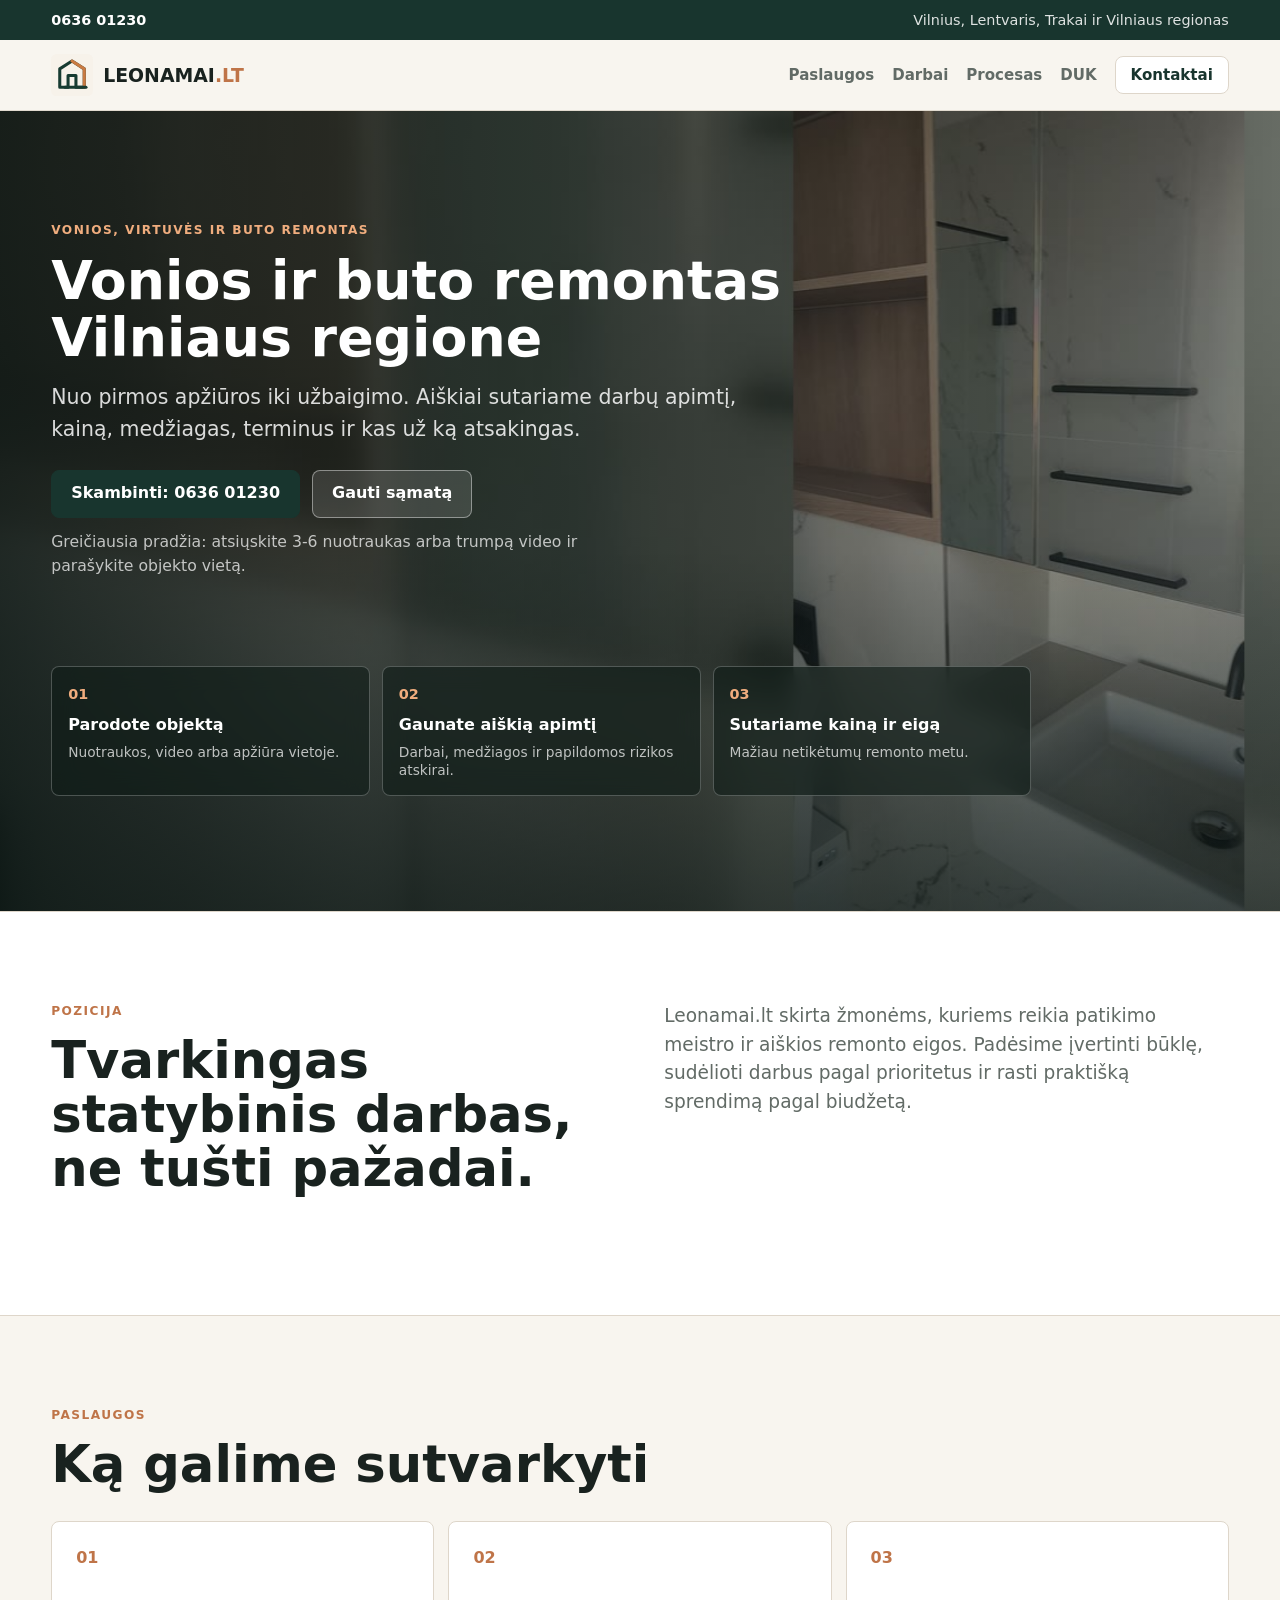
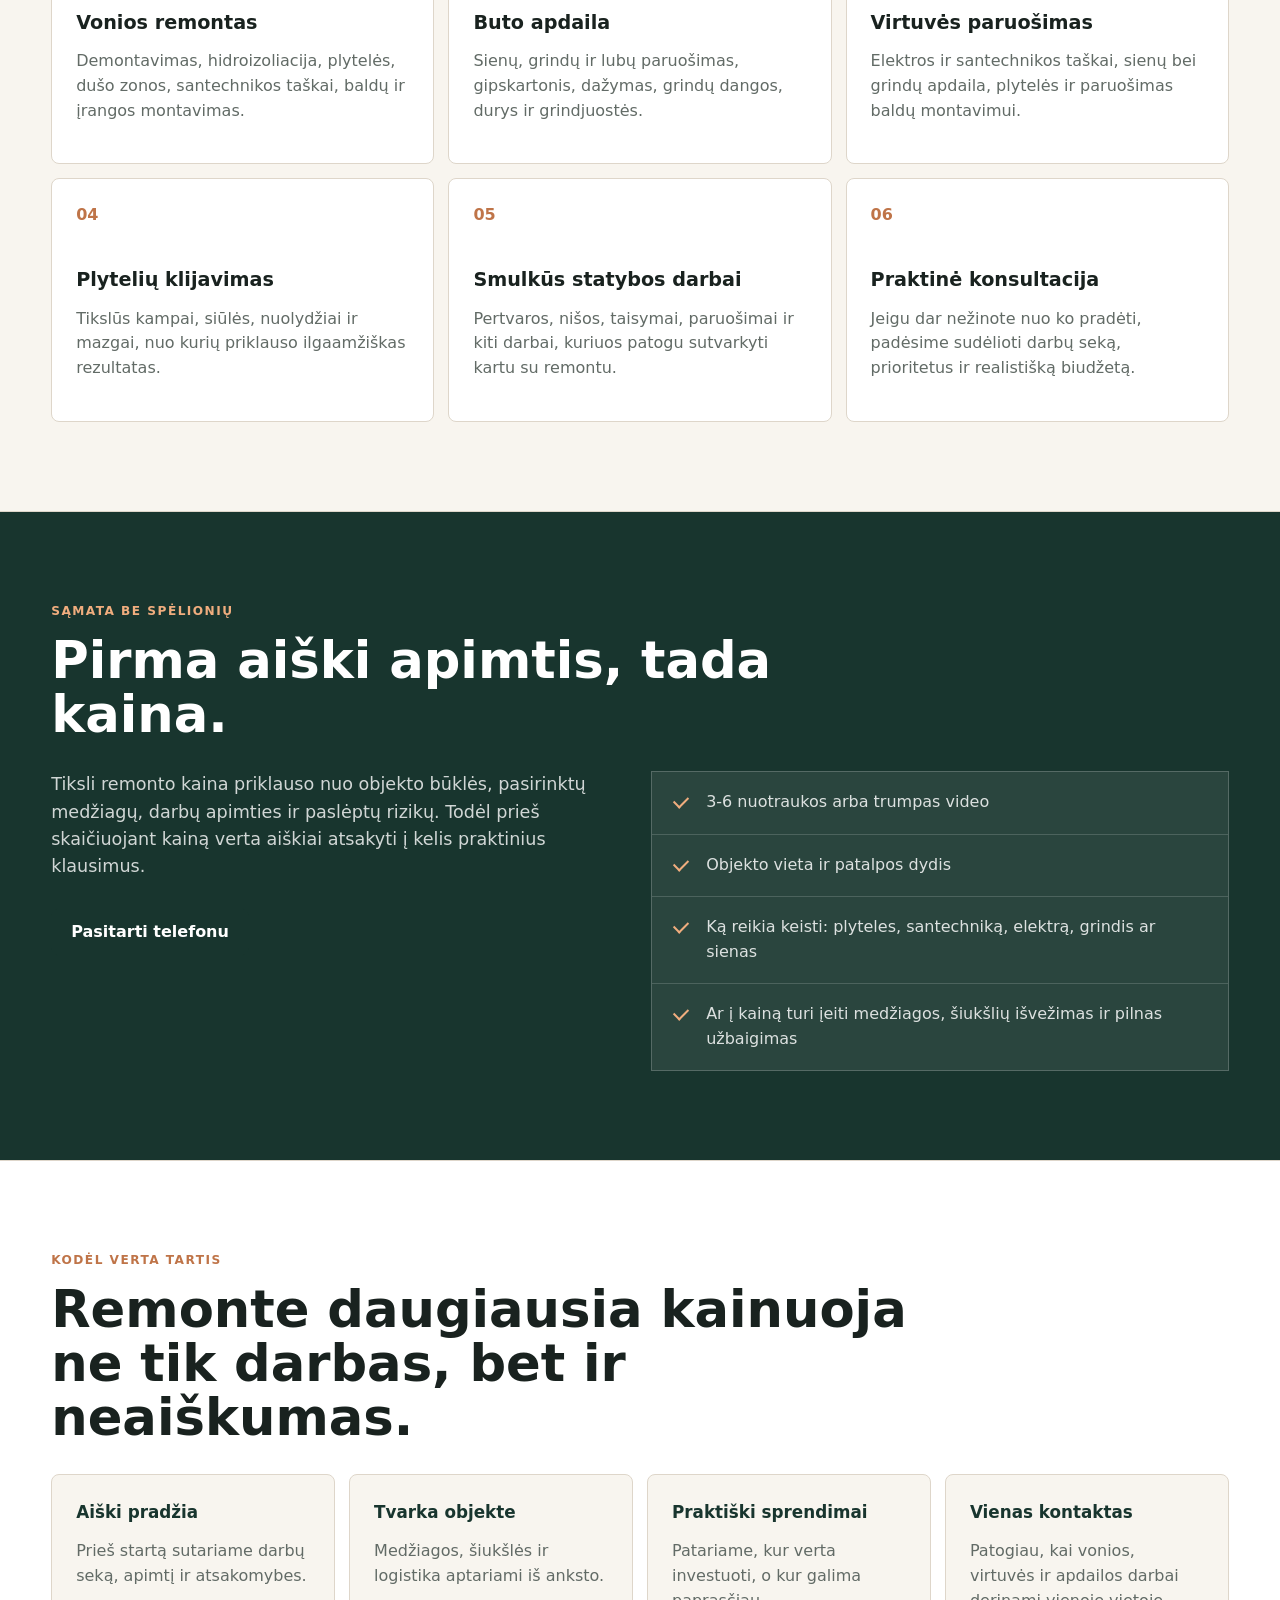
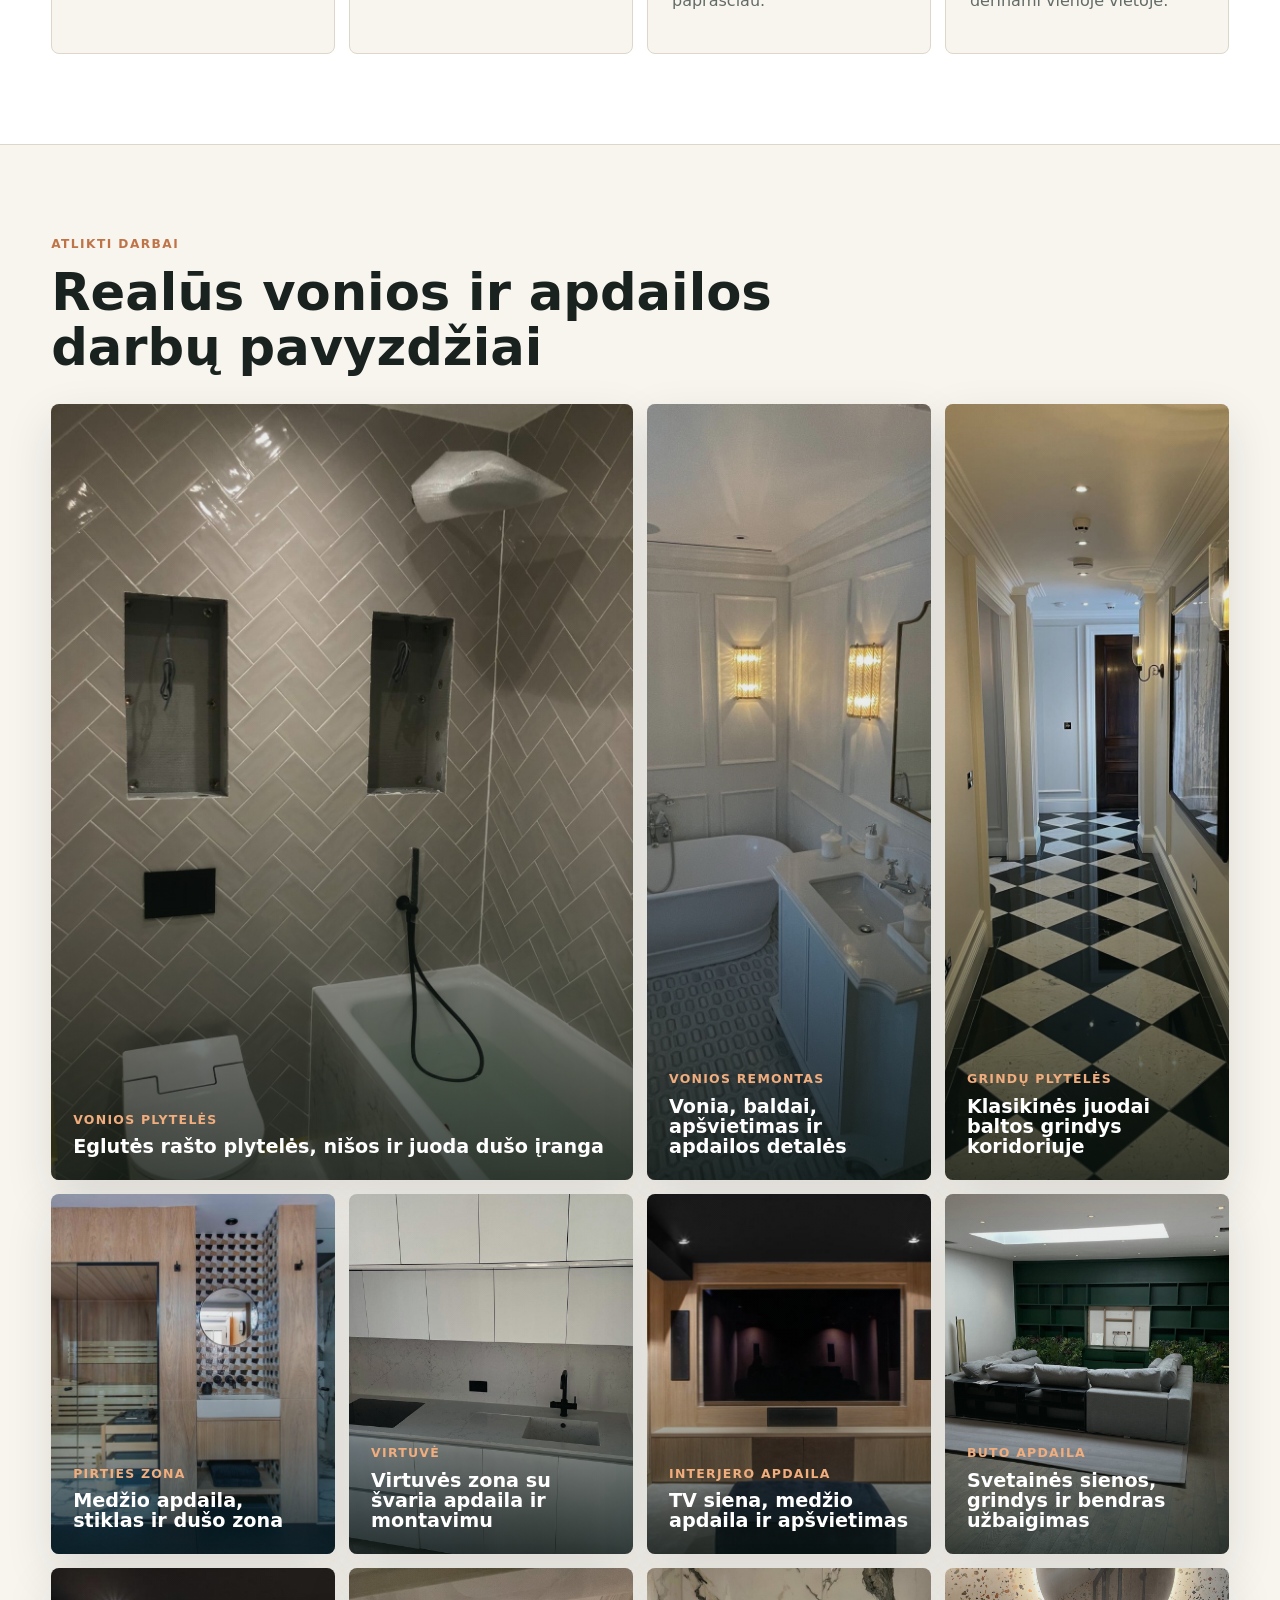
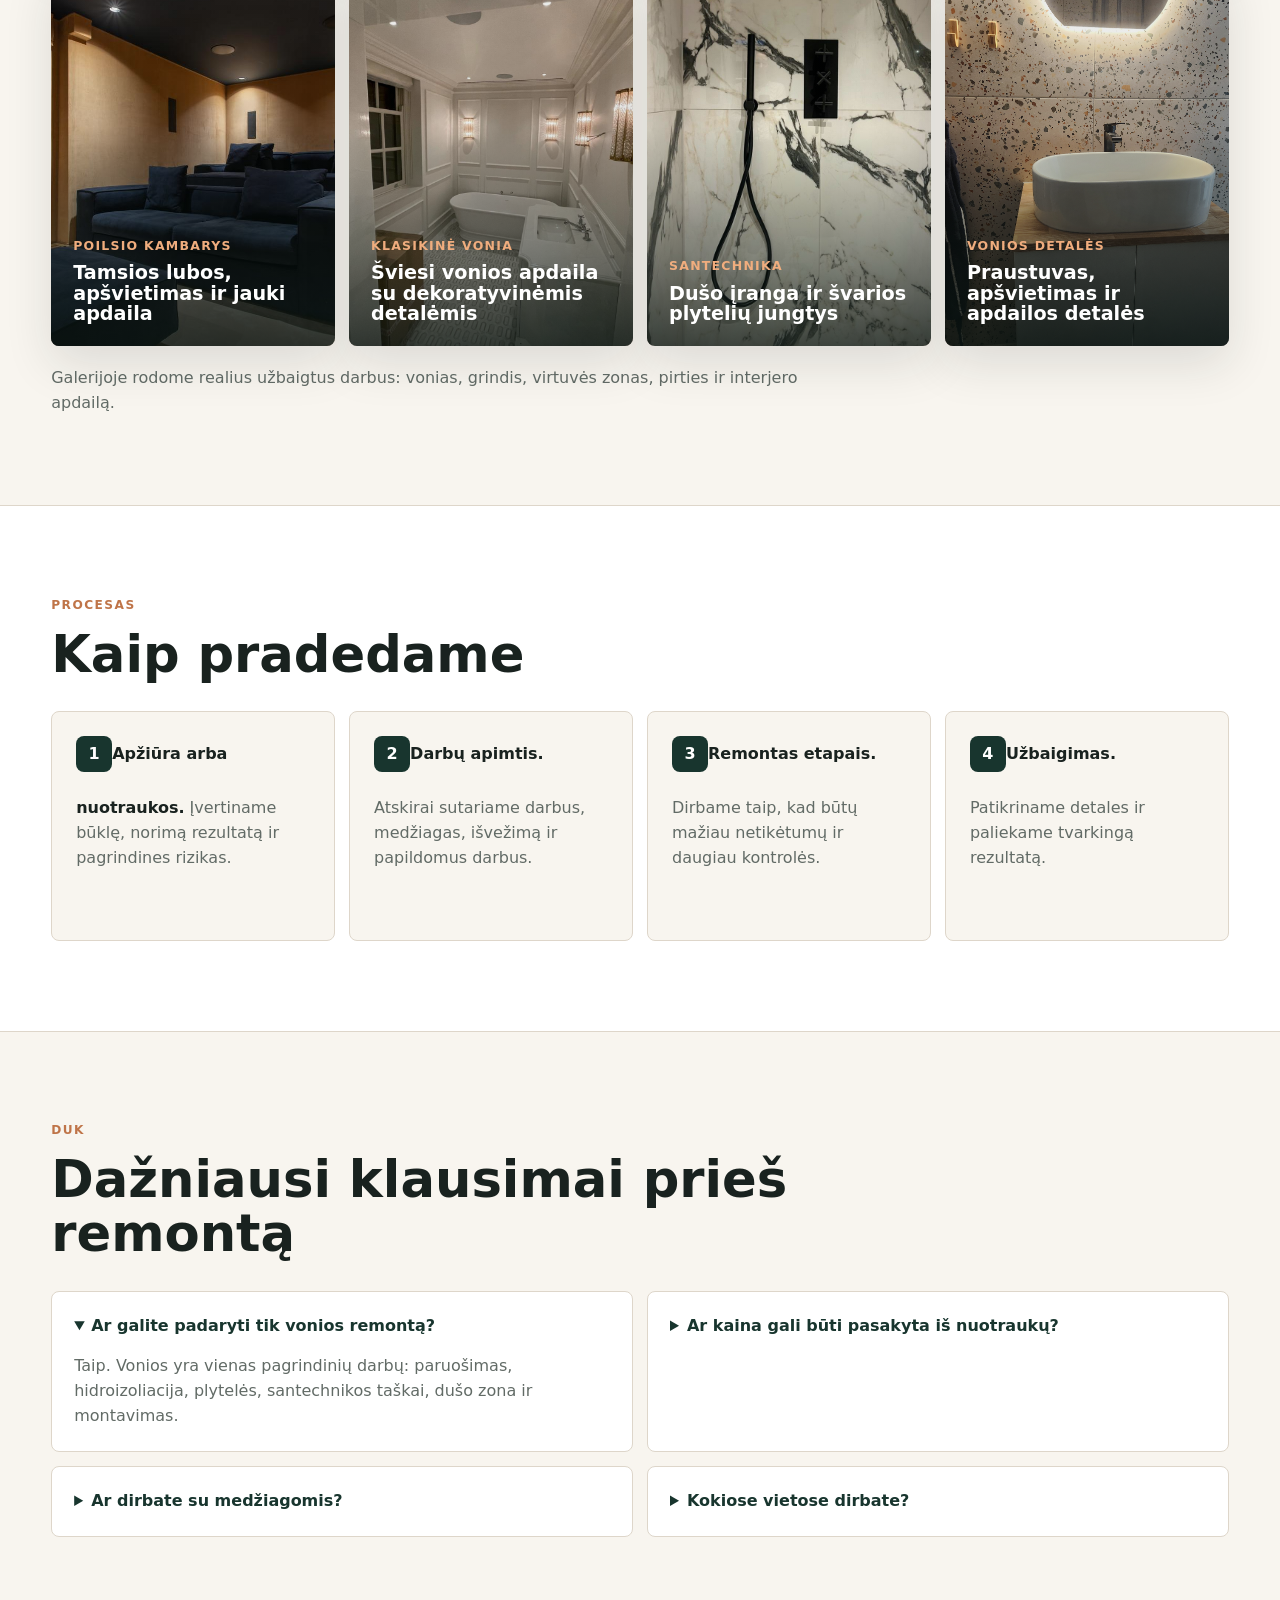
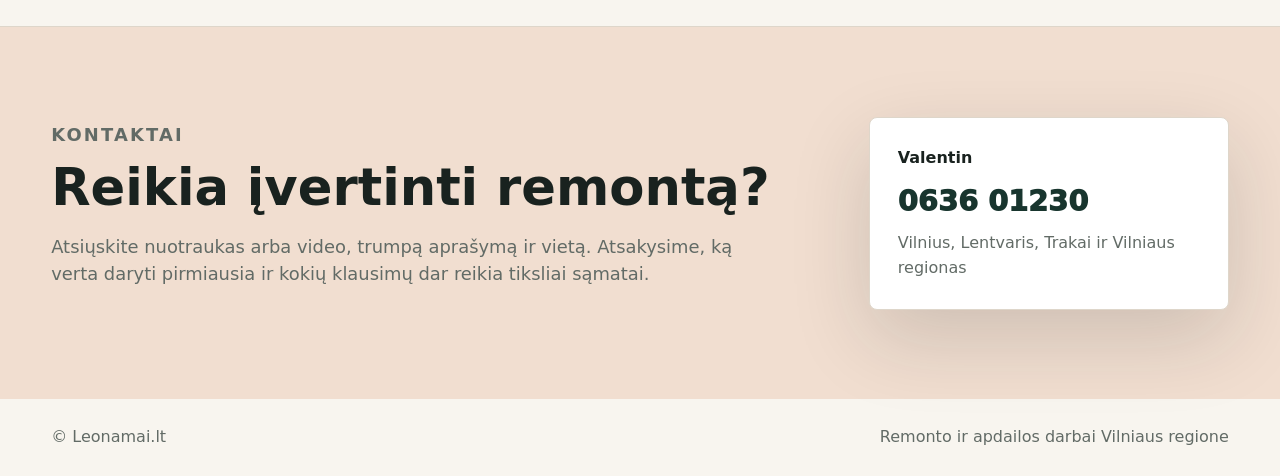
==== commit c91b652c: "Improve mobile hero and project focus" ====
--- a/site/index.html
+++ b/site/index.html
@@ -141,24 +141,24 @@
       </div>
       <div class="project-grid">
         <article class="project-card large">
+          <img src="assets/project-bath-herringbone.jpg" alt="Vonia su eglutės rašto plytelėmis ir juoda dušo įranga" />
+          <div>
+            <p>Vonios plytelės</p>
+            <h3>Eglutės rašto plytelės, nišos ir juoda dušo įranga</h3>
+          </div>
+        </article>
+        <article class="project-card">
+          <img src="assets/project-classic-bathroom.jpg" alt="Klasikinė vonia su baltais baldais, veidrodžiu ir sieniniais šviestuvais" />
+          <div>
+            <p>Vonios remontas</p>
+            <h3>Vonia, baldai, apšvietimas ir apdailos detalės</h3>
+          </div>
+        </article>
+        <article class="project-card">
           <img src="assets/project-hallway-checkerboard.jpg" alt="Klasikinės juodai baltos grindų plytelės koridoriuje" />
           <div>
             <p>Grindų plytelės</p>
             <h3>Klasikinės juodai baltos grindys koridoriuje</h3>
-          </div>
-        </article>
-        <article class="project-card">
-          <img src="assets/project-classic-bathroom.jpg" alt="Klasikinė vonia su baltais baldais, veidrodžiu ir sieniniais šviestuvais" />
-          <div>
-            <p>Vonios remontas</p>
-            <h3>Vonia, baldai, apšvietimas ir apdailos detalės</h3>
-          </div>
-        </article>
-        <article class="project-card">
-          <img src="assets/project-bath-herringbone.jpg" alt="Vonia su eglutės rašto plytelėmis ir juoda dušo įranga" />
-          <div>
-            <p>Plytelių klijavimas</p>
-            <h3>Eglutės rašto plytelės vonios zonoje</h3>
           </div>
         </article>
         <article class="project-card">
--- a/site/styles.css
+++ b/site/styles.css
@@ -637,21 +637,22 @@
     display: block;
     min-height: auto;
     padding: 0;
-    background: #0d1815;
+    background: var(--forest);
     color: #fff;
   }
 
   .hero-media {
     position: relative;
-    height: min(62vh, 560px);
-    min-height: 430px;
+    height: clamp(430px, 70vh, 620px);
+    min-height: 0;
     overflow: hidden;
+    background: #0d1815;
   }
 
   .hero-media::after {
     background:
-      linear-gradient(180deg, rgba(13, 24, 21, .16) 0%, rgba(13, 24, 21, 0) 34%),
-      linear-gradient(0deg, rgba(13, 24, 21, .88) 0%, rgba(13, 24, 21, .22) 32%, rgba(13, 24, 21, 0) 58%);
+      linear-gradient(180deg, rgba(13, 24, 21, .1) 0%, rgba(13, 24, 21, 0) 30%),
+      linear-gradient(0deg, rgba(13, 24, 21, .32) 0%, rgba(13, 24, 21, 0) 34%);
   }
 
   .hero-media video {
@@ -659,10 +660,11 @@
   }
 
   .hero-panel {
-    padding: 0 18px 22px;
-    margin-top: -132px;
+    padding: 24px 18px 22px;
+    margin-top: 0;
     max-width: none;
-    text-shadow: 0 2px 18px rgba(0, 0, 0, .45);
+    background: var(--forest);
+    text-shadow: none;
   }
 
   .hero .eyebrow {
@@ -691,12 +693,14 @@
   }
 
   .hero-note {
+    color: rgba(255, 255, 255, .78);
     font-size: .9rem;
   }
 
   .hero-facts {
-    padding: 0 18px 26px;
+    padding: 0 18px 28px;
     margin-top: 0;
+    background: var(--forest);
   }
 
   .service-grid,
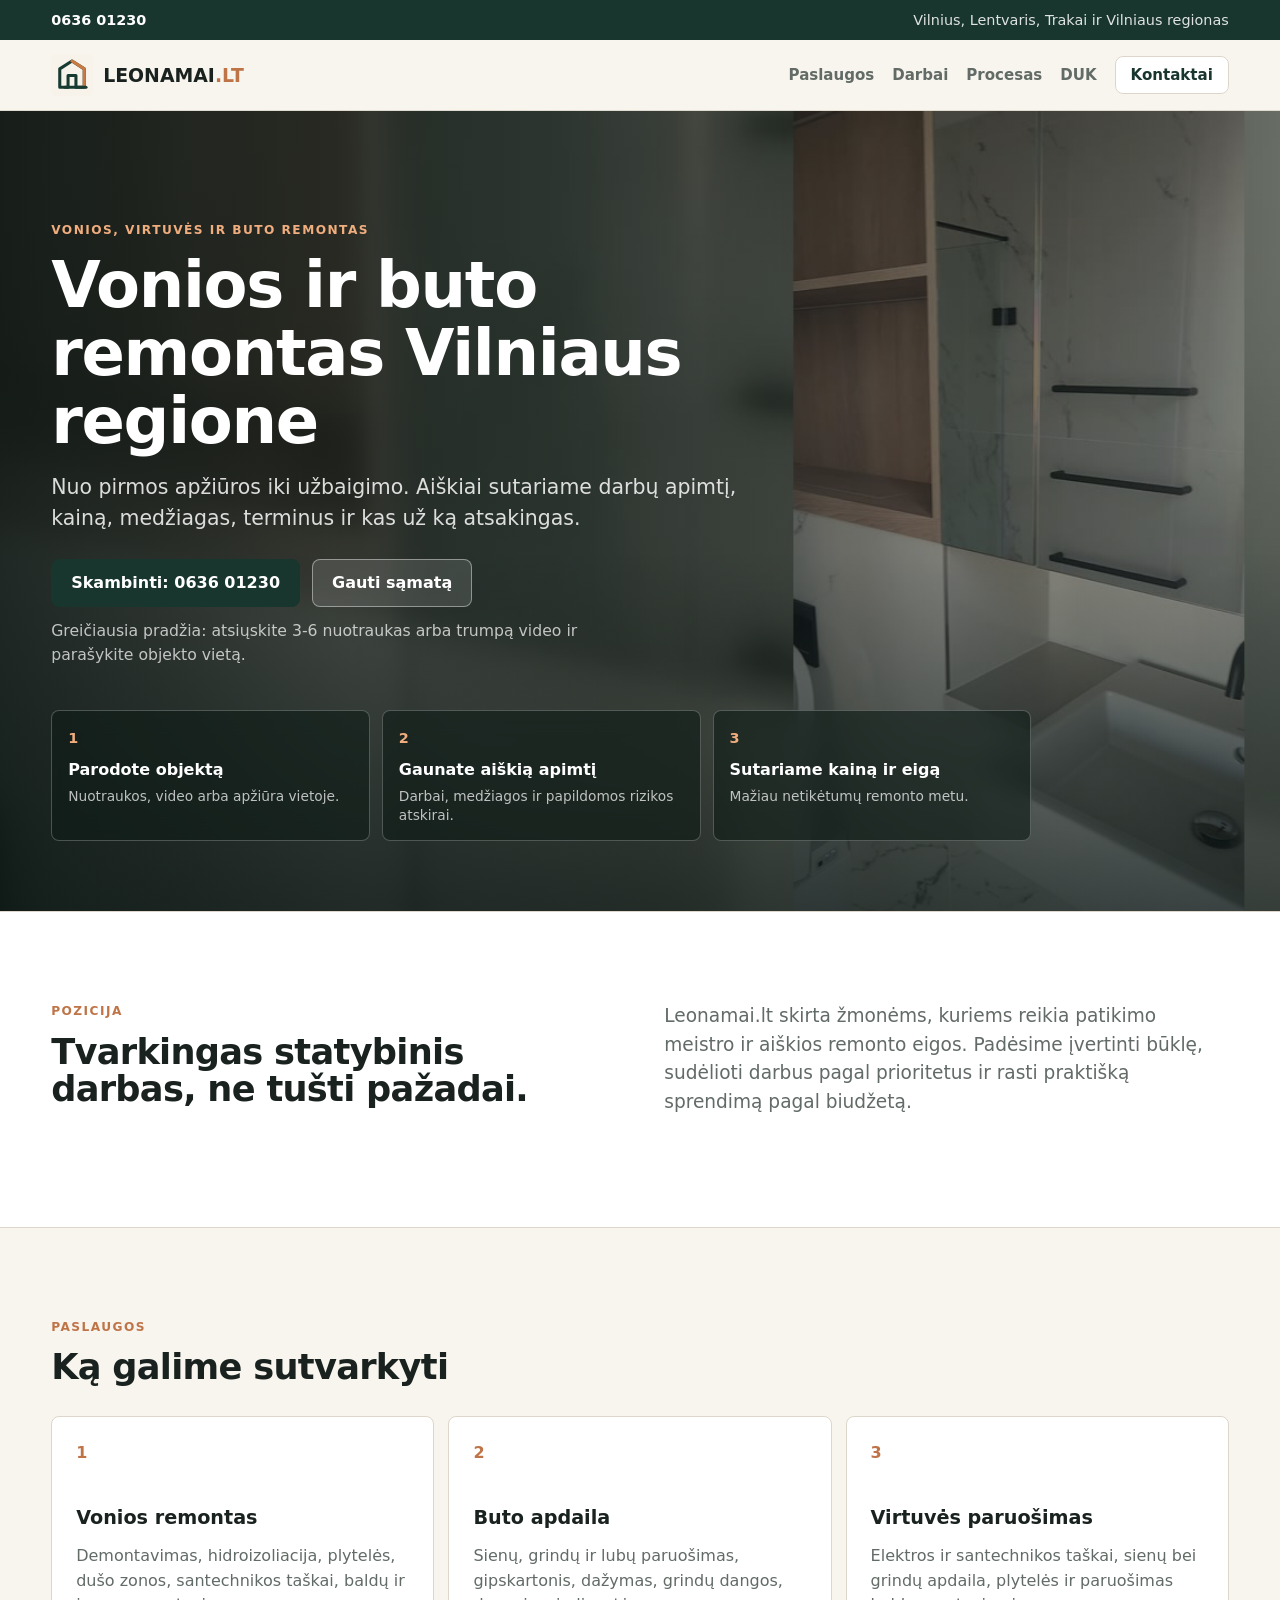
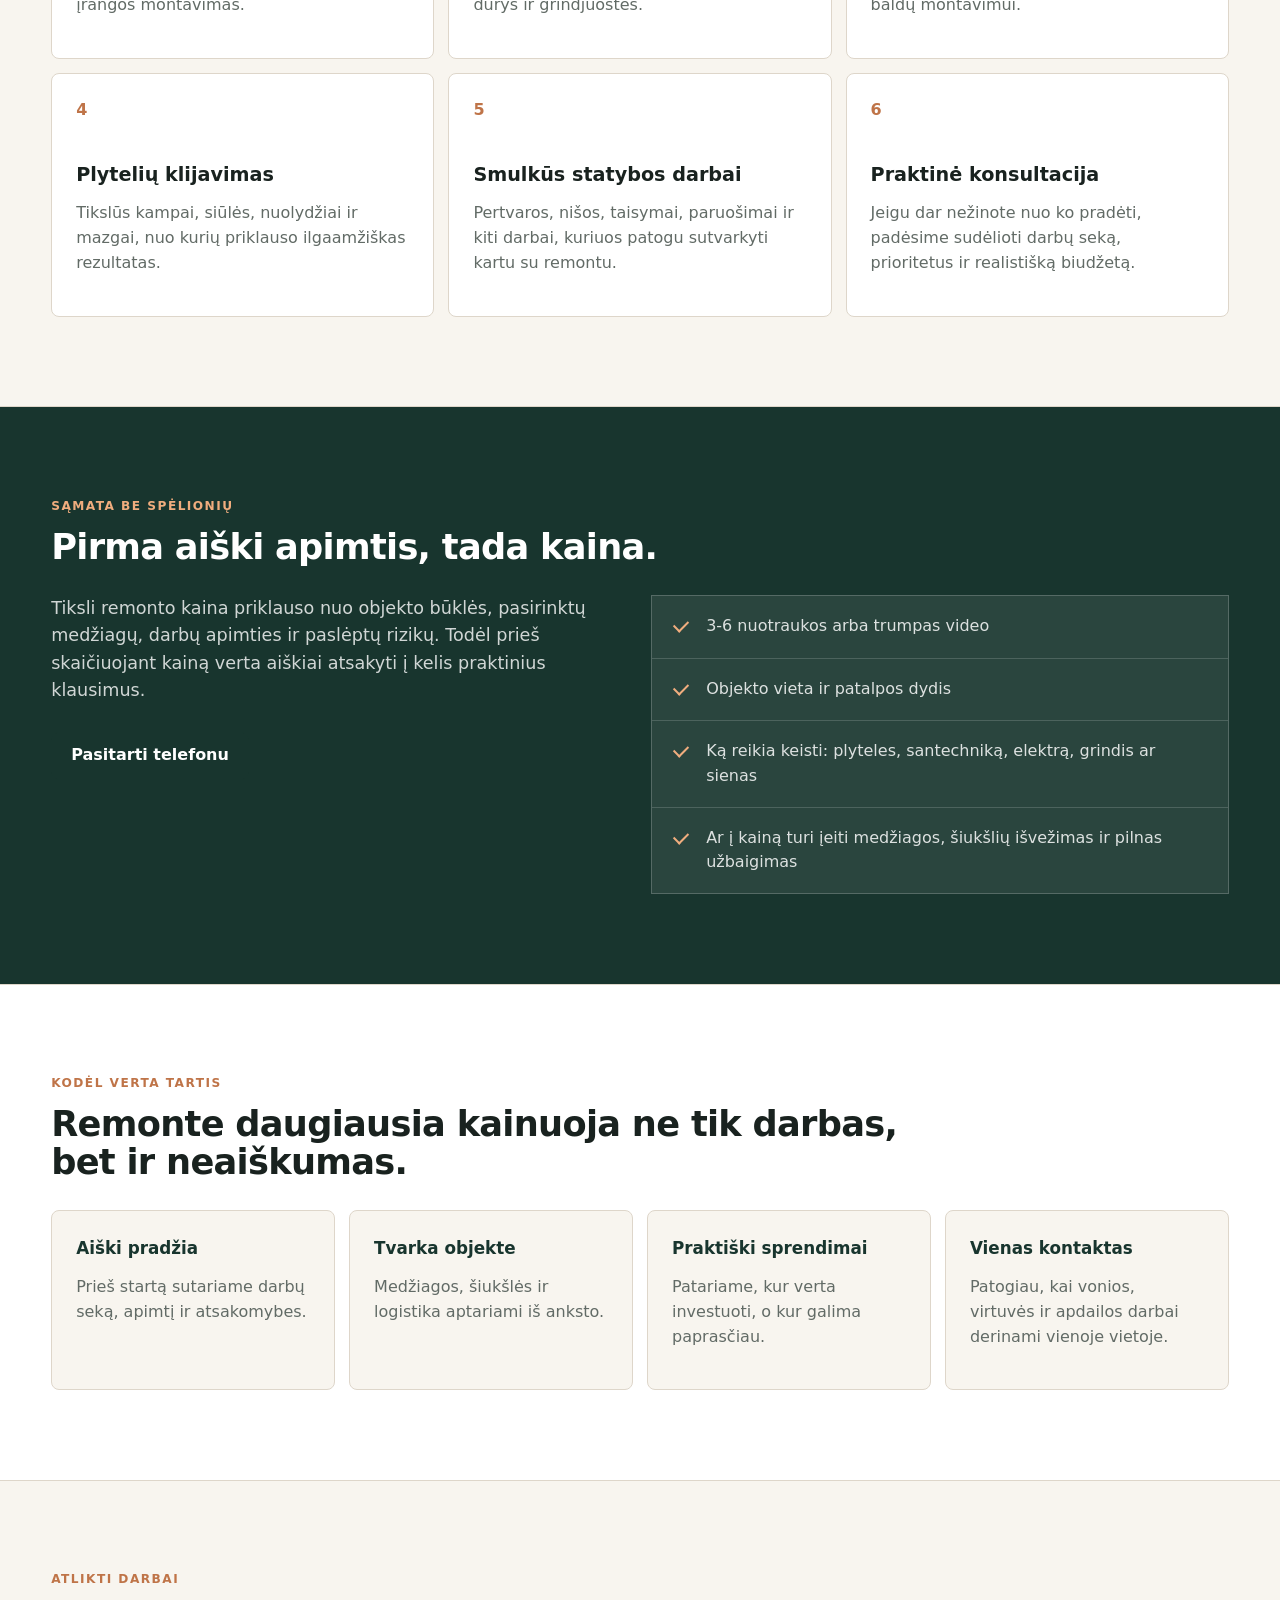
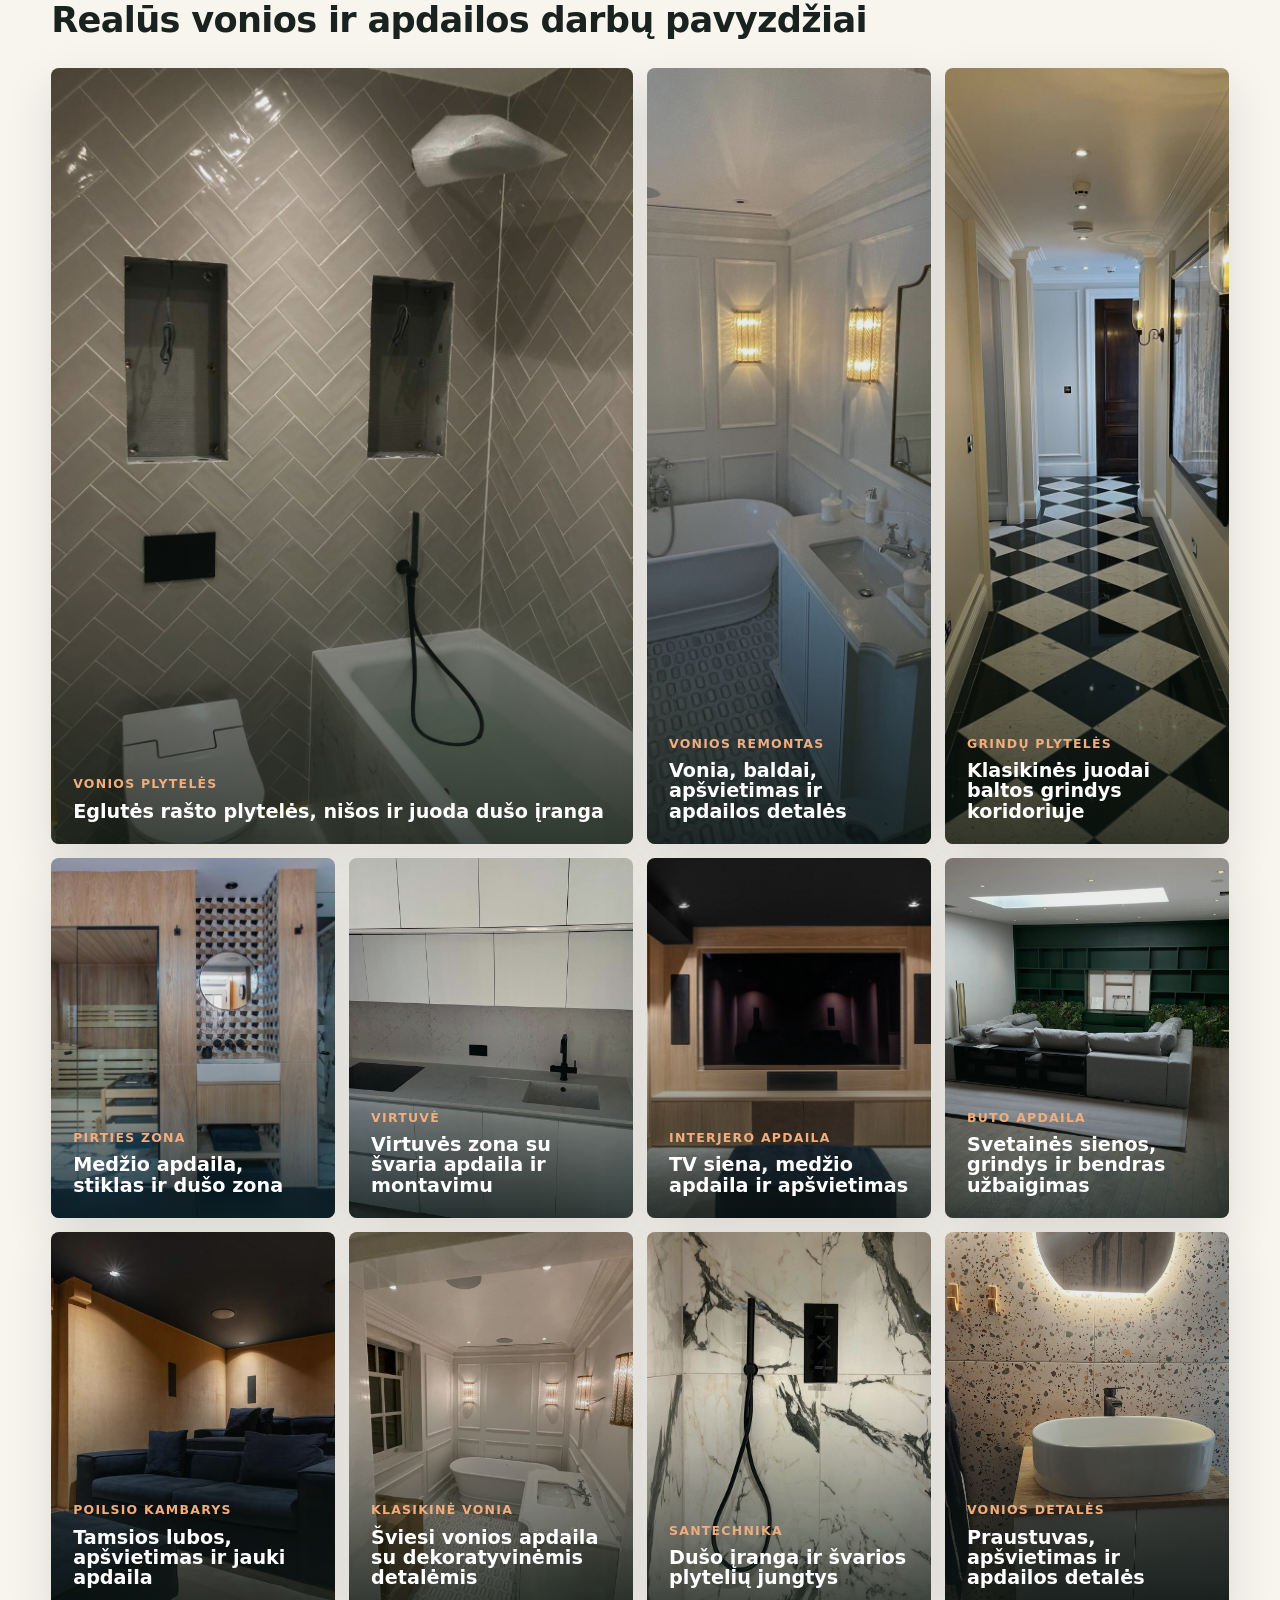
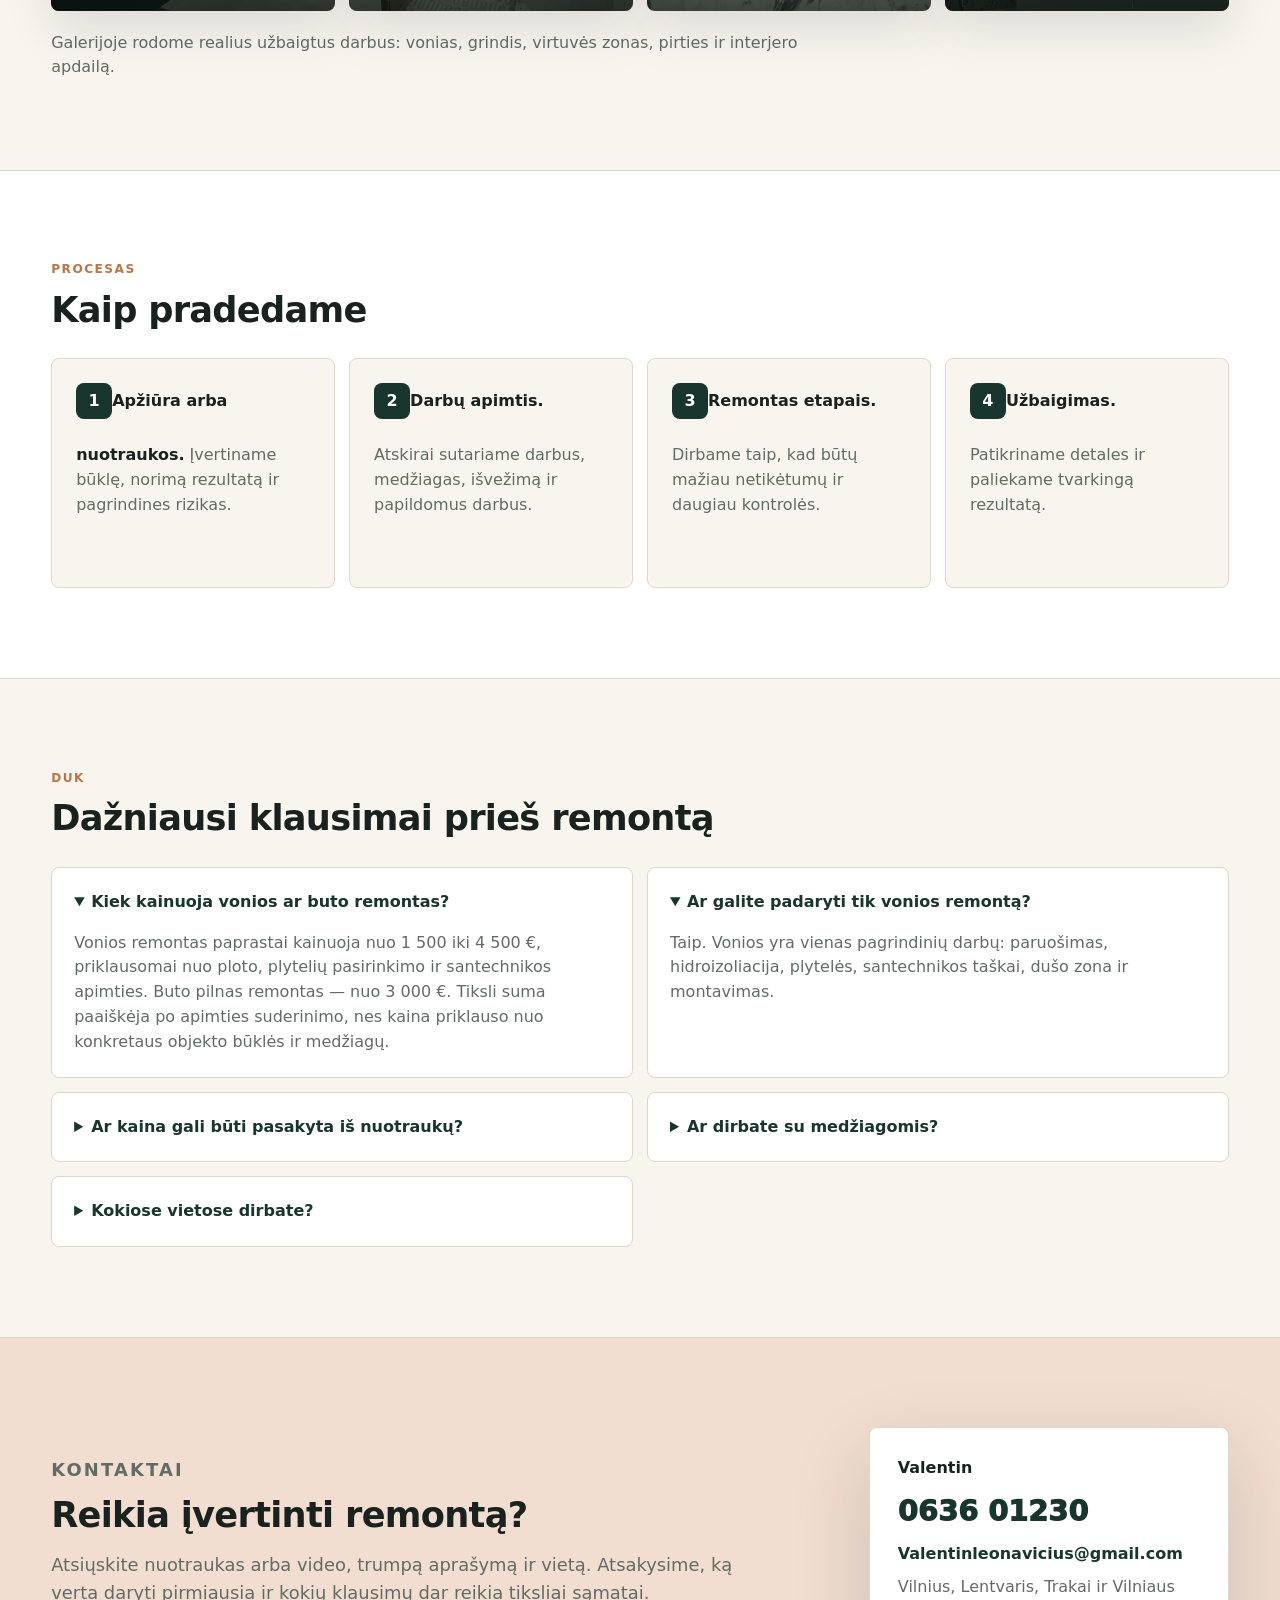
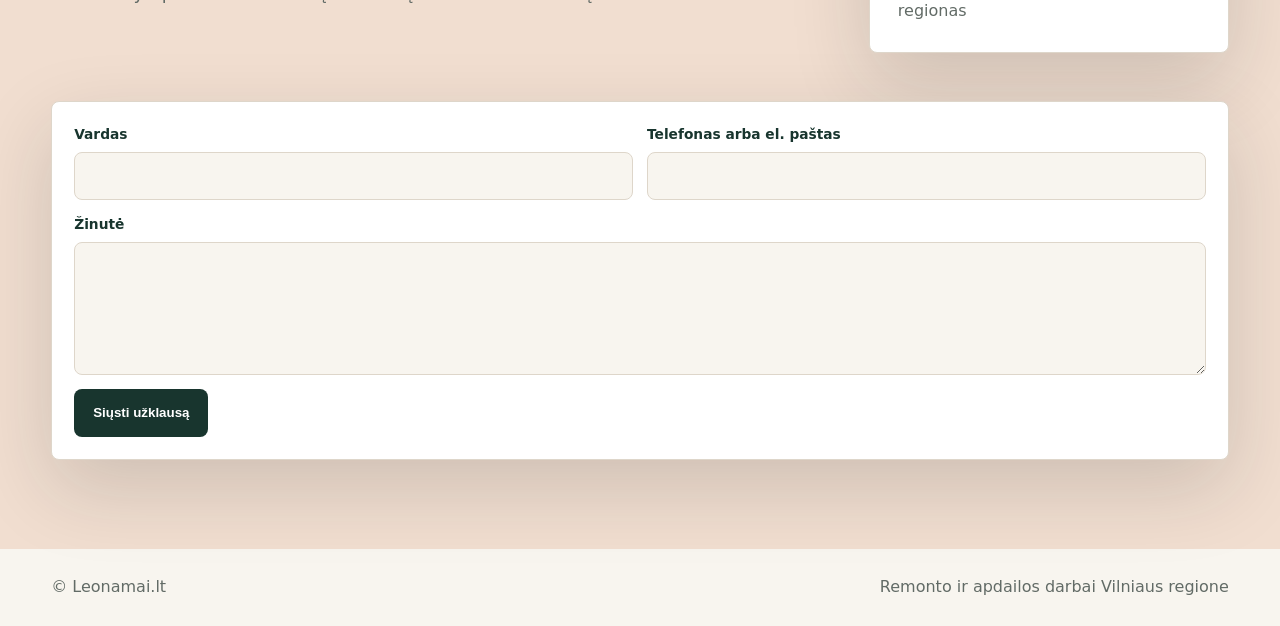
==== commit 43f40555: "Fix quote contact form" ====
--- a/site/index.html
+++ b/site/index.html
@@ -44,14 +44,14 @@
         <p class="lead">Nuo pirmos apžiūros iki užbaigimo. Aiškiai sutariame darbų apimtį, kainą, medžiagas, terminus ir kas už ką atsakingas.</p>
         <div class="actions">
           <a class="button" href="tel:+37063601230">Skambinti: 0636 01230</a>
-          <a class="button secondary" href="#kainos">Gauti sąmatą</a>
+          <a class="button secondary" href="#kontaktai">Gauti sąmatą</a>
         </div>
         <p class="hero-note">Greičiausia pradžia: atsiųskite 3-6 nuotraukas arba trumpą video ir parašykite objekto vietą.</p>
       </div>
       <div class="hero-facts" aria-label="Kaip užsisakyti remontą">
-        <div><strong>01</strong><span>Parodote objektą</span><p>Nuotraukos, video arba apžiūra vietoje.</p></div>
-        <div><strong>02</strong><span>Gaunate aiškią apimtį</span><p>Darbai, medžiagos ir papildomos rizikos atskirai.</p></div>
-        <div><strong>03</strong><span>Sutariame kainą ir eigą</span><p>Mažiau netikėtumų remonto metu.</p></div>
+        <div><strong>1</strong><span>Parodote objektą</span><p>Nuotraukos, video arba apžiūra vietoje.</p></div>
+        <div><strong>2</strong><span>Gaunate aiškią apimtį</span><p>Darbai, medžiagos ir papildomos rizikos atskirai.</p></div>
+        <div><strong>3</strong><span>Sutariame kainą ir eigą</span><p>Mažiau netikėtumų remonto metu.</p></div>
       </div>
     </section>
 
@@ -70,32 +70,32 @@
       </div>
       <div class="service-grid">
         <article>
-          <span>01</span>
+          <span>1</span>
           <h3>Vonios remontas</h3>
           <p>Demontavimas, hidroizoliacija, plytelės, dušo zonos, santechnikos taškai, baldų ir įrangos montavimas.</p>
         </article>
         <article>
-          <span>02</span>
+          <span>2</span>
           <h3>Buto apdaila</h3>
           <p>Sienų, grindų ir lubų paruošimas, gipskartonis, dažymas, grindų dangos, durys ir grindjuostės.</p>
         </article>
         <article>
-          <span>03</span>
+          <span>3</span>
           <h3>Virtuvės paruošimas</h3>
           <p>Elektros ir santechnikos taškai, sienų bei grindų apdaila, plytelės ir paruošimas baldų montavimui.</p>
         </article>
         <article>
-          <span>04</span>
+          <span>4</span>
           <h3>Plytelių klijavimas</h3>
           <p>Tikslūs kampai, siūlės, nuolydžiai ir mazgai, nuo kurių priklauso ilgaamžiškas rezultatas.</p>
         </article>
         <article>
-          <span>05</span>
+          <span>5</span>
           <h3>Smulkūs statybos darbai</h3>
           <p>Pertvaros, nišos, taisymai, paruošimai ir kiti darbai, kuriuos patogu sutvarkyti kartu su remontu.</p>
         </article>
         <article>
-          <span>06</span>
+          <span>6</span>
           <h3>Praktinė konsultacija</h3>
           <p>Jeigu dar nežinote nuo ko pradėti, padėsime sudėlioti darbų seką, prioritetus ir realistišką biudžetą.</p>
         </article>
@@ -241,6 +241,10 @@
       </div>
       <div class="faq-grid">
         <details open>
+          <summary>Kiek kainuoja vonios ar buto remontas?</summary>
+          <p>Vonios remontas paprastai kainuoja nuo 1 500 iki 4 500 €, priklausomai nuo ploto, plytelių pasirinkimo ir santechnikos apimties. Buto pilnas remontas — nuo 3 000 €. Tiksli suma paaiškėja po apimties suderinimo, nes kaina priklauso nuo konkretaus objekto būklės ir medžiagų.</p>
+        </details>
+        <details open>
           <summary>Ar galite padaryti tik vonios remontą?</summary>
           <p>Taip. Vonios yra vienas pagrindinių darbų: paruošimas, hidroizoliacija, plytelės, santechnikos taškai, dušo zona ir montavimas.</p>
         </details>
@@ -268,8 +272,27 @@
       <address>
         <strong>Valentin</strong>
         <a href="tel:+37063601230">0636 01230</a>
+        <a class="email-link" href="mailto:Valentinleonavicius@gmail.com">Valentinleonavicius@gmail.com</a>
         <span>Vilnius, Lentvaris, Trakai ir Vilniaus regionas</span>
       </address>
+      <form class="contact-form" action="https://formsubmit.co/Valentinleonavicius@gmail.com" method="POST" accept-charset="UTF-8">
+        <input type="hidden" name="_subject" value="Nauja užklausa iš Leonamai.lt" />
+        <input type="hidden" name="_captcha" value="false" />
+        <input type="hidden" name="_template" value="table" />
+        <label>
+          Vardas
+          <input type="text" name="name" autocomplete="name" required />
+        </label>
+        <label>
+          Telefonas arba el. paštas
+          <input type="text" name="contact" autocomplete="tel" required />
+        </label>
+        <label>
+          Žinutė
+          <textarea name="message" rows="5" required></textarea>
+        </label>
+        <button class="button" type="submit">Siųsti užklausą</button>
+      </form>
     </section>
   </main>
 
@@ -277,5 +300,9 @@
     <span>© Leonamai.lt</span>
     <span>Remonto ir apdailos darbai Vilniaus regione</span>
   </footer>
+  <a class="mobile-call-bar" href="tel:+37063601230" aria-label="Skambinti Leonamai telefonu 0636 01230">
+    <span aria-hidden="true">☎</span>
+    <span>Skambinti: 0636 01230</span>
+  </a>
 </body>
 </html>
--- a/site/styles.css
+++ b/site/styles.css
@@ -169,17 +169,20 @@
 h3 {
   margin: 0;
   line-height: 1.06;
-  letter-spacing: 0;
 }
 
 h1 {
   max-width: 820px;
-  font-size: clamp(2.25rem, 4.2vw, 3.65rem);
+  font-size: clamp(2.4rem, 5vw, 4rem);
+  font-weight: 800;
+  letter-spacing: -0.02em;
 }
 
 h2 {
   max-width: 880px;
-  font-size: clamp(2rem, 4vw, 3.65rem);
+  font-size: clamp(1.5rem, 3vw, 2.2rem);
+  font-weight: 600;
+  letter-spacing: -0.02em;
 }
 
 h3 { font-size: 1.2rem; }
@@ -456,6 +459,14 @@
   letter-spacing: .1em;
 }
 
+.project-meta {
+  display: block;
+  margin-top: 8px;
+  color: rgba(255, 255, 255, .68);
+  font-size: .8rem;
+  line-height: 1.35;
+}
+
 .note {
   max-width: 760px;
   margin: 20px 0 0;
@@ -546,7 +557,64 @@
   text-decoration: none;
 }
 
+address .email-link {
+  overflow-wrap: anywhere;
+  font-size: 1rem;
+  font-weight: 850;
+}
+
 address span { color: var(--muted); }
+
+.contact-form {
+  grid-column: 1 / -1;
+  display: grid;
+  grid-template-columns: repeat(2, minmax(0, 1fr));
+  gap: 14px;
+  padding: 22px;
+  border: 1px solid var(--line);
+  border-radius: 8px;
+  background: var(--white);
+  box-shadow: var(--shadow);
+}
+
+.contact-form label {
+  display: grid;
+  gap: 7px;
+  color: var(--forest);
+  font-size: .86rem;
+  font-weight: 900;
+}
+
+.contact-form label:last-of-type {
+  grid-column: 1 / -1;
+}
+
+.contact-form input,
+.contact-form textarea {
+  width: 100%;
+  border: 1px solid var(--line);
+  border-radius: 8px;
+  padding: 12px 13px;
+  color: var(--ink);
+  background: var(--paper);
+  font: inherit;
+}
+
+.contact-form textarea {
+  resize: vertical;
+}
+
+.contact-form input:focus,
+.contact-form textarea:focus {
+  outline: 3px solid rgba(191, 116, 72, .24);
+  border-color: var(--accent);
+}
+
+.contact-form .button {
+  width: fit-content;
+  border: 0;
+  cursor: pointer;
+}
 
 footer {
   display: flex;
@@ -557,12 +625,21 @@
   background: var(--paper);
 }
 
+.mobile-call-bar {
+  display: none;
+}
+
 @media (max-width: 980px) {
   .hero-facts,
   .intro,
   .estimate-grid,
+  .contact-form,
   .contact {
     grid-template-columns: 1fr;
+  }
+
+  .contact-form label:last-of-type {
+    grid-column: auto;
   }
 
   .service-grid,
@@ -574,6 +651,29 @@
 
   .project-grid {
     grid-template-columns: repeat(2, minmax(0, 1fr));
+  }
+}
+
+@media (max-width: 768px) {
+  body {
+    padding-bottom: 52px;
+  }
+
+  .mobile-call-bar {
+    position: fixed;
+    inset: auto 0 0;
+    z-index: 999;
+    display: flex;
+    align-items: center;
+    justify-content: center;
+    gap: 9px;
+    width: 100%;
+    height: 52px;
+    background: var(--forest);
+    color: #fff;
+    font-weight: 850;
+    text-decoration: none;
+    box-shadow: 0 -10px 30px rgba(25, 34, 31, .22);
   }
 }
 
@@ -673,7 +773,7 @@
   }
 
   h1 {
-    font-size: 1.92rem;
+    font-size: clamp(2.4rem, 11vw, 3rem);
   }
 
   .lead {
